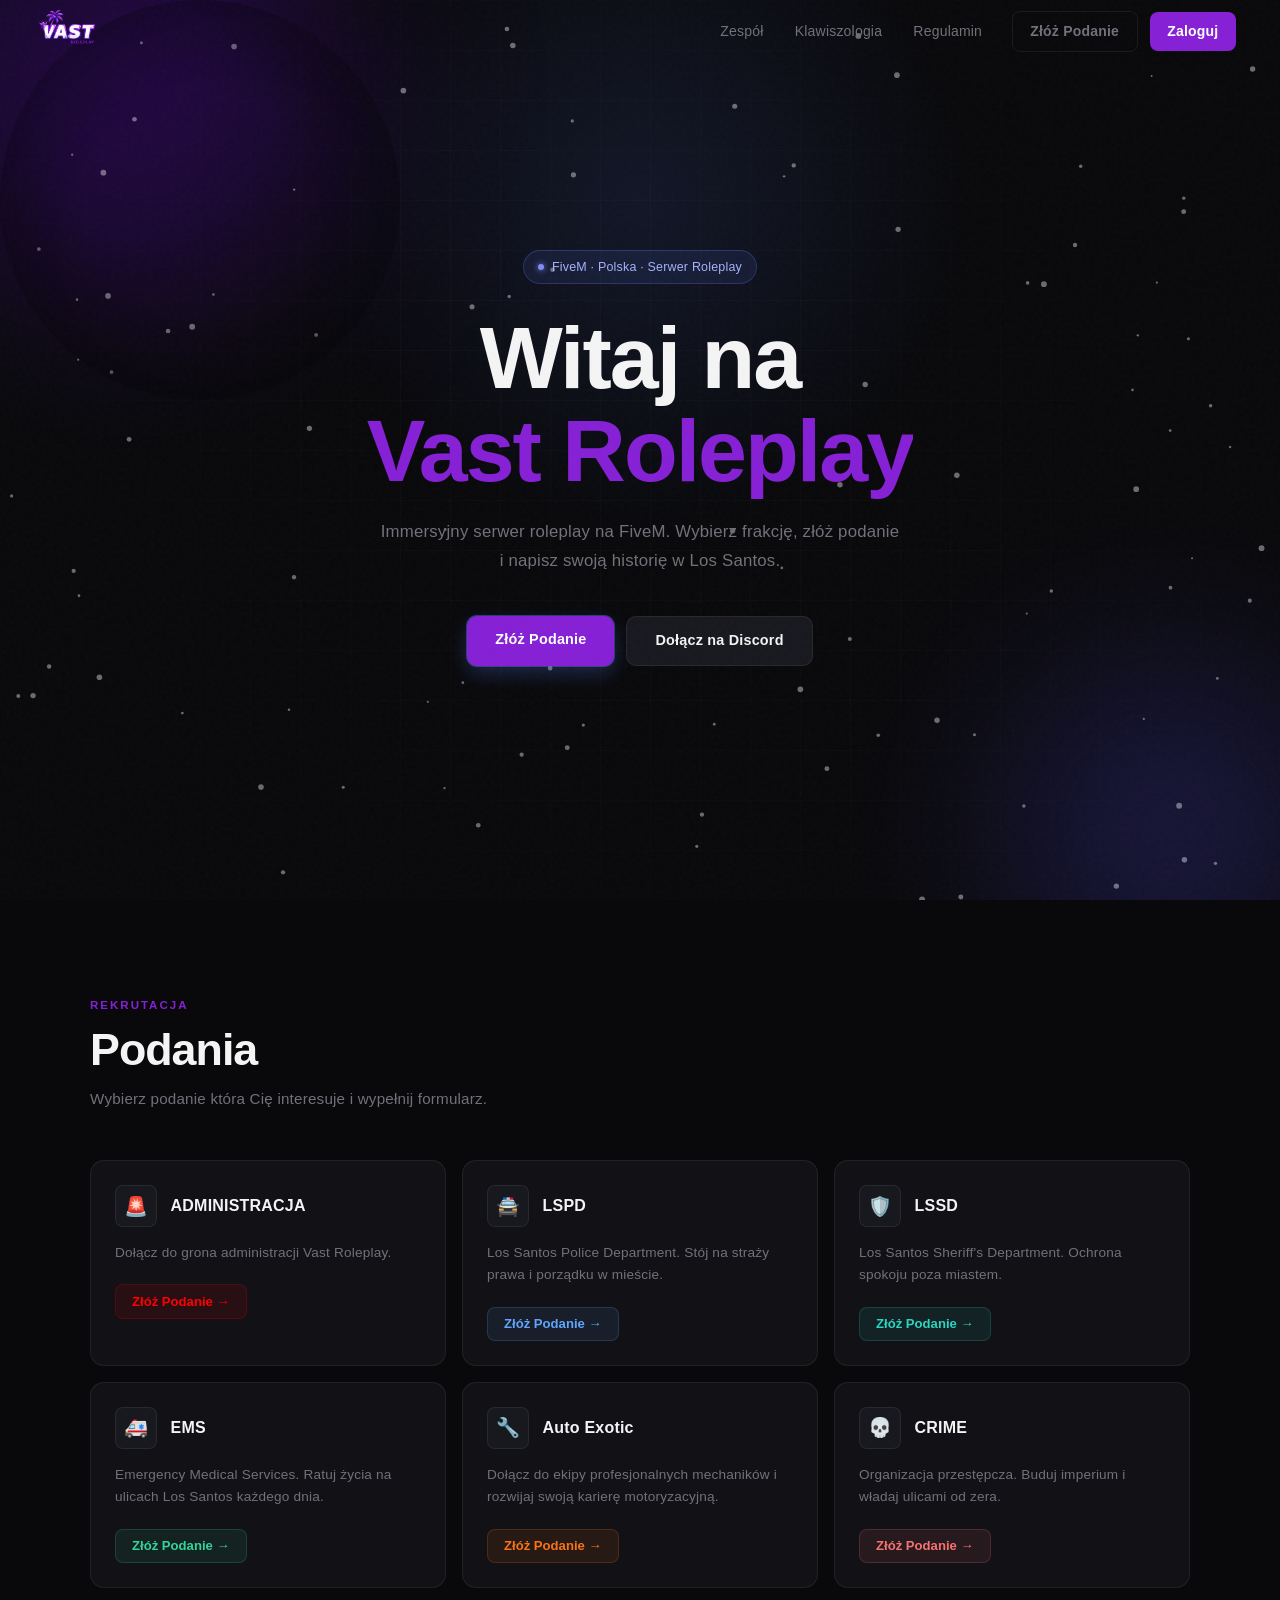
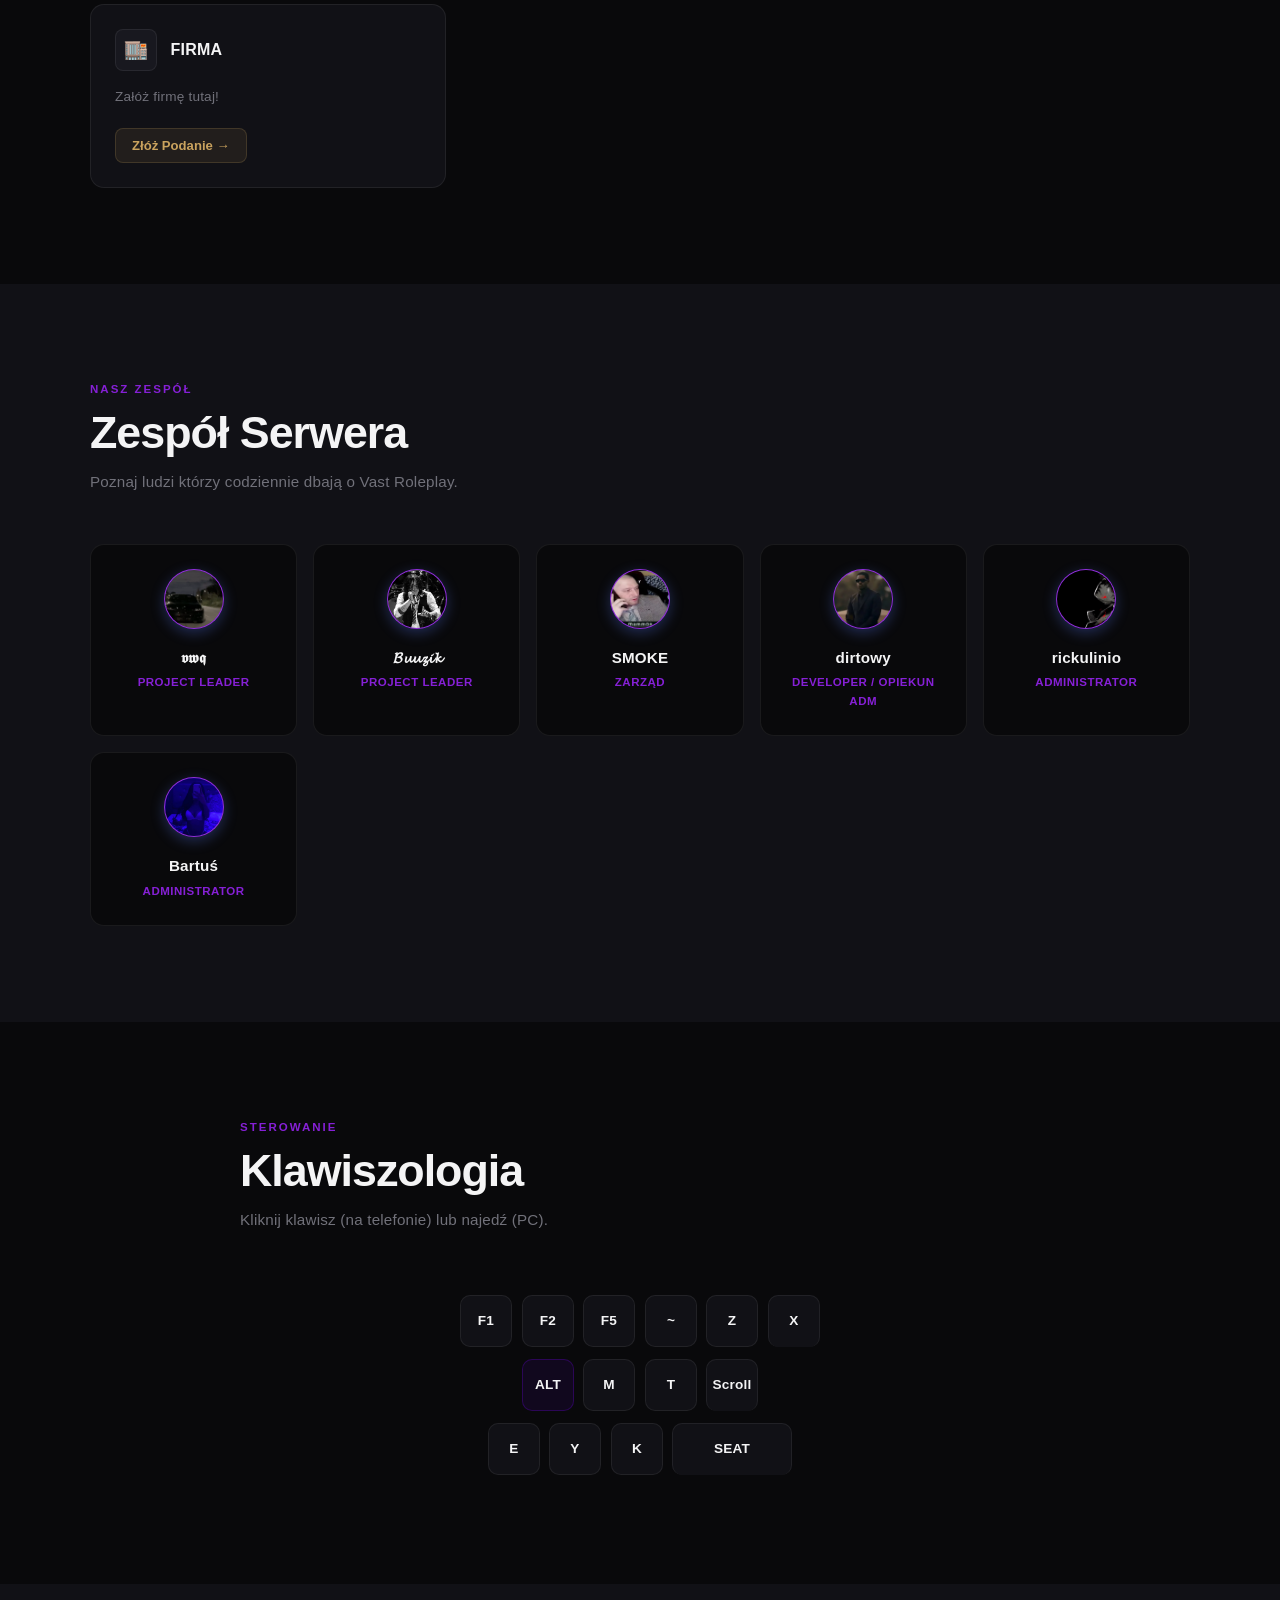
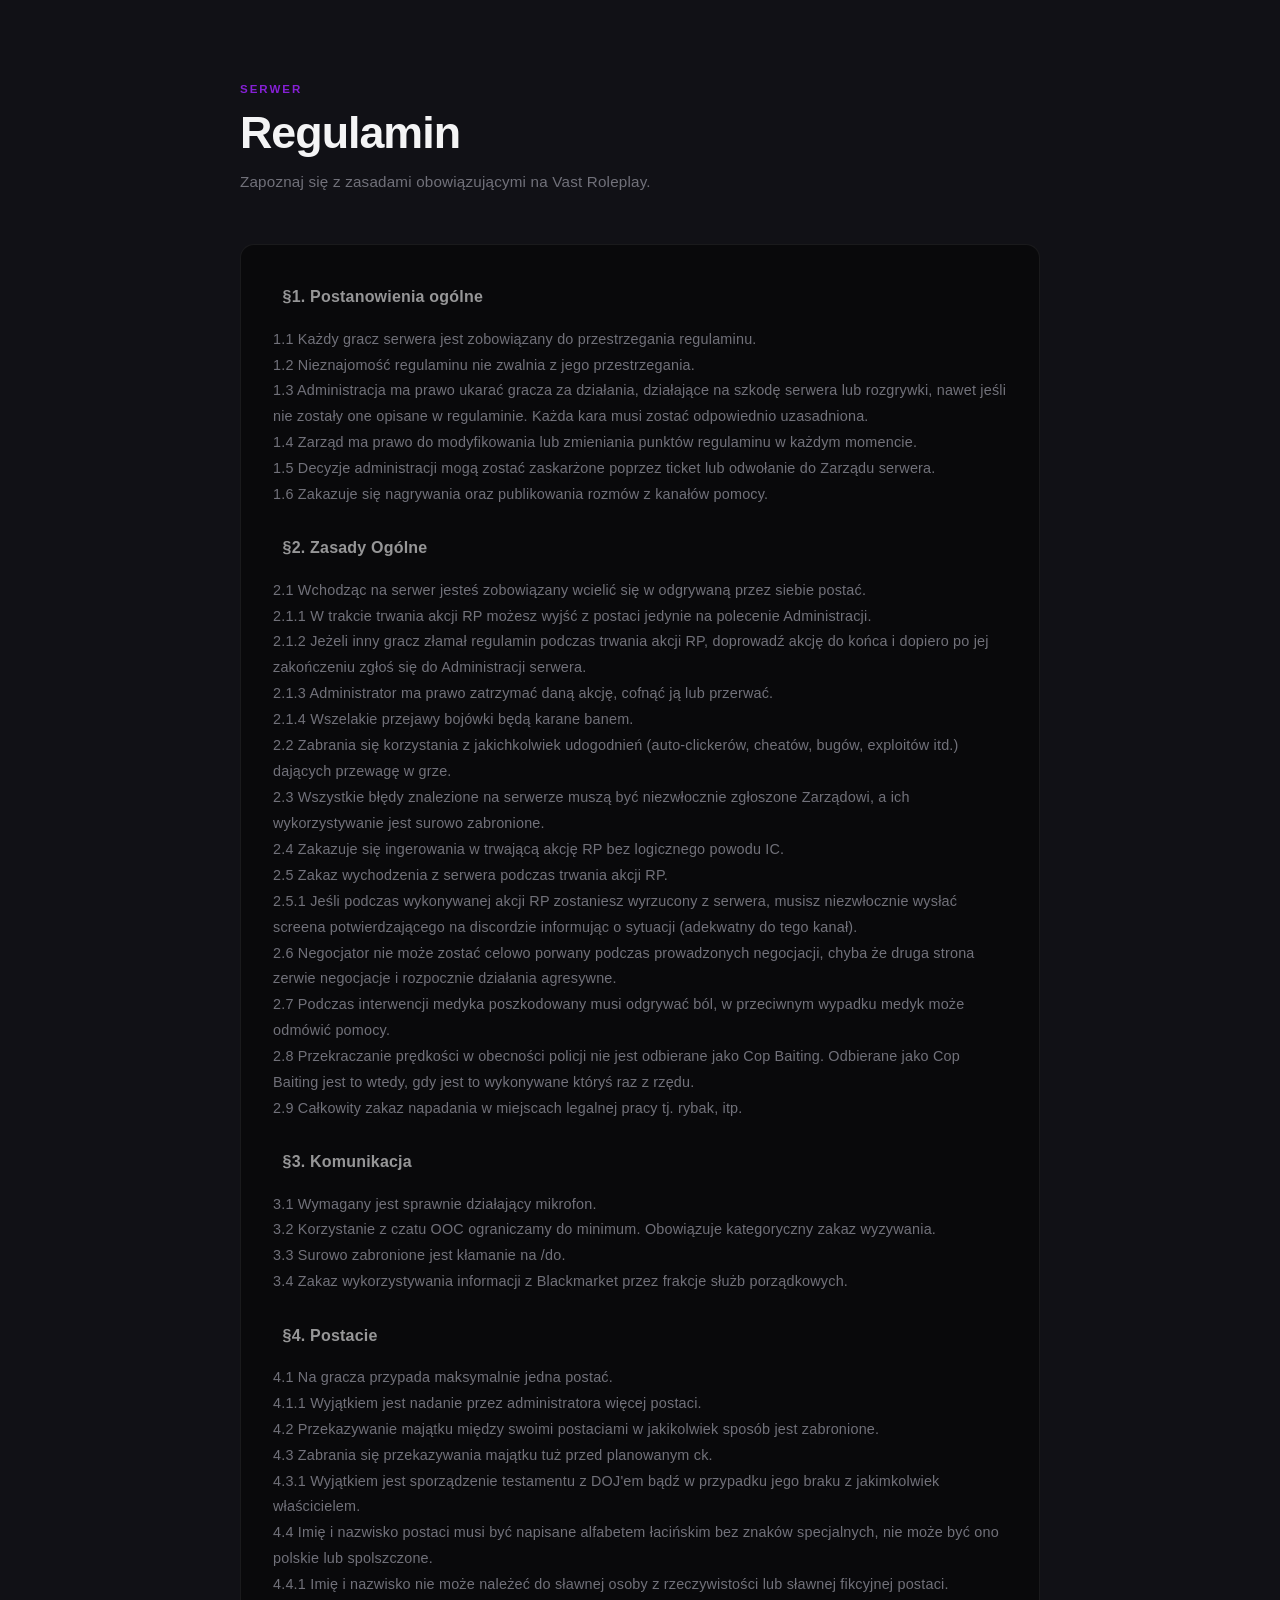
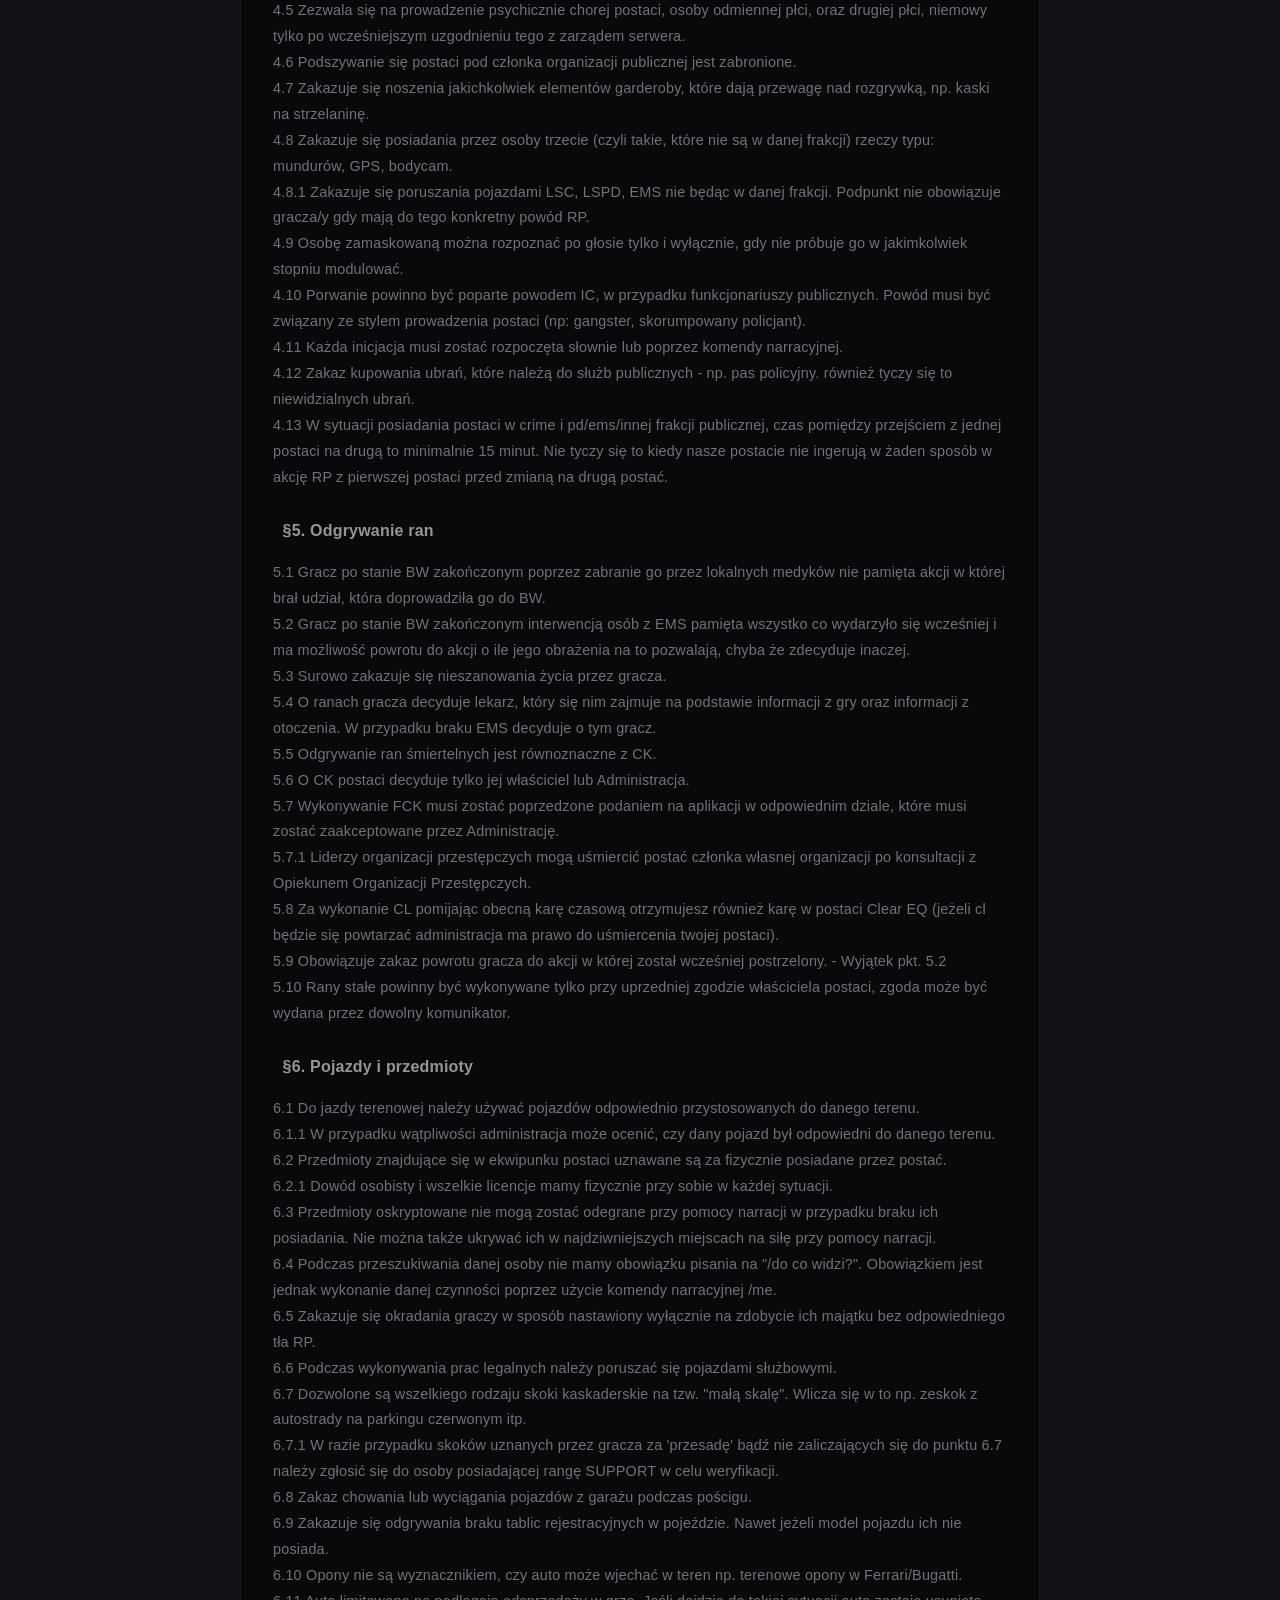
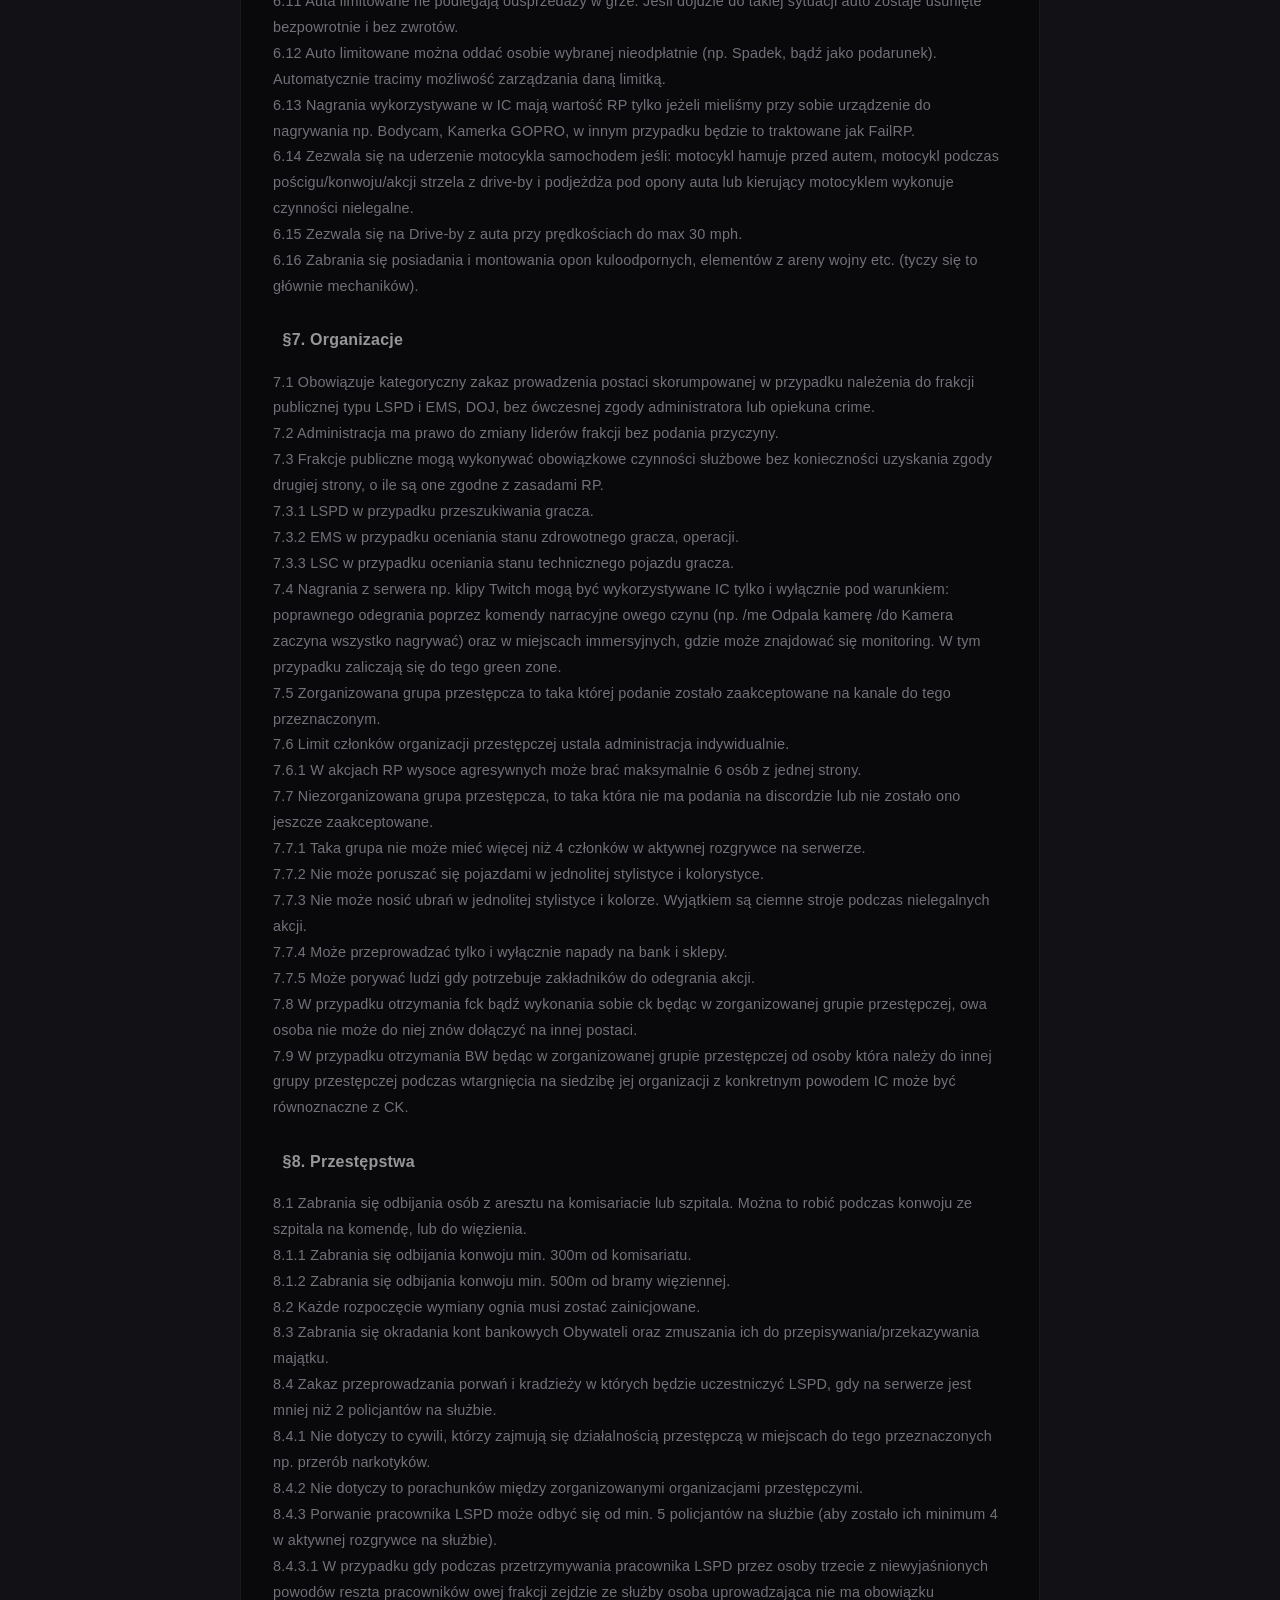
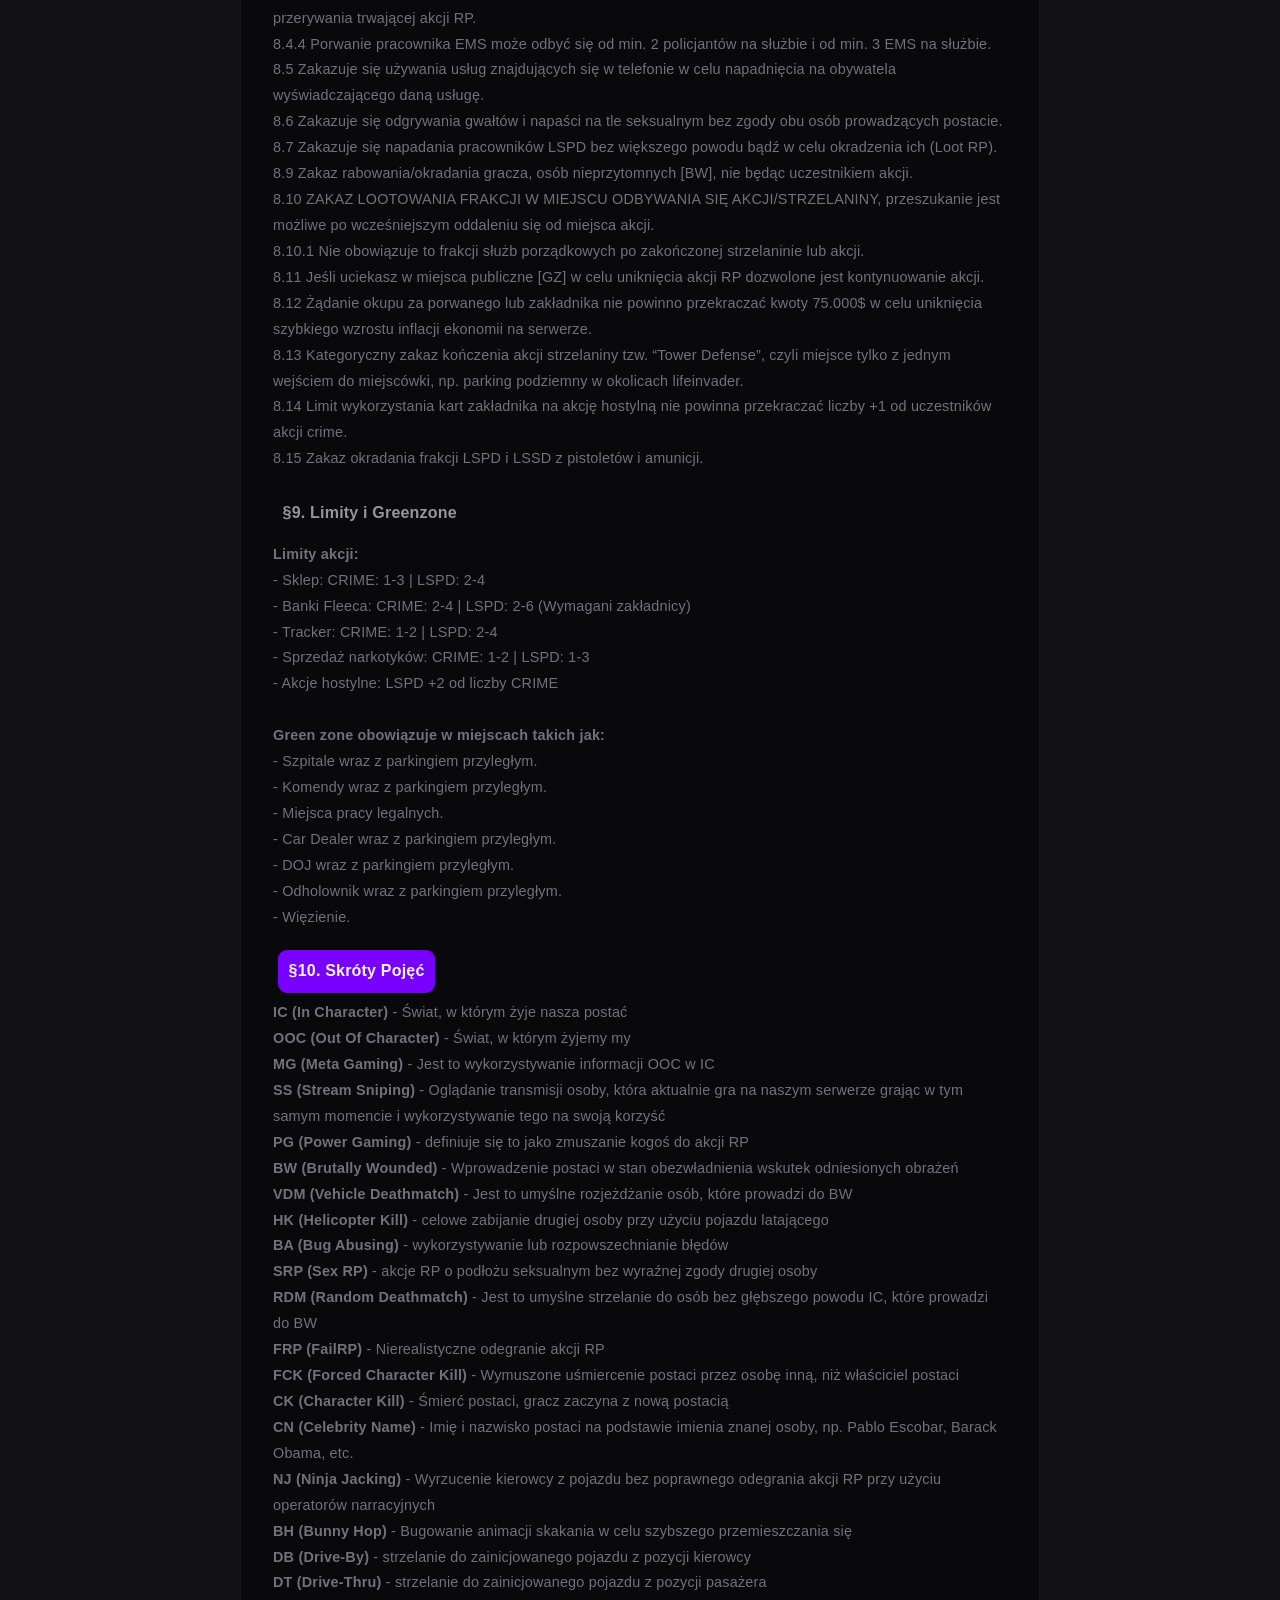
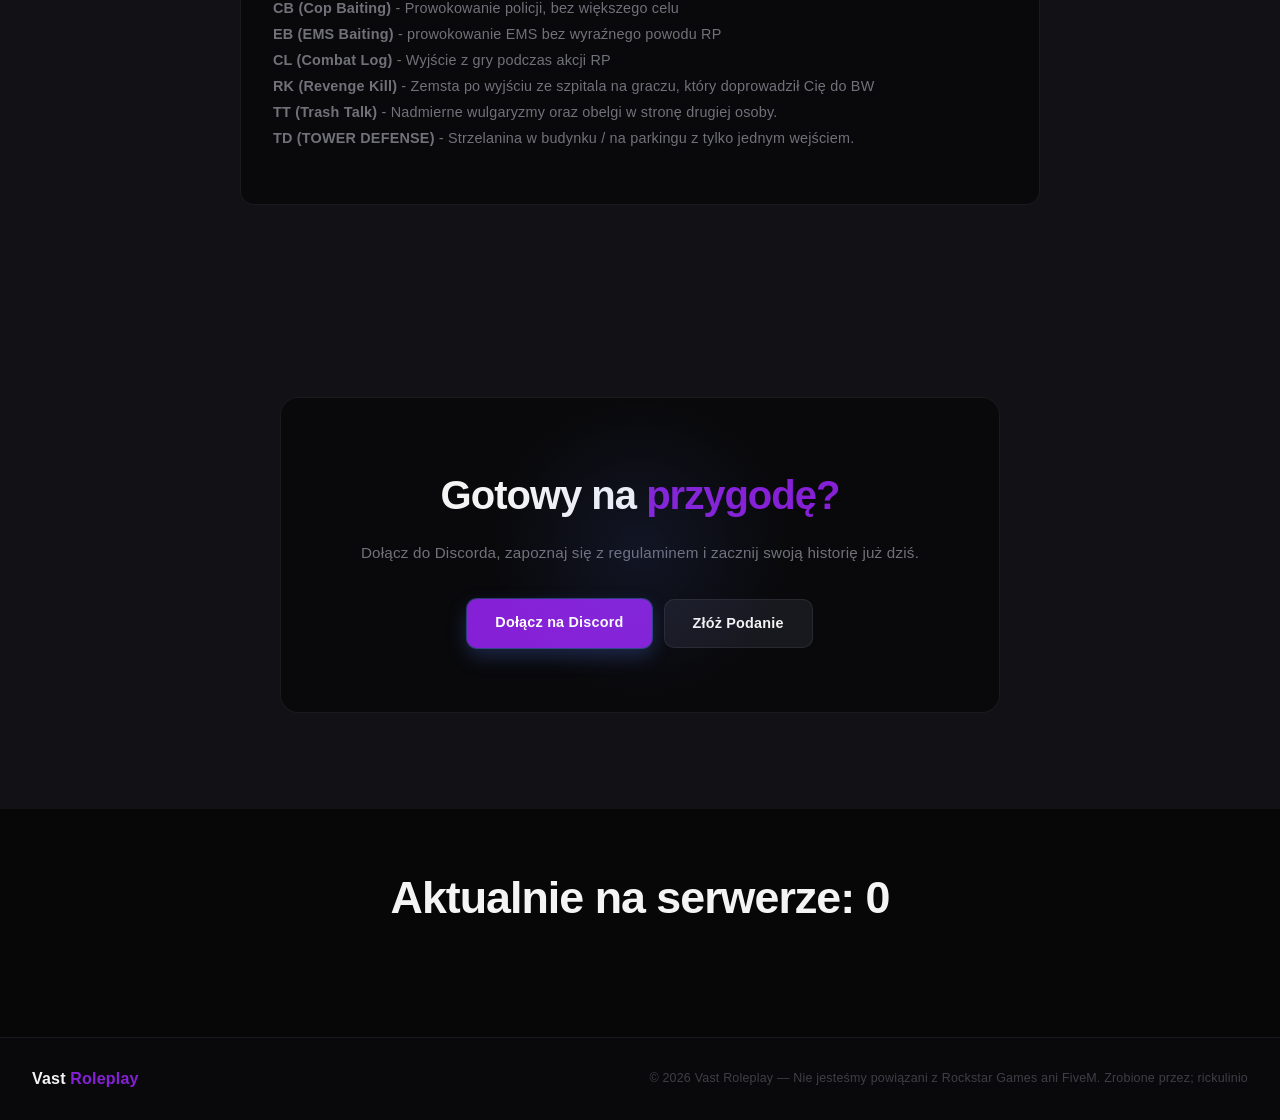
==== index.html @ f1d03f53 "jhjhjh" ====
<!DOCTYPE html>
<html lang="pl">
<head>
  <meta charset="UTF-8" />
  <meta name="viewport" content="width=device-width, initial-scale=1.0" />

  <title>VAST ROLEPLAY</title>
<link rel="preconnect" href="https://fonts.googleapis.com">
<link rel="preconnect" href="https://fonts.gstatic.com" crossorigin>

<link href="https://fonts.googleapis.com/css2?family=Inter:wght@300;400;500;600;700;800;900&display=swap" rel="stylesheet">

<link rel="stylesheet" href="css/style.css">

  <!-- FAVICON -->
  <link rel="icon" type="image/png" sizes="500x500" href="img/favicon-32x32.png">
  <link rel="icon" type="image/png" sizes="500x500" href="img/favicon16.png">
</head>
<body>

<div id="loader">
  <div class="loader-inner">
    <img src="img/logo.png" class="loader-logo" />
    <div class="loader-bar"></div>
    <p>Ładowanie strony...</p>
  </div>
</div>

<!-- NAV -->
<nav class="nav" id="nav">

  <a href="#" class="nav-logo">
    <img src="img/logo.png" alt="Vast Roleplay Logo" class="nav-logo-img">
  </a>

  <button class="nav-toggle" id="navToggle" aria-label="Menu">
    ☰
  </button>

  <ul class="nav-links">
    <li><a href="#team">Zespół</a></li>
    <li><a href="#keybinds">Klawiszologia</a></li>
    <li><a href="#rules">Regulamin</a></li>
  </ul>

  <div class="nav-action">

    <a href="#applications" class="nav-btn nav-btn-ghost">
      Złóż Podanie
    </a>

    <!-- LOGIN -->
    <a href="login.html" class="nav-btn nav-btn-fill" id="loginBtn">
      Zaloguj
    </a>

    <!-- PROFILE (UKRYTE DOMYŚLNIE) -->
    <div id="user" class="nav-user nav-dropdown"></div>

  </div>

</nav>

<!-- 🔥 MOBILE OVERLAY (TU MA BYĆ) -->
<div class="mobile-overlay" id="mobileOverlay"></div>

<!-- MOBILE MENU -->
<div class="mobile-menu" id="mobileMenu">
  <a href="#team">Zespół</a>
  <a href="#keybinds">Klawiszologia</a>
  <a href="#rules">Regulamin</a>

  <div class="mobile-buttons">
    <a href="#applications" class="btn-mobile ghost">Złóż Podanie</a>
  </div>
</div>

<!-- HERO -->
<section class="hero">

  <!-- 🔥 HERO BACKGROUND -->
  <div class="hero-bg">
    <div class="grid"></div>

    <div class="orb orb-1"></div>
    <div class="orb orb-2"></div>

    <canvas id="particles"></canvas>
  </div>

  <div class="hero-inner">

    <div class="hero-pill">
      <div class="hero-pill-dot"></div>
      FiveM · Polska · Serwer Roleplay
    </div>

    <h1 class="hero-title">
      Witaj na<br>
      <span class="hl">Vast Roleplay</span>
    </h1>

    <p class="hero-sub">
      Immersyjny serwer roleplay na FiveM.
      Wybierz frakcję, złóż podanie i napisz swoją historię w Los Santos.
    </p>

    <div class="hero-btns">
      <a href="#applications" class="btn-lg btn-primary">
        Złóż Podanie
      </a>

      <a href="https://discord.gg/gz3HhfZkNQ"
         target="_blank"
         class="btn-lg btn-secondary">
        Dołącz na Discord
      </a>
    </div>

  </div>
</section>

  <!-- FACTIONS -->
  <section class="section" id="applications">
    <div class="container">

      <div class="reveal">
        <div class="sec-kicker">Rekrutacja</div>

        <h2 class="sec-heading">
          Podania
        </h2>

        <p class="sec-sub">
          Wybierz podanie która Cię interesuje i wypełnij formularz.
        </p>
      </div>

      <div class="factions-grid" id="factions-grid"></div>

    </div>
  </section>

  <!-- TEAM -->
  <section class="section" id="team">
    <div class="container">

      <div class="reveal">
        <div class="sec-kicker">Nasz Zespół</div>

        <h2 class="sec-heading">
          Zespół Serwera
        </h2>

        <p class="sec-sub">
          Poznaj ludzi którzy codziennie dbają o Vast Roleplay.
        </p>
      </div>

      <div class="team-grid" id="team-grid"></div>

    </div>
  </section>

<section class="section" id="keybinds">
  <div class="container-sm container">

    <div class="reveal">
      <div class="sec-kicker">Sterowanie</div>
      <h2 class="sec-heading">Klawiszologia</h2>
      <p class="sec-sub">
        Kliknij klawisz (na telefonie) lub najedź (PC).
      </p>
    </div>

    <div class="keyboard reveal">

      <div class="kb-row">
        <div class="key" tabindex="0" data-tip="Radial Menu">F1</div>
        <div class="key" tabindex="0" data-tip="Ekwipunek">F2</div>
        <div class="key" tabindex="0" data-tip="Mówienie">F5</div>
        <div class="key" tabindex="0" data-tip="Ręce w górze">~</div>
        <div class="key" tabindex="0" data-tip="Lista obywateli">Z</div>
        <div class="key" tabindex="0" data-tip="Anulowanie animacji">X</div>
      </div>

      <div class="kb-row">
        <div class="key alt" tabindex="0" data-tip="ALT Interakcje">ALT</div>
        <div class="key" tabindex="0" data-tip="Radio">M</div>
        <div class="key" tabindex="0" data-tip="Czat">T</div>
        <div class="key" tabindex="0" data-tip="Przełącz HUD">Scroll</div>
      </div>

      <div class="kb-row">
        <div class="key" tabindex="0" data-tip="Klakson">E</div>
        <div class="key" tabindex="0" data-tip="Silnik">Y</div>
        <div class="key" tabindex="0" data-tip="Schowek">K</div>
        <div class="key wide" tabindex="0" data-tip="Zmień siedzenie w samochodzie /seat 1-4">SEAT</div>
      </div>

    </div>
  </div>
</section>

<section class="section" id="rules">
  <div class="container-sm container">

    <div class="reveal">
      <div class="sec-kicker">Serwer</div>

      <h2 class="sec-heading">Regulamin</h2>

      <p class="sec-sub">
        Zapoznaj się z zasadami obowiązującymi na Vast Roleplay.
      </p>
    </div>

    <div class="rules-box">

      <div class="rule-item">
        <h3 class="rule-title">§1. Postanowienia ogólne</h3>
        <p class="rule-text">
          1.1 Każdy gracz serwera jest zobowiązany do przestrzegania regulaminu.<br>
          1.2 Nieznajomość regulaminu nie zwalnia z jego przestrzegania.<br>
          1.3 Administracja ma prawo ukarać gracza za działania, działające na szkodę serwera lub rozgrywki, nawet jeśli nie zostały one opisane w regulaminie. Każda kara musi zostać odpowiednio uzasadniona.<br>
          1.4 Zarząd ma prawo do modyfikowania lub zmieniania punktów regulaminu w każdym momencie.<br>
          1.5 Decyzje administracji mogą zostać zaskarżone poprzez ticket lub odwołanie do Zarządu serwera.<br>
          1.6 Zakazuje się nagrywania oraz publikowania rozmów z kanałów pomocy.<br>
        </p>
      </div>

      <div class="rule-item">
        <h3 class="rule-title">§2. Zasady Ogólne</h3>
        <p class="rule-text">
          2.1 Wchodząc na serwer jesteś zobowiązany wcielić się w odgrywaną przez siebie postać.<br>
          2.1.1 W trakcie trwania akcji RP możesz wyjść z postaci jedynie na polecenie Administracji.<br>
          2.1.2 Jeżeli inny gracz złamał regulamin podczas trwania akcji RP, doprowadź akcję do końca i dopiero po jej zakończeniu zgłoś się do Administracji serwera.<br>
          2.1.3 Administrator ma prawo zatrzymać daną akcję, cofnąć ją lub przerwać.<br>
          2.1.4 Wszelakie przejawy bojówki będą karane banem.<br>
          2.2 Zabrania się korzystania z jakichkolwiek udogodnień (auto-clickerów, cheatów, bugów, exploitów itd.) dających przewagę w grze.<br>
          2.3 Wszystkie błędy znalezione na serwerze muszą być niezwłocznie zgłoszone Zarządowi, a ich wykorzystywanie jest surowo zabronione.<br>
          2.4 Zakazuje się ingerowania w trwającą akcję RP bez logicznego powodu IC.<br>
          2.5 Zakaz wychodzenia z serwera podczas trwania akcji RP.<br>
          2.5.1 Jeśli podczas wykonywanej akcji RP zostaniesz wyrzucony z serwera, musisz niezwłocznie wysłać screena potwierdzającego na discordzie informując o sytuacji (adekwatny do tego kanał).<br>
          2.6 Negocjator nie może zostać celowo porwany podczas prowadzonych negocjacji, chyba że druga strona zerwie negocjacje i rozpocznie działania agresywne.<br>
          2.7 Podczas interwencji medyka poszkodowany musi odgrywać ból, w przeciwnym wypadku medyk może odmówić pomocy.<br>
          2.8 Przekraczanie prędkości w obecności policji nie jest odbierane jako Cop Baiting. Odbierane jako Cop Baiting jest to wtedy, gdy jest to wykonywane któryś raz z rzędu.<br>
          2.9 Całkowity zakaz napadania w miejscach legalnej pracy tj. rybak, itp.
        </p>
      </div>

      <div class="rule-item">
        <h3 class="rule-title">§3. Komunikacja</h3>
        <p class="rule-text">
          3.1 Wymagany jest sprawnie działający mikrofon.<br>
          3.2 Korzystanie z czatu OOC ograniczamy do minimum. Obowiązuje kategoryczny zakaz wyzywania.<br>
          3.3 Surowo zabronione jest kłamanie na /do.<br>
          3.4 Zakaz wykorzystywania informacji z Blackmarket przez frakcje służb porządkowych.
        </p>
      </div>

      <div class="rule-item">
        <h3 class="rule-title">§4. Postacie</h3>
        <p class="rule-text">
          4.1 Na gracza przypada maksymalnie jedna postać.<br>
          4.1.1 Wyjątkiem jest nadanie przez administratora więcej postaci.<br>
          4.2 Przekazywanie majątku między swoimi postaciami w jakikolwiek sposób jest zabronione.<br>
          4.3 Zabrania się przekazywania majątku tuż przed planowanym ck.<br>
          4.3.1 Wyjątkiem jest sporządzenie testamentu z DOJ'em bądź w przypadku jego braku z jakimkolwiek właścicielem.<br>
          4.4 Imię i nazwisko postaci musi być napisane alfabetem łacińskim bez znaków specjalnych, nie może być ono polskie lub spolszczone.<br>
          4.4.1 Imię i nazwisko nie może należeć do sławnej osoby z rzeczywistości lub sławnej fikcyjnej postaci.<br>
          4.5 Zezwala się na prowadzenie psychicznie chorej postaci, osoby odmiennej płci, oraz drugiej płci, niemowy tylko po wcześniejszym uzgodnieniu tego z zarządem serwera.<br>
          4.6 Podszywanie się postaci pod członka organizacji publicznej jest zabronione.<br>
          4.7 Zakazuje się noszenia jakichkolwiek elementów garderoby, które dają przewagę nad rozgrywką, np. kaski na strzelaninę.<br>
          4.8 Zakazuje się posiadania przez osoby trzecie (czyli takie, które nie są w danej frakcji) rzeczy typu: mundurów, GPS, bodycam.<br>
          4.8.1 Zakazuje się poruszania pojazdami LSC, LSPD, EMS nie będąc w danej frakcji. Podpunkt nie obowiązuje gracza/y gdy mają do tego konkretny powód RP.<br>
          4.9 Osobę zamaskowaną można rozpoznać po głosie tylko i wyłącznie, gdy nie próbuje go w jakimkolwiek stopniu modulować.<br>
          4.10 Porwanie powinno być poparte powodem IC, w przypadku funkcjonariuszy publicznych. Powód musi być związany ze stylem prowadzenia postaci (np: gangster, skorumpowany policjant).<br>
          4.11 Każda inicjacja musi zostać rozpoczęta słownie lub poprzez komendy narracyjnej.<br>
          4.12 Zakaz kupowania ubrań, które należą do służb publicznych - np. pas policyjny. również tyczy się to niewidzialnych ubrań.<br>
          4.13 W sytuacji posiadania postaci w crime i pd/ems/innej frakcji publicznej, czas pomiędzy przejściem z jednej postaci na drugą to minimalnie 15 minut. Nie tyczy się to kiedy nasze postacie nie ingerują w żaden sposób w akcję RP z pierwszej postaci przed zmianą na drugą postać.
        </p>
      </div>

      <div class="rule-item">
        <h3 class="rule-title">§5. Odgrywanie ran</h3>
        <p class="rule-text">
          5.1 Gracz po stanie BW zakończonym poprzez zabranie go przez lokalnych medyków nie pamięta akcji w której brał udział, która doprowadziła go do BW.<br>
          5.2 Gracz po stanie BW zakończonym interwencją osób z EMS pamięta wszystko co wydarzyło się wcześniej i ma możliwość powrotu do akcji o ile jego obrażenia na to pozwalają, chyba że zdecyduje inaczej.<br>
          5.3 Surowo zakazuje się nieszanowania życia przez gracza.<br>
          5.4 O ranach gracza decyduje lekarz, który się nim zajmuje na podstawie informacji z gry oraz informacji z otoczenia. W przypadku braku EMS decyduje o tym gracz.<br>
          5.5 Odgrywanie ran śmiertelnych jest równoznaczne z CK.<br>
          5.6 O CK postaci decyduje tylko jej właściciel lub Administracja.<br>
          5.7 Wykonywanie FCK musi zostać poprzedzone podaniem na aplikacji w odpowiednim dziale, które musi zostać zaakceptowane przez Administrację.<br>
          5.7.1 Liderzy organizacji przestępczych mogą uśmiercić postać członka własnej organizacji po konsultacji z Opiekunem Organizacji Przestępczych.<br>
          5.8 Za wykonanie CL pomijając obecną karę czasową otrzymujesz również karę w postaci Clear EQ (jeżeli cl będzie się powtarzać administracja ma prawo do uśmiercenia twojej postaci).<br>
          5.9 Obowiązuje zakaz powrotu gracza do akcji w której został wcześniej postrzelony. - Wyjątek pkt. 5.2<br>
          5.10 Rany stałe powinny być wykonywane tylko przy uprzedniej zgodzie właściciela postaci, zgoda może być wydana przez dowolny komunikator.
        </p>
      </div>

      <div class="rule-item">
        <h3 class="rule-title">§6. Pojazdy i przedmioty</h3>
        <p class="rule-text">
          6.1 Do jazdy terenowej należy używać pojazdów odpowiednio przystosowanych do danego terenu.<br>
          6.1.1 W przypadku wątpliwości administracja może ocenić, czy dany pojazd był odpowiedni do danego terenu.<br>
          6.2 Przedmioty znajdujące się w ekwipunku postaci uznawane są za fizycznie posiadane przez postać.<br>
          6.2.1 Dowód osobisty i wszelkie licencje mamy fizycznie przy sobie w każdej sytuacji.<br>
          6.3 Przedmioty oskryptowane nie mogą zostać odegrane przy pomocy narracji w przypadku braku ich posiadania. Nie można także ukrywać ich w najdziwniejszych miejscach na siłę przy pomocy narracji.<br>
          6.4 Podczas przeszukiwania danej osoby nie mamy obowiązku pisania na "/do co widzi?". Obowiązkiem jest jednak wykonanie danej czynności poprzez użycie komendy narracyjnej /me.<br>
          6.5 Zakazuje się okradania graczy w sposób nastawiony wyłącznie na zdobycie ich majątku bez odpowiedniego tła RP.<br>
          6.6 Podczas wykonywania prac legalnych należy poruszać się pojazdami służbowymi.<br>
          6.7 Dozwolone są wszelkiego rodzaju skoki kaskaderskie na tzw. "małą skalę". Wlicza się w to np. zeskok z autostrady na parkingu czerwonym itp.<br>
          6.7.1 W razie przypadku skoków uznanych przez gracza za 'przesadę' bądź nie zaliczających się do punktu 6.7 należy zgłosić się do osoby posiadającej rangę SUPPORT w celu weryfikacji.<br>
          6.8 Zakaz chowania lub wyciągania pojazdów z garażu podczas pościgu.<br>
          6.9 Zakazuje się odgrywania braku tablic rejestracyjnych w pojeździe. Nawet jeżeli model pojazdu ich nie posiada.<br>
          6.10 Opony nie są wyznacznikiem, czy auto może wjechać w teren np. terenowe opony w Ferrari/Bugatti.<br>
          6.11 Auta limitowane ne podlegają odsprzedaży w grze. Jeśli dojdzie do takiej sytuacji auto zostaje usunięte bezpowrotnie i bez zwrotów.<br>
          6.12 Auto limitowane można oddać osobie wybranej nieodpłatnie (np. Spadek, bądź jako podarunek). Automatycznie tracimy możliwość zarządzania daną limitką.<br>
          6.13 Nagrania wykorzystywane w IC mają wartość RP tylko jeżeli mieliśmy przy sobie urządzenie do nagrywania np. Bodycam, Kamerka GOPRO, w innym przypadku będzie to traktowane jak FailRP.<br>
          6.14 Zezwala się na uderzenie motocykla samochodem jeśli: motocykl hamuje przed autem, motocykl podczas pościgu/konwoju/akcji strzela z drive-by i podjeżdża pod opony auta lub kierujący motocyklem wykonuje czynności nielegalne.<br>
          6.15 Zezwala się na Drive-by z auta przy prędkościach do max 30 mph.<br>
          6.16 Zabrania się posiadania i montowania opon kuloodpornych, elementów z areny wojny etc. (tyczy się to głównie mechaników).
        </p>
      </div>

      <div class="rule-item">
        <h3 class="rule-title">§7. Organizacje</h3>
        <p class="rule-text">
          7.1 Obowiązuje kategoryczny zakaz prowadzenia postaci skorumpowanej w przypadku należenia do frakcji publicznej typu LSPD i EMS, DOJ, bez ówczesnej zgody administratora lub opiekuna crime.<br>
          7.2 Administracja ma prawo do zmiany liderów frakcji bez podania przyczyny.<br>
          7.3 Frakcje publiczne mogą wykonywać obowiązkowe czynności służbowe bez konieczności uzyskania zgody drugiej strony, o ile są one zgodne z zasadami RP.<br>
          7.3.1 LSPD w przypadku przeszukiwania gracza.<br>
          7.3.2 EMS w przypadku oceniania stanu zdrowotnego gracza, operacji.<br>
          7.3.3 LSC w przypadku oceniania stanu technicznego pojazdu gracza.<br>
          7.4 Nagrania z serwera np. klipy Twitch mogą być wykorzystywane IC tylko i wyłącznie pod warunkiem: poprawnego odegrania poprzez komendy narracyjne owego czynu (np. /me Odpala kamerę /do Kamera zaczyna wszystko nagrywać) oraz w miejscach immersyjnych, gdzie może znajdować się monitoring. W tym przypadku zaliczają się do tego green zone.<br>
          7.5 Zorganizowana grupa przestępcza to taka której podanie zostało zaakceptowane na kanale do tego przeznaczonym.<br>
          7.6 Limit członków organizacji przestępczej ustala administracja indywidualnie.<br>
          7.6.1 W akcjach RP wysoce agresywnych może brać maksymalnie 6 osób z jednej strony.<br>
          7.7 Niezorganizowana grupa przestępcza, to taka która nie ma podania na discordzie lub nie zostało ono jeszcze zaakceptowane.<br>
          7.7.1 Taka grupa nie może mieć więcej niż 4 członków w aktywnej rozgrywce na serwerze.<br>
          7.7.2 Nie może poruszać się pojazdami w jednolitej stylistyce i kolorystyce.<br>
          7.7.3 Nie może nosić ubrań w jednolitej stylistyce i kolorze. Wyjątkiem są ciemne stroje podczas nielegalnych akcji.<br>
          7.7.4 Może przeprowadzać tylko i wyłącznie napady na bank i sklepy.<br>
          7.7.5 Może porywać ludzi gdy potrzebuje zakładników do odegrania akcji.<br>
          7.8 W przypadku otrzymania fck bądź wykonania sobie ck będąc w zorganizowanej grupie przestępczej, owa osoba nie może do niej znów dołączyć na innej postaci.<br>
          7.9 W przypadku otrzymania BW będąc w zorganizowanej grupie przestępczej od osoby która należy do innej grupy przestępczej podczas wtargnięcia na siedzibę jej organizacji z konkretnym powodem IC może być równoznaczne z CK.
        </p>
      </div>

      <div class="rule-item">
        <h3 class="rule-title">§8. Przestępstwa</h3>
        <p class="rule-text">
          8.1 Zabrania się odbijania osób z aresztu na komisariacie lub szpitala. Można to robić podczas konwoju ze szpitala na komendę, lub do więzienia.<br>
          8.1.1 Zabrania się odbijania konwoju min. 300m od komisariatu.<br>
          8.1.2 Zabrania się odbijania konwoju min. 500m od bramy więziennej.<br>
          8.2 Każde rozpoczęcie wymiany ognia musi zostać zainicjowane.<br>
          8.3 Zabrania się okradania kont bankowych Obywateli oraz zmuszania ich do przepisywania/przekazywania majątku.<br>
          8.4 Zakaz przeprowadzania porwań i kradzieży w których będzie uczestniczyć LSPD, gdy na serwerze jest mniej niż 2 policjantów na służbie.<br>
          8.4.1 Nie dotyczy to cywili, którzy zajmują się działalnością przestępczą w miejscach do tego przeznaczonych np. przerób narkotyków.<br>
          8.4.2 Nie dotyczy to porachunków między zorganizowanymi organizacjami przestępczymi.<br>
          8.4.3 Porwanie pracownika LSPD może odbyć się od min. 5 policjantów na służbie (aby zostało ich minimum 4 w aktywnej rozgrywce na służbie).<br>
          8.4.3.1 W przypadku gdy podczas przetrzymywania pracownika LSPD przez osoby trzecie z niewyjaśnionych powodów reszta pracowników owej frakcji zejdzie ze służby osoba uprowadzająca nie ma obowiązku przerywania trwającej akcji RP.<br>
          8.4.4 Porwanie pracownika EMS może odbyć się od min. 2 policjantów na służbie i od min. 3 EMS na służbie.<br>
          8.5 Zakazuje się używania usług znajdujących się w telefonie w celu napadnięcia na obywatela wyświadczającego daną usługę.<br>
          8.6 Zakazuje się odgrywania gwałtów i napaści na tle seksualnym bez zgody obu osób prowadzących postacie.<br>
          8.7 Zakazuje się napadania pracowników LSPD bez większego powodu bądź w celu okradzenia ich (Loot RP).<br>
          8.9 Zakaz rabowania/okradania gracza, osób nieprzytomnych [BW], nie będąc uczestnikiem akcji.<br>
          8.10 ZAKAZ LOOTOWANIA FRAKCJI W MIEJSCU ODBYWANIA SIĘ AKCJI/STRZELANINY, przeszukanie jest możliwe po wcześniejszym oddaleniu się od miejsca akcji.<br>
          8.10.1 Nie obowiązuje to frakcji służb porządkowych po zakończonej strzelaninie lub akcji.<br>
          8.11 Jeśli uciekasz w miejsca publiczne [GZ] w celu uniknięcia akcji RP dozwolone jest kontynuowanie akcji.<br>
          8.12 Żądanie okupu za porwanego lub zakładnika nie powinno przekraczać kwoty 75.000$ w celu uniknięcia szybkiego wzrostu inflacji ekonomii na serwerze.<br>
          8.13 Kategoryczny zakaz kończenia akcji strzelaniny tzw. “Tower Defense”, czyli miejsce tylko z jednym wejściem do miejscówki, np. parking podziemny w okolicach lifeinvader.<br>
          8.14 Limit wykorzystania kart zakładnika na akcję hostylną nie powinna przekraczać liczby +1 od uczestników akcji crime.<br>
          8.15 Zakaz okradania frakcji LSPD i LSSD z pistoletów i amunicji.
        </p>
      </div>

      <div class="rule-item">
        <h3 class="rule-title">§9. Limity i Greenzone</h3>
        <p class="rule-text">
          <strong>Limity akcji:</strong><br>
          - Sklep: CRIME: 1-3 | LSPD: 2-4<br>
          - Banki Fleeca: CRIME: 2-4 | LSPD: 2-6 (Wymagani zakładnicy)<br>
          - Tracker: CRIME: 1-2 | LSPD: 2-4<br>
          - Sprzedaż narkotyków: CRIME: 1-2 | LSPD: 1-3<br>
          - Akcje hostylne: LSPD +2 od liczby CRIME<br><br>
          <strong>Green zone obowiązuje w miejscach takich jak:</strong><br>
          - Szpitale wraz z parkingiem przyległym.<br>
          - Komendy wraz z parkingiem przyległym.<br>
          - Miejsca pracy legalnych.<br>
          - Car Dealer wraz z parkingiem przyległym.<br>
          - DOJ wraz z parkingiem przyległym.<br>
          - Odholownik wraz z parkingiem przyległym.<br>
          - Więzienie.
        </p>
      </div>

      <div class="rule-item">
        <h3 class="rule-title">§10. Skróty Pojęć</h3>
        <p class="rule-text">
          <strong>IC (In Character)</strong> - Świat, w którym żyje nasza postać<br>
          <strong>OOC (Out Of Character)</strong> - Świat, w którym żyjemy my<br>
          <strong>MG (Meta Gaming)</strong> - Jest to wykorzystywanie informacji OOC w IC<br>
          <strong>SS (Stream Sniping)</strong> - Oglądanie transmisji osoby, która aktualnie gra na naszym serwerze grając w tym samym momencie i wykorzystywanie tego na swoją korzyść<br>
          <strong>PG (Power Gaming)</strong> - definiuje się to jako zmuszanie kogoś do akcji RP<br>
          <strong>BW (Brutally Wounded)</strong> - Wprowadzenie postaci w stan obezwładnienia wskutek odniesionych obrażeń<br>
          <strong>VDM (Vehicle Deathmatch)</strong> - Jest to umyślne rozjeżdżanie osób, które prowadzi do BW<br>
          <strong>HK (Helicopter Kill)</strong> - celowe zabijanie drugiej osoby przy użyciu pojazdu latającego<br>
          <strong>BA (Bug Abusing)</strong> - wykorzystywanie lub rozpowszechnianie błędów<br>
          <strong>SRP (Sex RP)</strong> - akcje RP o podłożu seksualnym bez wyraźnej zgody drugiej osoby<br>
          <strong>RDM (Random Deathmatch)</strong> - Jest to umyślne strzelanie do osób bez głębszego powodu IC, które prowadzi do BW<br>
          <strong>FRP (FailRP)</strong> - Nierealistyczne odegranie akcji RP<br>
          <strong>FCK (Forced Character Kill)</strong> - Wymuszone uśmiercenie postaci przez osobę inną, niż właściciel postaci<br>
          <strong>CK (Character Kill)</strong> - Śmierć postaci, gracz zaczyna z nową postacią<br>
          <strong>CN (Celebrity Name)</strong> - Imię i nazwisko postaci na podstawie imienia znanej osoby, np. Pablo Escobar, Barack Obama, etc.<br>
          <strong>NJ (Ninja Jacking)</strong> - Wyrzucenie kierowcy z pojazdu bez poprawnego odegrania akcji RP przy użyciu operatorów narracyjnych<br>
          <strong>BH (Bunny Hop)</strong> - Bugowanie animacji skakania w celu szybszego przemieszczania się<br>
          <strong>DB (Drive-By)</strong> - strzelanie do zainicjowanego pojazdu z pozycji kierowcy<br>
          <strong>DT (Drive-Thru)</strong> - strzelanie do zainicjowanego pojazdu z pozycji pasażera<br>
          <strong>CB (Cop Baiting)</strong> - Prowokowanie policji, bez większego celu<br>
          <strong>EB (EMS Baiting)</strong> - prowokowanie EMS bez wyraźnego powodu RP<br>
          <strong>CL (Combat Log)</strong> - Wyjście z gry podczas akcji RP<br>
          <strong>RK (Revenge Kill)</strong> - Zemsta po wyjściu ze szpitala na graczu, który doprowadził Cię do BW<br>
          <strong>TT (Trash Talk)</strong> - Nadmierne wulgaryzmy oraz obelgi w stronę drugiej osoby.<br>
          <strong>TD (TOWER DEFENSE)</strong> - Strzelanina w budynku / na parkingu z tylko jednym wejściem.
        </p>
      </div>

    </div>
  </div>
</section>

  <!-- JOIN -->
  <section class="section" id="join">
    <div class="container">

      <div class="cta-card reveal">

        <h2 class="cta-title">
          Gotowy na <span>przygodę?</span>
        </h2>

        <p class="cta-desc">
          Dołącz do Discorda,
          zapoznaj się z regulaminem i zacznij swoją historię już dziś.
        </p>

        <div class="cta-btns">
          <a href="https://discord.gg/gz3HhfZkNQ" target="_blank" class="btn-lg btn-primary">
            Dołącz na Discord
          </a>

          <a href="#applications" class="btn-lg btn-secondary">
            Złóż Podanie
          </a>
        </div>

      </div>

    </div>
  </section>

<section class="section" id="live-stats">
  <div class="container">
    <div class="reveal">
      <h2 class="sec-heading" style="text-align: center;">
        Aktualnie na serwerze: <span id="player-count">0</span>
      </h2>
    </div>
    
    <!-- Ograniczamy wysokość listy, żeby nie rozwaliła layoutu -->
    <div id="player-list" class="player-grid" style="max-height: 400px; overflow-y: auto; padding: 10px;">
      <!-- Gracze będą ładowani tutaj -->
    </div>
  </div>
</section>

  <!-- FOOTER -->
  <footer>
    <div class="footer-logo">
      Vast <em>Roleplay</em>
    </div>

    <div class="footer-copy">
      © 2026 Vast Roleplay — Nie jesteśmy powiązani z Rockstar Games ani FiveM. Zrobione przez; rickulinio
    </div>
  </footer>

  <!-- MODAL -->
<div class="modal-bg" id="modalBg">
  <div class="modal-box" id="modalBox"></div>
</div>
<script src="js/data.js"></script>
<script src="js/auth.js"></script>
<script src="js/main.js"></script>
<script src="js/modal.js"></script>
</body>
</html>
---- css/style.css ----
/* ══════════════════════════════════════
   CONFIG
══════════════════════════════════════ */
:root {
  --accent:    #8620d6;
  --accent-2:  #8620d6;
  --bg:        #09090b;
  --surface:   #111116;
  --surface-2: #18181f;
  --border:    rgba(255,255,255,0.07);
  --border-h:  rgba(255,255,255,0.14);
  --text:      #f4f4f5;
  --muted:     #71717a;
  --muted-2:   #3f3f46;

--font-display: 'DM Sans', sans-serif;
  --font-body:    'DM Sans', sans-serif;
  --r: 14px;
  --r-sm: 8px;
}

/* ══════════════════════════════════════
   RESET & BASE
══════════════════════════════════════ */
*, *::before, *::after { box-sizing: border-box; margin: 0; padding: 0; }
html { scroll-behavior: smooth; font-size: 16px; }
body {
  font-family: 'DM Sans', sans-serif;
  background: var(--bg);
  color: var(--text);
  line-height: 1.65;
  overflow-x: hidden;

  /* wygładzanie czcionki */
  -webkit-font-smoothing: antialiased;
  -moz-osx-font-smoothing: grayscale;
  text-rendering: optimizeLegibility;

  font-weight: 400;
  letter-spacing: 0.2px;
}
img { display: block; max-width: 100%; }
a { text-decoration: none; color: inherit; }
button { font-family: inherit; cursor: pointer; border: none; background: none; }

::-webkit-scrollbar { width: 5px; }
::-webkit-scrollbar-track { background: var(--bg); }
::-webkit-scrollbar-thumb { background: var(--muted-2); border-radius: 99px; }

/* ══════════════════════════════════════
   NOISE OVERLAY
══════════════════════════════════════ */

.team-av {
  width: 60px;
  height: 60px;
  border-radius: 50%;
  object-fit: cover;
  margin: 0 auto 1rem;
  border: 1px solid var(--border);
}

body::after {
  content: '';
  position: fixed; inset: 0; z-index: 9999;
  pointer-events: none;
  background-image: url("data:image/svg+xml,%3Csvg viewBox='0 0 256 256' xmlns='http://www.w3.org/2000/svg'%3E%3Cfilter id='n'%3E%3CfeTurbulence type='fractalNoise' baseFrequency='0.9' numOctaves='4' stitchTiles='stitch'/%3E%3C/filter%3E%3Crect width='100%25' height='100%25' filter='url(%23n)'/%3E%3C/svg%3E");
  opacity: 0.025;
}

/* ══════════════════════════════════════
   NAV
══════════════════════════════════════ */
.nav {
  position: fixed; top: 0; left: 0; right: 0; z-index: 200;
  height: 64px;
  display: flex; align-items: center;
  padding: 0 2rem;
  border-bottom: 1px solid transparent;
  transition: background 0.3s, border-color 0.3s, backdrop-filter 0.3s;
}
.nav.scrolled {
  background: rgba(9,9,11,0.85);
  border-color: var(--border);
  backdrop-filter: blur(16px);
}
.nav-logo {
  font-family: var(--font-display);
  font-size: 1.25rem;
  font-weight: 700;
  letter-spacing: -0.3px;
  color: var(--text);
  margin-right: auto;
}
.nav-logo em { color: var(--accent); font-style: normal; }
.nav-links {
  display: flex; gap: 0.25rem; list-style: none;
}
.nav-links a {
  padding: 0.45rem 0.85rem;
  font-size: 0.875rem;
  font-weight: 500;
  color: var(--muted);
  border-radius: 6px;
  transition: color 0.2s, background 0.2s;
}
.nav-links a:hover { color: var(--text); background: rgba(255,255,255,0.05); }
.nav-action {
  margin-left: 1rem;
  display: flex; gap: 0.5rem;
}
.nav-btn {
  padding: 0.5rem 1.1rem;
  border-radius: 8px;
  font-size: 0.875rem;
  font-weight: 600;
  transition: all 0.2s;
}
.nav-btn-ghost {
  color: var(--muted);
  border: 1px solid var(--border);
}
.nav-btn-ghost:hover { color: var(--text); border-color: var(--border-h); background: rgba(255,255,255,0.04); }
.nav-btn-fill {
  background: var(--accent);
  color: #fff;
}
.nav-btn-fill:hover { opacity: 0.88; transform: translateY(-1px); }

/* ══════════════════════════════════════
   HERO
══════════════════════════════════════ */
.hero {
  position: relative;
  min-height: 100vh;
  display: flex; flex-direction: column;
  align-items: center; justify-content: center;
  padding: 80px 2rem 4rem;
  text-align: center;
  overflow: hidden;
}

/* GRID */
.grid {
  position: absolute;
  inset: 0;

  background-image:
    linear-gradient(rgba(255,255,255,0.03) 1px, transparent 1px),
    linear-gradient(90deg, rgba(255,255,255,0.03) 1px, transparent 1px);

  background-size: 50px 50px;

  mask-image: radial-gradient(circle at center, black 30%, transparent 90%);

  animation: gridMove 18s linear infinite;
}

@keyframes gridMove {
  from {
    transform: translateY(0);
  }
  to {
    transform: translateY(50px);
  }
}

/* GLOW ORBS */
.orb {
  position: absolute;
  border-radius: 50%;
  /* Zmniejszamy blur, jeśli czarne obwódki nie znikają, 
     lub używamy 'will-change' dla lepszego renderingu */
  filter: blur(80px); 
  opacity: 0.8; 
  pointer-events: none;
  animation: floatOrb 12s ease-in-out infinite;
  /* Jeśli nadal będą "czarne", usuń poniższą linię, 
     bo blend-mode potrafi przyciemniać krawędzie w specyficznych warunkach */
  mix-blend-mode: screen; 
}

.orb-1 {
  width: 500px;
  height: 500px;
  /* Zmieniamy 70% na 95% - gradient kończy się niemal na krawędzi diva */
  background: radial-gradient(circle, #7700ff 0%, rgba(119, 0, 255, 0) 95%);
  top: 5%;
  left: 5%;
}

.orb-2 {
  width: 450px;
  height: 450px;
  /* To samo tutaj - 95% daje bardzo miękkie zakończenie */
  background: radial-gradient(circle, #4e46e5 0%, rgba(78, 70, 229, 0) 95%);
  bottom: 5%;
  right: 5%;
  animation-delay: -3s;
}

@keyframes floatOrb {
  0%, 100% { transform: translate(0, 0) scale(1); }
  50% { transform: translate(30px, -50px) scale(1.1); }
}


/* PARTICLES */
#particles {
  position: absolute;
  inset: 0;
  width: 100%;
  height: 100%;
}

/* glow orbs */
.hero::before {
  content: '';
  position: absolute;
  width: 700px; height: 700px;
  border-radius: 50%;
  background: radial-gradient(circle, rgba(91,127,255,0.12) 0%, transparent 70%);
  top: -150px; left: 50%;
  transform: translateX(-50%);
  pointer-events: none;
}
.hero::after {
  content: '';
  position: absolute;
  width: 400px; height: 400px;
  border-radius: 50%;
  background: radial-gradient(circle, rgba(167,139,250,0.08) 0%, transparent 70%);
  bottom: 0; right: 10%;
  pointer-events: none;
}

.hero-inner { position: relative; z-index: 1; max-width: 780px; }

.hero-pill {
  display: inline-flex; align-items: center; gap: 0.5rem;
  background: rgba(91,127,255,0.1);
  border: 1px solid rgba(91,127,255,0.25);
  padding: 0.35rem 0.9rem;
  border-radius: 99px;
  font-size: 0.78rem;
  font-weight: 500;
  color: #a5b4fc;
  margin-bottom: 1.75rem;
  opacity: 0;
  animation: fadeUp 0.7s 0.1s ease forwards;
}
.hero-pill-dot {
  width: 6px; height: 6px; border-radius: 50%;
  background: #818cf8;
  box-shadow: 0 0 6px #818cf8;
  animation: pulse 2s infinite;
}
@keyframes pulse {
  0%,100% { box-shadow: 0 0 0 0 rgba(129,140,248,0.6); }
  50% { box-shadow: 0 0 0 6px rgba(129,140,248,0); }
}

.hero-title {
  font-family: var(--font-display);
  font-size: clamp(2.8rem, 8vw, 5.5rem);
  font-weight: 900;
  line-height: 1.05;
  letter-spacing: -2px;
  color: var(--text);
  margin-bottom: 1.25rem;
  opacity: 0;
  animation: fadeUp 0.7s 0.2s ease forwards;
}
.hero-title .hl {
  background: linear-gradient(135deg, var(--accent), var(--accent-2));
  -webkit-background-clip: text;
  -webkit-text-fill-color: transparent;
  background-clip: text;
}

.hero-sub {
  font-size: 1.05rem;
  color: var(--muted);
  max-width: 520px;
  margin: 0 auto 2.5rem;
  line-height: 1.75;
  font-weight: 400;
  opacity: 0;
  animation: fadeUp 0.7s 0.3s ease forwards;
}

.hero-btns {
  display: flex; gap: 0.75rem; justify-content: center; flex-wrap: wrap;
  opacity: 0; animation: fadeUp 0.7s 0.4s ease forwards;
}
.btn-lg {
  padding: 0.75rem 1.75rem;
  border-radius: 10px;
  font-size: 0.9rem; font-weight: 600;
  transition: all 0.2s;
}
.btn-primary {
  background: var(--accent);
  color: #fff;
  box-shadow: 0 0 0 1px rgba(91,127,255,0.4), 0 8px 20px rgba(91,127,255,0.25);
}
.btn-primary:hover { transform: translateY(-2px); box-shadow: 0 0 0 1px rgba(91,127,255,0.6), 0 12px 28px rgba(91,127,255,0.35); }
.btn-secondary {
  background: var(--surface-2);
  color: var(--text);
  border: 1px solid var(--border);
}
.btn-secondary:hover { border-color: var(--border-h); background: rgba(255,255,255,0.06); transform: translateY(-1px); }

/* hero banner */
.hero-banner-wrap {
  margin-top: 4rem;
  position: relative;
  opacity: 0;
  animation: fadeUp 0.8s 0.55s ease forwards;
}
.hero-banner-wrap::before {
  content: '';
  position: absolute; inset: -1px;
  border-radius: calc(var(--r) + 1px);
  background: linear-gradient(135deg, rgba(91,127,255,0.4), rgba(167,139,250,0.2), transparent 60%);
  z-index: 0;
}
.hero-banner-inner {
  position: relative; z-index: 1;
  border-radius: var(--r);
  overflow: hidden;
  border: 1px solid var(--border);
}
.hero-banner-inner img { width: 100%; max-width: 820px; }

/* stats */
.hero-stats {
  display: flex; justify-content: center; flex-wrap: wrap; gap: 0;
  margin-top: 3.5rem;
  border: 1px solid var(--border);
  border-radius: 12px;
  overflow: hidden;
  background: var(--surface);
  opacity: 0;
  animation: fadeUp 0.7s 0.65s ease forwards;
}
.stat-item {
  flex: 1; min-width: 130px;
  padding: 1.25rem 1.5rem;
  border-right: 1px solid var(--border);
  text-align: center;
  transition: background 0.2s;
}
.stat-item:last-child { border-right: none; }
.stat-item:hover { background: rgba(255,255,255,0.03); }
.stat-num {
  font-family: var(--font-display);
  font-size: 1.9rem; font-weight: 700;
  color: var(--text);
  letter-spacing: -1px;
  display: block;
  line-height: 1;
  margin-bottom: 0.3rem;
}
.stat-label { font-size: 0.75rem; color: var(--muted); font-weight: 500; }

@keyframes fadeUp {
  from { opacity: 0; transform: translateY(18px); }
  to { opacity: 1; transform: translateY(0); }
}

/* ══════════════════════════════════════
   SECTION COMMON
══════════════════════════════════════ */
.section { padding: 6rem 2rem; }
.container { max-width: 1100px; margin: 0 auto; }
.container-sm { max-width: 800px; margin: 0 auto; }

.sec-kicker {
  font-size: 0.72rem;
  font-weight: 700;
  letter-spacing: 2px;
  text-transform: uppercase;
  color: var(--accent);
  margin-bottom: 0.6rem;
}
.sec-heading {
  font-family: var(--font-display);
  font-size: clamp(1.8rem, 4vw, 2.8rem);
  font-weight: 900;
  letter-spacing: -1px;
  color: var(--text);
  line-height: 1.1;
  margin-bottom: 0.75rem;
}
.sec-sub {
  font-size: 0.95rem;
  color: var(--muted);
  max-width: 460px;
  line-height: 1.75;
}

/* ══════════════════════════════════════
   FACTIONS
══════════════════════════════════════ */
#applications { background: var(--bg); }

.factions-grid {
  display: grid;
  grid-template-columns: repeat(auto-fill, minmax(290px, 1fr));
  gap: 1rem;
  margin-top: 3rem;
}

.faction-card {
  background: var(--surface);
  border: 1px solid var(--border);
  border-radius: var(--r);
  padding: 1.5rem;
  cursor: pointer;
  transition: border-color 0.25s, background 0.25s, transform 0.25s, box-shadow 0.25s;
  position: relative;
  overflow: hidden;
}
.faction-card::before {
  content: '';
  position: absolute; top: 0; left: 0; right: 0; height: 1px;
  background: linear-gradient(90deg, transparent, var(--fc, var(--accent)), transparent);
  opacity: 0;
  transition: opacity 0.3s;
}
.faction-card:hover {
  border-color: var(--border-h);
  background: var(--surface-2);
  transform: translateY(-3px);
  box-shadow: 0 16px 40px rgba(0,0,0,0.4);
}
.faction-card:hover::before { opacity: 1; }

.fc-top {
  display: flex; align-items: center; gap: 0.85rem;
  margin-bottom: 0.9rem;
}
.fc-icon {
  width: 42px; height: 42px;
  border-radius: var(--r-sm);
  background: var(--surface-2);
  border: 1px solid var(--border);
  display: flex; align-items: center; justify-content: center;
  font-size: 1.2rem;
  flex-shrink: 0;
  transition: background 0.2s;
}
.faction-card:hover .fc-icon { background: rgba(255,255,255,0.06); }
.fc-name { font-size: 1rem; font-weight: 600; color: var(--text); }
.fc-tag {
  font-size: 0.7rem; font-weight: 500;
  color: var(--muted);
  background: rgba(255,255,255,0.05);
  padding: 0.15rem 0.55rem;
  border-radius: 4px;
  margin-top: 0.15rem;
  display: inline-block;
}
.fc-desc { font-size: 0.85rem; color: var(--muted); line-height: 1.65; margin-bottom: 1.25rem; }
.fc-cta {
  display: inline-flex; align-items: center; gap: 0.4rem;
  font-size: 0.82rem; font-weight: 600;
  color: var(--fc, var(--accent));
  padding: 0.55rem 1rem;
  border-radius: var(--r-sm);
  background: rgba(91,127,255,0.08);
  border: 1px solid rgba(91,127,255,0.15);
  transition: all 0.2s;
}
.faction-card:hover .fc-cta {
  background: rgba(91,127,255,0.15);
  gap: 0.6rem;
}

/* ══════════════════════════════════════
   TEAM
══════════════════════════════════════ */
#team { background: var(--surface); }

.team-grid {
  display: grid;
  grid-template-columns: repeat(auto-fill, minmax(175px, 1fr));
  gap: 1rem;
  margin-top: 3rem;
}

.team-card {
  background: var(--bg);
  border: 1px solid var(--border);
  border-radius: var(--r);
  padding: 1.5rem 1.25rem;
  text-align: center;
  transition: all 0.25s;
  position: relative;
  overflow: hidden;
}
.team-card:hover {
  border-color: var(--border-h);
  transform: translateY(-3px);
  box-shadow: 0 12px 30px rgba(0,0,0,0.4);
}
.team-av {
  width: 60px; height: 60px;
  border-radius: 50%;
  margin: 0 auto 1rem;
  background: linear-gradient(135deg, var(--accent), var(--accent-2));
  display: flex; align-items: center; justify-content: center;
  font-size: 0.8rem; font-weight: 700; color: #fff;
  letter-spacing: 0.5px;
  box-shadow: 0 4px 14px rgba(91,127,255,0.3);
}
.team-name { font-size: 0.95rem; font-weight: 600; color: var(--text); margin-bottom: 0.2rem; }
.team-role {
  font-size: 0.72rem; font-weight: 600;
  color: var(--accent);
  text-transform: uppercase;
  letter-spacing: 0.5px;
}
.team-bio { font-size: 0.8rem; color: var(--muted); margin-top: 0.6rem; line-height: 1.55; }


/* ══════════════════════════════════════
   CTA
══════════════════════════════════════ */
#join { background: var(--surface); }

.cta-card {
  max-width: 720px; margin: 0 auto;
  text-align: center;
  background: var(--bg);
  border: 1px solid var(--border);
  border-radius: 18px;
  padding: 4rem 3rem;
  position: relative;
  overflow: hidden;
}
.cta-card::before {
  content: '';
  position: absolute; top: 0; left: 50%; transform: translateX(-50%);
  width: 300px; height: 300px; border-radius: 50%;
  background: radial-gradient(circle, rgba(91,127,255,0.1) 0%, transparent 70%);
  pointer-events: none;
}
.cta-title {
  font-family: var(--font-display);
  font-size: clamp(1.6rem, 4vw, 2.5rem);
  font-weight: 900; letter-spacing: -1px;
  color: var(--text); margin-bottom: 0.75rem;
}
.cta-title span { color: var(--accent); }
.cta-desc { color: var(--muted); font-size: 0.95rem; margin-bottom: 2rem; line-height: 1.75; }
.cta-btns { display: flex; gap: 0.75rem; justify-content: center; flex-wrap: wrap; }

/* ══════════════════════════════════════
   FOOTER
══════════════════════════════════════ */
footer {
  background: var(--bg);
  border-top: 1px solid var(--border);
  padding: 1.75rem 2rem;
  display: flex; align-items: center; justify-content: space-between; flex-wrap: wrap; gap: 1rem;
}
.footer-logo {
  font-family: var(--font-display);
  font-size: 1rem; font-weight: 700;
  color: var(--text);
}
.footer-logo em { color: var(--accent); font-style: normal; }
.footer-copy { font-size: 0.78rem; color: var(--muted-2); }

/* ══════════════════════════════════════
   MODAL
══════════════════════════════════════ */
.modal-bg {
  display: none;
  position: fixed; inset: 0; z-index: 300;
  background: rgba(0,0,0,0.75);
  backdrop-filter: blur(6px);
  align-items: center; justify-content: center;
  padding: 1rem;
}
.modal-bg.show { display: flex; }
.modal-box {
  background: var(--surface);
  border: 1px solid var(--border-h);
  border-radius: 18px;
  max-width: 620px; width: 100%;
  max-height: 92vh; overflow-y: auto;
  animation: modalIn 0.22s ease;
}
@keyframes modalIn {
  from { opacity: 0; transform: scale(0.96) translateY(12px); }
  to   { opacity: 1; transform: scale(1) translateY(0); }
}
.modal-head {
  padding: 1.5rem 1.75rem 1.25rem;
  border-bottom: 1px solid var(--border);
  display: flex; align-items: center; gap: 1rem;
  position: sticky; top: 0;
  background: var(--surface); z-index: 1;
  border-radius: 18px 18px 0 0;
}
.modal-icon {
  width: 44px; height: 44px;
  border-radius: 10px;
  background: var(--surface-2);
  border: 1px solid var(--border);
  display: flex; align-items: center; justify-content: center;
  font-size: 1.25rem; flex-shrink: 0;
}
.modal-title { font-size: 1rem; font-weight: 700; color: var(--text); }
.modal-subtitle { font-size: 0.78rem; color: var(--muted); margin-top: 0.1rem; }
.modal-close {
  margin-left: auto;
  width: 32px; height: 32px;
  border-radius: 8px;
  border: 1px solid var(--border);
  color: var(--muted);
  font-size: 1rem;
  display: flex; align-items: center; justify-content: center;
  transition: all 0.2s; flex-shrink: 0;
}
.modal-close:hover { border-color: var(--border-h); color: var(--text); background: rgba(255,255,255,0.05); }
.modal-body { padding: 1.75rem; }

/* FORM */
.fg { margin-bottom: 1.1rem; }
.fl {
  display: block;
  font-size: 0.75rem; font-weight: 600;
  color: var(--muted);
  letter-spacing: 0.3px;
  margin-bottom: 0.45rem;
}
.fi, .fsel, .fta {
  width: 100%;
  background: var(--bg);
  border: 1px solid var(--border);
  border-radius: var(--r-sm);
  color: var(--text);
  padding: 0.65rem 0.9rem;
  font-family: var(--font-body); font-size: 0.88rem;
  outline: none;
  transition: border-color 0.2s, box-shadow 0.2s;
}
.fi:focus, .fsel:focus, .fta:focus {
  border-color: rgba(91,127,255,0.5);
  box-shadow: 0 0 0 3px rgba(91,127,255,0.1);
}
.fi::placeholder, .fta::placeholder { color: var(--muted-2); }
.fta { resize: vertical; min-height: 88px; }
.fsel option { background: #18181f; }
.fg-row { display: grid; grid-template-columns: 1fr 1fr; gap: 0.75rem; }

.range-wrap { display: flex; align-items: center; gap: 0.75rem; margin-top: 0.45rem; }
.frange { flex: 1; -webkit-appearance: none; height: 4px; border-radius: 99px; background: var(--surface-2); outline: none; }
.frange::-webkit-slider-thumb {
  -webkit-appearance: none; width: 16px; height: 16px; border-radius: 50%;
  background: var(--accent); cursor: pointer;
  box-shadow: 0 0 0 3px rgba(91,127,255,0.25);
  transition: box-shadow 0.2s;
}
.frange::-webkit-slider-thumb:hover { box-shadow: 0 0 0 5px rgba(91,127,255,0.25); }
.range-num { font-size: 0.85rem; font-weight: 700; color: var(--accent); min-width: 22px; text-align: right; }

.fsub-btn {
  width: 100%; padding: 0.8rem;
  background: var(--accent);
  color: #fff;
  border-radius: 10px;
  font-size: 0.9rem; font-weight: 600;
  transition: opacity 0.2s, transform 0.2s;
  box-shadow: 0 4px 14px rgba(91,127,255,0.3);
  margin-top: 0.25rem;
}
.fsub-btn:hover { opacity: 0.88; transform: translateY(-1px); }
.fsub-btn:disabled { opacity: 0.45; transform: none; cursor: not-allowed; }

.f-alert {
  margin-top: 0.9rem; padding: 0.75rem 1rem;
  border-radius: 8px; font-size: 0.83rem;
  display: none;
}
.f-alert.ok { background: rgba(52,211,153,0.1); border: 1px solid rgba(52,211,153,0.2); color: #6ee7b7; display: block; }
.f-alert.err { background: rgba(239,68,68,0.1); border: 1px solid rgba(239,68,68,0.2); color: #fca5a5; display: block; }

/* ══════════════════════════════════════
   REVEAL
══════════════════════════════════════ */
.reveal { opacity: 0; transform: translateY(22px); transition: opacity 0.6s, transform 0.6s; }
.reveal.visible { opacity: 1; transform: none; }

/* ══════════════════════════════════════
   RESPONSIVE
══════════════════════════════════════ */
@media (max-width: 680px) {
  .nav-links { display: none; }
  .nav-action .nav-btn-ghost { display: none; }
  .fg-row { grid-template-columns: 1fr; }
  .hero-stats { flex-direction: column; }
  .stat-item { border-right: none; border-bottom: 1px solid var(--border); }
  .stat-item:last-child { border-bottom: none; }
  .cta-card { padding: 2.5rem 1.5rem; }
  footer { flex-direction: column; text-align: center; }
}

#rules {
  background: var(--surface);
}

.rules-box {
  margin-top: 3rem;
  background: var(--bg);
  border: 1px solid var(--border);
  border-radius: var(--r);
  padding: 2rem;
  color: var(--muted);
  line-height: 1.8;
}

.rules-box h3 {
  color: var(--text);
  font-size: 1rem;
  margin-top: 1.5rem;
  margin-bottom: 0.5rem;
}

.rules-box h3:first-child {
  margin-top: 0;
}

.rules-box p {
  font-size: 0.9rem;
}

.rule-title {
  transition: all 0.35s ease;
  padding: 0.4rem 0.6rem;
  border-radius: 8px;
  display: inline-block;
  opacity: 0.6;
  transform: translateX(0);
}

.rule-title.active {
  background: #7700ff;
  color: var(--text);
  opacity: 1;
  transform: translateX(6px);
  box-shadow: 0 0 0 1px #7700ff;
}

.rule-text {
  margin-bottom: 1.25rem;
}

.nav-logo {
  display: flex;
  align-items: center;
}

.nav-logo-img {
  height: 70px;
  width: auto;
  object-fit: contain;
}

#rules .reveal {
  opacity: 1 !important;
  transform: none !important;
}

.rules-box {
  width: 100%;
  overflow-wrap: break-word;
}

@media (max-width: 680px) {

  #rules {
    padding: 4rem 1rem;
  }

  .rules-box {
    padding: 1.2rem;
    font-size: 0.85rem;
    line-height: 1.7;
  }

  .rule-title {
    font-size: 0.95rem;
  }

}

#rules {
  scroll-margin-top: 90px;
}

#keybinds {
  background: var(--bg);
}

.keybinds-grid {
  margin-top: 3rem;
  display: grid;
  grid-template-columns: repeat(auto-fit, minmax(280px, 1fr));
  gap: 1rem;
}

.keybinds-card {
  background: var(--surface);
  border: 1px solid var(--border);
  border-radius: var(--r);
  padding: 1.5rem;
  transition: 0.25s;
}

.keybinds-card:hover {
  border-color: var(--border-h);
  transform: translateY(-3px);
  background: var(--surface-2);
}

.keybinds-card h3 {
  font-size: 0.9rem;
  margin-bottom: 1rem;
  color: var(--accent);
  letter-spacing: 1px;
}

.key {
  display: flex;
  align-items: center;
  justify-content: space-between;
  gap: 0.75rem;
  padding: 0.55rem 0;
  border-bottom: 1px solid var(--border);
  font-size: 0.85rem;
  color: var(--muted);
}

.key:last-child {
  border-bottom: none;
}

.kbd {
  min-width: 55px;
  text-align: center;
  padding: 0.25rem 0.5rem;
  border-radius: 6px;
  background: var(--bg);
  border: 1px solid var(--border);
  color: var(--text);
  font-weight: 700;
  font-size: 0.75rem;
  box-shadow: inset 0 -2px 0 rgba(255,255,255,0.05);
}

/* ===== KEYBIND OVERLAY ===== */
.keybind-overlay {
  position: fixed;
  top: 90px;
  right: 20px;
  width: 260px;
  z-index: 999;
  background: rgba(17, 17, 22, 0.85);
  border: 1px solid var(--border);
  backdrop-filter: blur(12px);
  border-radius: 14px;
  overflow: hidden;
  box-shadow: 0 20px 60px rgba(0,0,0,0.5);
  animation: slideInRight 0.5s ease;
}

@keyframes slideInRight {
  from { transform: translateX(40px); opacity: 0; }
  to { transform: translateX(0); opacity: 1; }
}

.keybind-header {
  display: flex;
  justify-content: space-between;
  align-items: center;
  padding: 0.6rem 0.8rem;
  font-size: 0.75rem;
  font-weight: 700;
  color: var(--accent);
  border-bottom: 1px solid var(--border);
  letter-spacing: 1px;
}

.keybind-header button {
  color: var(--muted);
  font-size: 1rem;
  cursor: pointer;
}

.keyboard {
  padding: 0.8rem;
  display: flex;
  flex-direction: column;
  gap: 0.5rem;
}

.kb-row {
  display: flex;
  gap: 0.4rem;
  justify-content: space-between;
}

.keycap {
  flex: 1;
  text-align: center;
  padding: 0.55rem 0;
  border-radius: 8px;
  background: var(--bg);
  border: 1px solid var(--border);
  font-size: 0.75rem;
  font-weight: 700;
  color: var(--text);
  cursor: pointer;
  transition: transform 0.08s ease, background 0.2s, box-shadow 0.2s;
  user-select: none;
}

/* 🔥 CLICK ANIMATION */
.keycap:active {
  transform: translateY(3px) scale(0.96);
  background: var(--accent);
  color: #fff;
  box-shadow: 0 0 0 2px rgba(119,0,255,0.4);
}

/* highlight pulse (JS trigger) */
.keycap.active {
  animation: keyPulse 0.25s ease;
}

@keyframes keyPulse {
  0% { transform: scale(1); box-shadow: 0 0 0 0 rgba(119,0,255,0.6); }
  50% { transform: scale(0.95); }
  100% { transform: scale(1); }
}

/* mobile */
@media (max-width: 680px) {
  .keybind-overlay {
    width: 220px;
    right: 10px;
    top: 80px;
  }
}

/* ===== KEYBOARD ===== */

#keybinds {
  background: var(--bg);
}

.keyboard {
  margin-top: 3rem;
  display: flex;
  flex-direction: column;
  gap: 0.6rem;
  align-items: center;
}

.kb-row {
  display: flex;
  gap: 0.6rem;
  justify-content: center;
  flex-wrap: wrap;
}

.key {
  position: relative;
  min-width: 52px;
  height: 52px;

  display: flex;
  align-items: center;
  justify-content: center;

  background: var(--surface);
  border: 1px solid var(--border);
  border-radius: 10px;

  font-weight: 700;
  font-size: 0.85rem;
  color: var(--text);

  cursor: pointer;
  transition: all 0.2s ease;
  user-select: none;
}

.key:hover {
  transform: translateY(-3px);
  border-color: var(--accent);
  box-shadow: 0 10px 30px rgba(119, 0, 255, 0.25);
  background: var(--surface-2);
}

.key.wide {
  min-width: 120px;
}

.key.alt {
  background: rgba(119, 0, 255, 0.08);
  border-color: rgba(119, 0, 255, 0.25);
}

/* tooltip */
.key::after {
  content: attr(data-tip);
  position: absolute;
  bottom: 110%;
  left: 50%;
  transform: translateX(-50%) translateY(5px);

  background: #0b0b10;
  border: 1px solid var(--border);
  color: var(--text);

  padding: 0.5rem 0.75rem;
  border-radius: 8px;

  font-size: 0.75rem;
  white-space: nowrap;

  opacity: 0;
  pointer-events: none;
  transition: 0.2s ease;

  z-index: 10;
}

.key:hover::after {
  opacity: 1;
  transform: translateX(-50%) translateY(0px);
}

/* ══════════════════════════════════════
   KEYBINDS / KLAVIATURA UI (FIXED)
══════════════════════════════════════ */

#keybinds {
  background: var(--bg);
  position: relative;
  overflow: visible;
}

#keybinds .reveal {
  position: relative;
  z-index: 1;
}

/* keyboard container */
.keyboard {
  margin-top: 3rem;
  display: flex;
  flex-direction: column;
  gap: 0.75rem;
  align-items: center;
  overflow: visible;
  position: relative;
  z-index: 5;
}

/* rows */
.kb-row {
  display: flex;
  gap: 0.6rem;
  justify-content: center;
  flex-wrap: wrap;
}

/* KEY */
.key {
  position: relative;

  min-width: 52px;
  height: 52px;

  display: flex;
  align-items: center;
  justify-content: center;

  background: var(--surface);
  border: 1px solid var(--border);
  border-radius: 10px;

  font-weight: 700;
  font-size: 0.85rem;
  color: var(--text);

  cursor: pointer;
  user-select: none;

  transition: transform 0.12s ease, box-shadow 0.2s ease, background 0.2s ease, border-color 0.2s ease;

  will-change: transform;
}

/* CLICK ANIMATION */
.key:active {
  transform: scale(0.92) translateY(2px);
  background: var(--surface-2);
  box-shadow: 0 6px 16px rgba(0,0,0,0.35);
}

/* hover (PC only) */
@media (hover: hover) {
  .key:hover {
    transform: translateY(-3px);
    border-color: var(--accent);
    box-shadow: 0 12px 30px rgba(119, 0, 255, 0.25);
    background: var(--surface-2);
  }
}

/* special key */
.key.alt {
  background: rgba(119, 0, 255, 0.08);
  border-color: rgba(119, 0, 255, 0.25);
}

.key.wide {
  min-width: 120px;
}

/* ══════════════════════════════════════
   TOOLTIP (FIXED - NO BUGGING HEADER)
══════════════════════════════════════ */

.key::after {
  content: attr(data-tip);
  position: absolute;

  bottom: calc(100% + 10px);
  left: 50%;
  transform: translateX(-50%) translateY(6px);

  background: #0b0b10;
  border: 1px solid var(--border);
  color: var(--text);

  padding: 0.5rem 0.75rem;
  border-radius: 8px;

  font-size: 0.75rem;
  white-space: nowrap;

  opacity: 0;
  pointer-events: none;

  transition: 0.18s ease;

  z-index: 9999;

  max-width: 220px;
  text-align: center;
}

/* hover tooltip (PC) */
@media (hover: hover) {
  .key:hover::after {
    opacity: 1;
    transform: translateX(-50%) translateY(0);
  }
}

/* mobile click tooltip */
.key.show::after {
  opacity: 1;
  transform: translateX(-50%) translateY(0);
}

/* ══════════════════════════════════════
   MOBILE FIX
══════════════════════════════════════ */

@media (max-width: 680px) {
  .keyboard {
    gap: 0.6rem;
  }

  .kb-row {
    gap: 0.5rem;
  }

  .key {
    min-width: 46px;
    height: 46px;
    font-size: 0.8rem;
  }

  .key.wide {
    min-width: 100px;
  }

  /* tooltip lepszy na mobile */
  .key::after {
    font-size: 0.72rem;
    max-width: 180px;
    white-space: normal;
  }
}

/* =========================
   MOBILE OVERLAY
========================= */
.mobile-overlay {
  position: fixed;
  inset: 0;
  background: rgba(0,0,0,0.55);
  backdrop-filter: blur(6px);
  opacity: 0;
  pointer-events: none;
  transition: 0.35s ease;
  z-index: 90;
}

.mobile-overlay.active {
  opacity: 1;
  pointer-events: all;
}

/* =========================
   MOBILE MENU BASE
========================= */
.mobile-menu {
  position: fixed;
  top: 0;
  right: 0;
  height: 100vh;
  width: 280px;
  background: #0f0f0f;

  transform: translateX(110%);
  opacity: 0;
  filter: blur(10px);

  transition: 0.35s ease;
  z-index: 100;

  display: flex;
  flex-direction: column;
  padding: 80px 24px;
  gap: 18px;
}

/* OPEN STATE */
.mobile-menu.active {
  transform: translateX(0);
  opacity: 1;
  filter: blur(0);
}

/* LINKS */
.mobile-menu a {
  color: white;
  text-decoration: none;
  font-size: 18px;
  opacity: 0.85;
  transition: 0.2s;
}

.mobile-menu a:hover {
  opacity: 1;
  transform: translateX(4px);
}

/* BUTTONS */
.mobile-buttons {
  margin-top: 20px;
  display: flex;
  flex-direction: column;
  gap: 10px;
}

.btn-mobile {
  padding: 12px;
  border-radius: 10px;
  text-align: center;
  font-weight: 600;
}

.btn-mobile.ghost {
  border: 1px solid #333;
  color: white;
}

.btn-mobile.fill {
  background: #6c5ce7;
  color: white;
}

/* =========================
   HAMBURGER ANIMATION ☰ → ✕
========================= */
.nav-toggle {
  font-size: 28px;
  background: none;
  border: none;
  color: white;
  cursor: pointer;
  display: none;
  z-index: 120;
}

/* active state (✕) */
.nav-toggle.active {
  content: "✕";
}

/* =========================
   MOBILE BREAKPOINT
========================= */
@media (max-width: 900px) {
  .nav-links,
  .nav-action {
    display: none;
  }

  .nav-toggle {
    display: block;
  }
}

#modalBg.fade-in .modal-body {
  animation: modalIn .25s ease-out;
}

@keyframes modalIn {
  from {
    opacity: 0;
    transform: translateY(20px);
  }
  to {
    opacity: 1;
    transform: translateY(0);
  }
}

.section-title {
  font-weight: 700;
  margin: 15px 0 10px;
  padding-left: 6px;
}

.section-title.ooc { color: #60a5fa; }
.section-title.ic { color: #34d399; }
.section-title.custom { color: #fbbf24; }

.modal-tabs {
  display: flex;
  gap: 10px;
  margin-bottom: 15px;
}

.modal-tab {
  padding: 8px 14px;
  border-radius: 10px;
  border: 1px solid rgba(255,255,255,0.1);
  background: rgba(255,255,255,0.03);
  cursor: pointer;
  transition: 0.2s;

  color: #fff;
}

.modal-tab.active {
  background: #7700ff;
  border-color: #7700ff;
}

.modal-section {
  display: none;
}

.modal-section.active {
  display: block;
}

/* ══════════════════════════════════════
   HERO ANIMATED BACKGROUND
══════════════════════════════════════ */

.hero {
  position: relative;
  overflow: hidden;
}

/* background container */
.hero-bg {
  position: absolute;
  inset: 0;
  z-index: 0;
  overflow: hidden;
}

/* content over bg */
.hero-inner {
  position: relative;
  z-index: 2;
}

/* animated grid */
.grid {
  position: absolute;
  inset: 0;

  background-image:
    linear-gradient(rgba(255,255,255,0.03) 1px, transparent 1px),
    linear-gradient(90deg, rgba(255,255,255,0.03) 1px, transparent 1px);

  background-size: 50px 50px;

  mask-image: radial-gradient(circle at center, black 30%, transparent 90%);
  -webkit-mask-image: radial-gradient(circle at center, black 30%, transparent 90%);

  animation: gridMove 18s linear infinite;
  opacity: 0.7;
}

@keyframes gridMove {
  from {
    transform: translateY(0);
  }
  to {
    transform: translateY(50px);
  }
}

/* glow orbs */
.orb {
  position: absolute;
  border-radius: 50%;
  filter: blur(90px);
  opacity: 0.22;
  pointer-events: none;
}

.orb-1 {
  width: 420px;
  height: 420px;

  background: #7700ff;

  top: -120px;
  left: -80px;

  animation: floatOrb1 12s ease-in-out infinite;
}

.orb-2 {
  width: 340px;
  height: 340px;

  background: #4f46e5;

  bottom: -100px;
  right: -60px;

  animation: floatOrb2 15s ease-in-out infinite;
}

@keyframes floatOrb1 {
  0%,100% {
    transform: translate(0,0);
  }

  50% {
    transform: translate(40px,-30px);
  }
}

@keyframes floatOrb2 {
  0%,100% {
    transform: translate(0,0);
  }

  50% {
    transform: translate(-30px,40px);
  }
}

/* particles canvas */
#particles {
  position: absolute;
  inset: 0;
  width: 100%;
  height: 100%;
pointer-events: auto;
  z-index: 0; 
}

/* premium buttons */
.btn-lg {
  transition:
    transform .18s ease,
    box-shadow .25s ease,
    background .25s ease;
}

.btn-lg:hover {
  transform: translateY(-3px);
}

/* subtle hero vignette */
.hero::after {
  content: '';

  position: absolute;
  inset: 0;

  background:
    radial-gradient(circle at center,
    transparent 40%,
    rgba(0,0,0,0.45) 100%);

  z-index: 1;
  pointer-events: none;
}

/* reveal smoother */
.reveal {
  transition:
    opacity .8s cubic-bezier(.2,.65,.2,1),
    transform .8s cubic-bezier(.2,.65,.2,1);
}

/* mobile optimization */
@media (max-width: 680px) {

  .grid {
    background-size: 36px 36px;
  }

  .orb-1 {
    width: 260px;
    height: 260px;
  }

  .orb-2 {
    width: 220px;
    height: 220px;
  }

  .cursor-glow {
    display: none;
  }

}

#loader {
  position: fixed;
  inset: 0;
  background: #09090b;
  z-index: 99999;

  display: flex;
  align-items: center;
  justify-content: center;

  flex-direction: column;

  transition: opacity .6s ease, visibility .6s ease;
}

#loader.hide {
  opacity: 0;
  visibility: hidden;
}

.loader-inner {
  text-align: center;
}

.loader-logo {
  width: 120px;
  margin-bottom: 20px;
  animation: popIn 1s ease;
}

@keyframes popIn {
  from {
    transform: scale(0.6);
    opacity: 0;
  }
  to {
    transform: scale(1);
    opacity: 1;
  }
}

.loader-bar {
  width: 200px;
  height: 4px;
  background: #222;
  border-radius: 999px;
  overflow: hidden;
  margin: 10px auto;
  position: relative;
}

.loader-bar::after {
  content: "";
  position: absolute;
  left: -50%;
  width: 50%;
  height: 100%;
  background: #7700ff;
  animation: loadMove 1.5s infinite;
}

@keyframes loadMove {
  0% { left: -50%; }
  100% { left: 100%; }
}

.loader-inner p {
  color: #888;
  font-size: 13px;
  margin-top: 10px;
}

body {
  opacity: 0;
  animation: pageIn 0.8s ease forwards;
}

@keyframes pageIn {
  to {
    opacity: 1;
  }
}

.loader-logo {
  width: 140px;
  height: 140px;
  object-fit: contain;
  display: block;
  margin: 0 auto 20px auto;
  animation: logoFloat 2s ease-in-out infinite;
}

@keyframes logoFloat {
  0%, 100% { transform: translateY(0); }
  50% { transform: translateY(-6px); }
}

.loader-progress-text {
  text-align: center;
  margin-top: 10px;
  font-size: 14px;
  opacity: 0.7;
  color: white;
}

#intro {
  position: fixed;
  inset: 0;
  background: black;
  display: flex;
  align-items: center;
  justify-content: center;
  z-index: 9999;
  animation: introFade 2.5s ease forwards;
}

.intro-logo {
  width: 180px;
  opacity: 0;
  transform: scale(0.8);
  animation: logoIn 1.2s ease forwards;
}

@keyframes logoIn {
  to {
    opacity: 1;
    transform: scale(1);
  }
}

@keyframes introFade {
  0% { opacity: 1; }
  70% { opacity: 1; }
  100% { opacity: 0; visibility: hidden; }
}

.nav-action {
  display: flex;
  gap: 12px;
  align-items: center;
}

.nav-auth {
  display: flex;
  align-items: center;
  gap: 12px;
}

/* desktop: wszystko w jednej linii */
.nav-login {
  margin-left: 0;
}

/* MOBILE */
@media (max-width: 768px) {
  .nav-auth {
    flex-direction: column;
    align-items: flex-end; /* albo center jak wolisz */
  }

  .nav-auth a {
    width: 100%;
    text-align: center;
  }
}

.nav-user-wrap {
  display: flex;
  align-items: center;
  gap: 10px;
}

/* profil */
.nav-profile {
  display: none;
  align-items: center;
  gap: 10px;
  cursor: pointer;
  position: relative;
}

/* avatar */
.nav-profile img {
  width: 38px;
  height: 38px;
  border-radius: 50%;
  border: 2px solid #5865F2;
}

/* tooltip nick */
.nav-profile::after {
  content: attr(data-name);
  position: absolute;
  bottom: -28px;
  left: 50%;
  transform: translateX(-50%);
  background: rgba(0,0,0,0.8);
  color: white;
  padding: 4px 8px;
  font-size: 12px;
  border-radius: 6px;
  opacity: 0;
  transition: 0.2s;
  pointer-events: none;
  white-space: nowrap;
}

.nav-profile:hover::after {
  opacity: 1;
}

.nav-user{
  display:flex;
  align-items:center;
  position:relative;
}

/* avatar */
.nav-user .profile {
  display: flex;
  align-items: center;
  gap: 10px;
}

.nav-user .avatar {
  width: 38px;
  height: 38px;
  border-radius: 50%;
  border: 2px solid #5865F2;
}

/* DROPDOWN */
.dropdown {
  position: absolute;
  top: 55px;
  right: 0;

  width: 180px;
  background: rgba(10, 12, 20, 0.95);
  border: 1px solid rgba(255,255,255,0.08);
  border-radius: 12px;

  backdrop-filter: blur(15px);

  display: none;
  flex-direction: column;
  overflow: hidden;

  box-shadow: 0 10px 30px rgba(0,0,0,0.5);
}

.dropdown a {
  padding: 12px;
  color: white;
  text-decoration: none;
  font-size: 14px;

  transition: 0.2s;
}

.dropdown a:hover {
  background: rgba(88,101,242,0.2);
}

/* show */
.nav-user.active .dropdown {
  display: flex;
}

.profile-dropdown {
  position: relative;
  display: inline-block;
  cursor: pointer;
}

.profile-trigger {
  display: flex;
  align-items: center;
  gap: 10px;
  padding: 8px 12px;
  border-radius: 10px;
  background: rgba(255,255,255,0.05);
}

.avatar-small {
  width: 34px;
  height: 34px;
  border-radius: 50%;
}

.dropdown-menu {
  position: absolute;
  top: 110%;
  right: 0;
  background: #0f1118;
  border: 1px solid rgba(255,255,255,0.08);
  border-radius: 10px;
  min-width: 160px;

  display: none;
  flex-direction: column;
  overflow: hidden;
}

.dropdown-menu a {
  padding: 10px;
  color: white;
  text-decoration: none;
  font-size: 14px;
}

.dropdown-menu a:hover {
  background: rgba(255,255,255,0.05);
}

.dropdown-menu.active {
  display: flex;
}

.dashboard-wrap{
  padding:120px 10%;
}

.dash-hero{
  margin-bottom:40px;
}

.dash-hero h1{
  font-size:42px;
  color:white;
}

.dash-hero p{
  opacity:.7;
}

.dash-grid{
  display:grid;
  grid-template-columns:repeat(3,1fr);
  gap:20px;
}

.dash-card{
  background:rgba(255,255,255,0.05);
  border:1px solid rgba(255,255,255,0.1);
  backdrop-filter: blur(10px);
  padding:20px;
  border-radius:16px;
  transition:.3s;
}

.dash-card:hover{
  transform:translateY(-5px);
  border-color:rgba(255,255,255,0.25);
}

.dash-title{
  font-size:14px;
  opacity:.6;
  margin-bottom:10px;
}

.dash-value{
  font-size:18px;
  color:white;
}

.dash-user{
  display:flex;
  align-items:center;
  gap:12px;
}

.dash-avatar{
  width:48px;
  height:48px;
  border-radius:50%;
}

.dash-name{
  color:white;
  font-weight:600;
}

.dash-sub{
  font-size:12px;
  opacity:.6;
}

.nav-user{
  position:relative;
  display:flex;
  align-items:center;
}

/* ================= PROFILE ================= */

.profile-wrap{
  display:flex;
  align-items:center;
  gap:10px;

  padding:8px 14px;

  border-radius:14px;

  background:rgba(255,255,255,0.04);

  border:1px solid rgba(255,255,255,0.08);

  backdrop-filter:blur(10px);

  cursor:pointer;

  transition:.2s ease;
}

.profile-wrap:hover{
  background:rgba(255,255,255,0.08);

  border-color:rgba(255,255,255,0.12);
}

.profile-wrap img{
  width:34px !important;
  height:34px !important;

  border-radius:50%;

  object-fit:cover;
}

.profile-wrap span{
  color:#fff;

  font-size:14px;
  font-weight:600;
}

/* ================= DROPDOWN ================= */

.profile-menu{
  position:absolute;

  top:60px;
  right:0;

  width:190px;

  padding:8px;

  border-radius:16px;

  background:rgba(12,12,18,.96);

  border:1px solid rgba(255,255,255,.08);

  backdrop-filter:blur(16px);

  box-shadow:
    0 10px 30px rgba(0,0,0,.35);

  z-index:9999;

  display:none;

  animation:menuFade .15s ease;
}

/* ================= LOGOUT ================= */

.profile-menu a{
  display:flex;
  align-items:center;
  justify-content:center;

  width:100%;

  padding:12px;

  border-radius:12px;

  text-decoration:none;

  color:#ff7a7a;

  font-size:14px;
  font-weight:600;

  background:rgba(255,70,70,.06);

  transition:.2s ease;
}

.profile-menu a:hover{
  background:rgba(255,70,70,.14);

  transform:translateY(-1px);
}

/* ================= ANIM ================= */

@keyframes menuFade{
  from{
    opacity:0;
    transform:translateY(-6px);
  }

  to{
    opacity:1;
    transform:translateY(0);
  }
}

.user-menu {
  position: absolute;
  top: 52px;
  right: 0;

  display: flex;
  flex-direction: column;
  gap: 10px;

  padding: 10px;
  min-width: 180px;

  background: rgba(15, 15, 18, 0.75);
  backdrop-filter: blur(14px);

  border: 1px solid rgba(255,255,255,0.08);
  border-radius: 14px;

  opacity: 0;
  transform: translateY(-10px) scale(0.96);
  pointer-events: none;

  transition: 0.25s ease;
}

.user-menu.active {
  opacity: 1;
  transform: translateY(0) scale(1);
  pointer-events: auto;
}

.logout-btn {
  padding: 11px 12px;
  border-radius: 12px;

  border: 1px solid rgba(255, 60, 110, 0.25);

  background: linear-gradient(
    135deg,
    rgba(255, 0, 80, 0.18),
    rgba(255, 0, 80, 0.05)
  );

  color: #fff;
  cursor: pointer;

  display: flex;
  justify-content: space-between;
  align-items: center;

  transition: 0.25s ease;
  overflow: hidden;
  position: relative;
}

.logout-btn::before {
  content: "";
  position: absolute;
  inset: 0;

  background: radial-gradient(
    circle at 20% 50%,
    rgba(255, 0, 80, 0.25),
    transparent 70%
  );

  opacity: 0;
  transition: 0.3s;
}

.logout-btn:hover {
  transform: translateX(5px);
  box-shadow: 0 0 22px rgba(255, 0, 80, 0.25);
}

.logout-btn:hover::before {
  opacity: 1;
}

.user-dropdown {
  position: relative;
  display: flex;
  align-items: center;
}

#modalBg {
  opacity: 0;
  transition: opacity .3s ease;
}

#modalBg.show {
  opacity: 1;
}

#modalBg.closing {
  opacity: 0;
}

.modal-content {
  animation: modalOpen .3s ease;
}

#modalBg.closing .modal-content {
  animation: modalClose .3s ease forwards;
}

@keyframes modalOpen {
  from {
    opacity: 0;
    transform: scale(.92) translateY(10px);
  }

  to {
    opacity: 1;
    transform: scale(1) translateY(0);
  }
}

@keyframes modalClose {
  from {
    opacity: 1;
    transform: scale(1) translateY(0);
  }

  to {
    opacity: 0;
    transform: scale(.92) translateY(10px);
  }
}
/*USER LOGOWANIE*/
.user-dropdown {
  position: relative;
  display: inline-block;
  font-family: 'Inter', sans-serif;
}

.user-trigger {
  display: flex;
  align-items: center;
  gap: 10px;
  cursor: pointer;
  padding: 6px 10px;
  border-radius: 12px;
  background: rgba(255,255,255,0.05);
  transition: 0.2s;
}

.user-trigger:hover {
  background: rgba(255,255,255,0.08);
  transform: translateY(-1px);
}

.user-avatar {
  width: 38px;
  height: 38px;
  border-radius: 50%;
  border: 2px solid #7c5cff;
  object-fit: cover;
}

.user-info {
  display: flex;
  flex-direction: column;
  line-height: 1.1;
}

.user-name {
  color: #fff;
  font-weight: 600;
  font-size: 14px;
}

.user-menu {
  position: absolute;
  right: 0;
  top: 110%;

  min-width: 160px;
  background: rgba(15,15,20,0.95);
  backdrop-filter: blur(12px);
  border: 1px solid rgba(255,255,255,0.08);
  border-radius: 12px;

  padding: 10px;

  opacity: 0;
  visibility: hidden;
  transform: translateY(-8px);

  transition: 0.2s ease;
}

/* AKTYWNY STAN (klik) */
.user-dropdown.active .user-menu {
  opacity: 1;
  visibility: visible;
  transform: translateY(0);
}

.logout-btn {
  width: 100%;
  padding: 8px;
  border-radius: 8px;

  border: 1px solid rgba(255,80,80,0.3);
  background: rgba(255,80,80,0.08);

  color: #ff6b6b;
  cursor: pointer;

  transition: 0.2s;
}

.logout-btn:hover {
  background: rgba(255,80,80,0.15);
  transform: scale(1.02);
}

.user-menu {
  z-index: 999;
}

.user-dropdown {
  position: relative;
  z-index: 1000;
}

.user-trigger {
  z-index: 1001;
  position: relative;
}

.user-menu {
  pointer-events: auto;
}

.user-dropdown.active .user-menu {
  pointer-events: auto;
}

.modal-user-profile {
    display: flex;
    align-items: center;
    justify-content: center; /* Wyśrodkowanie w poziomie */
    gap: 15px;
    margin: 20px auto; /* Wyśrodkowanie elementu */
    padding: 10px 20px;
    border-radius: 12px;
    background: rgba(255, 255, 255, 0.02);
    border: 1px solid rgba(255, 255, 255, 0.05);
    max-width: fit-content; /* Minimalizm: szerokość dopasowana do zawartości */
}

.modal-user-profile img {
    width: 40px;
    height: 40px;
    border-radius: 50%;
    border: 1px solid rgba(255, 255, 255, 0.1); /* Delikatna ramka wokół avatara */
}

.modal-user-profile .info {
    display: flex;
    flex-direction: column;
    align-items: flex-start; /* Tekst wyrównany do lewej wewnątrz wyśrodkowanego bloku */
}

.modal-user-profile .info strong {
    font-size: 0.95em;
    letter-spacing: 0.5px;
}

.modal-user-profile .info span {
    font-size: 0.75em;
    opacity: 0.5;
    text-transform: uppercase;
    letter-spacing: 0.5px;
}

.login-required {
    justify-content: center;
    color: #ff6b6b;
    font-weight: 500;
    font-size: 0.9em;
    padding: 10px;
    border: none !important;
    background: transparent !important;
}

/* Styl dla licznika znaków */
.char-counter {
    transition: color 0.3s ease;
}
.char-counter.limit-reached {
    color: #ff4d4d !important;
}

/* Animacja przycisku wysyłania */
.fsub-btn {
    transition: all 0.2s ease;
}
.fsub-btn:active {
    transform: scale(0.98); /* Kliknięcie "wciska" przycisk */
}

/* Podświetlenie pola po kliknięciu (focus) */
.fi:focus, .fta:focus {
    border-color: #ffffff;
    box-shadow: 0 0 10px rgba(255,255,255,0.1);
}

.limit-reached {
    color: #ff4d4d !important;
}

#live-stats { padding: 4rem 0; background: rgba(0,0,0,0.2); }

.player-grid { 
  display: grid; 
  grid-template-columns: repeat(auto-fill, minmax(160px, 1fr)); 
  gap: 15px; 
  margin-top: 30px; 
}

.player-item { 
  background: rgba(255, 255, 255, 0.03);
  border: 1px solid rgba(255, 255, 255, 0.1);
  padding: 12px; 
  border-radius: 12px; 
  text-align: center;
  transition: all 0.3s ease;
  font-size: 0.9rem;
  color: #ccc;
  display: flex;
  align-items: center;
  justify-content: center;
  gap: 8px;
}

.player-item:hover {
  background: rgba(255, 255, 255, 0.08);
  border-color: var(--primary-color);
  transform: translateY(-2px);
}

.player-item::before {
  content: '●';
  color: #4ade80; /* Zielona kropka "online" */
  font-size: 0.6rem;
}

#player-count { 
  color: var(--primary-color); 
  text-shadow: 0 0 20px rgba(var(--primary-rgb), 0.5);
}
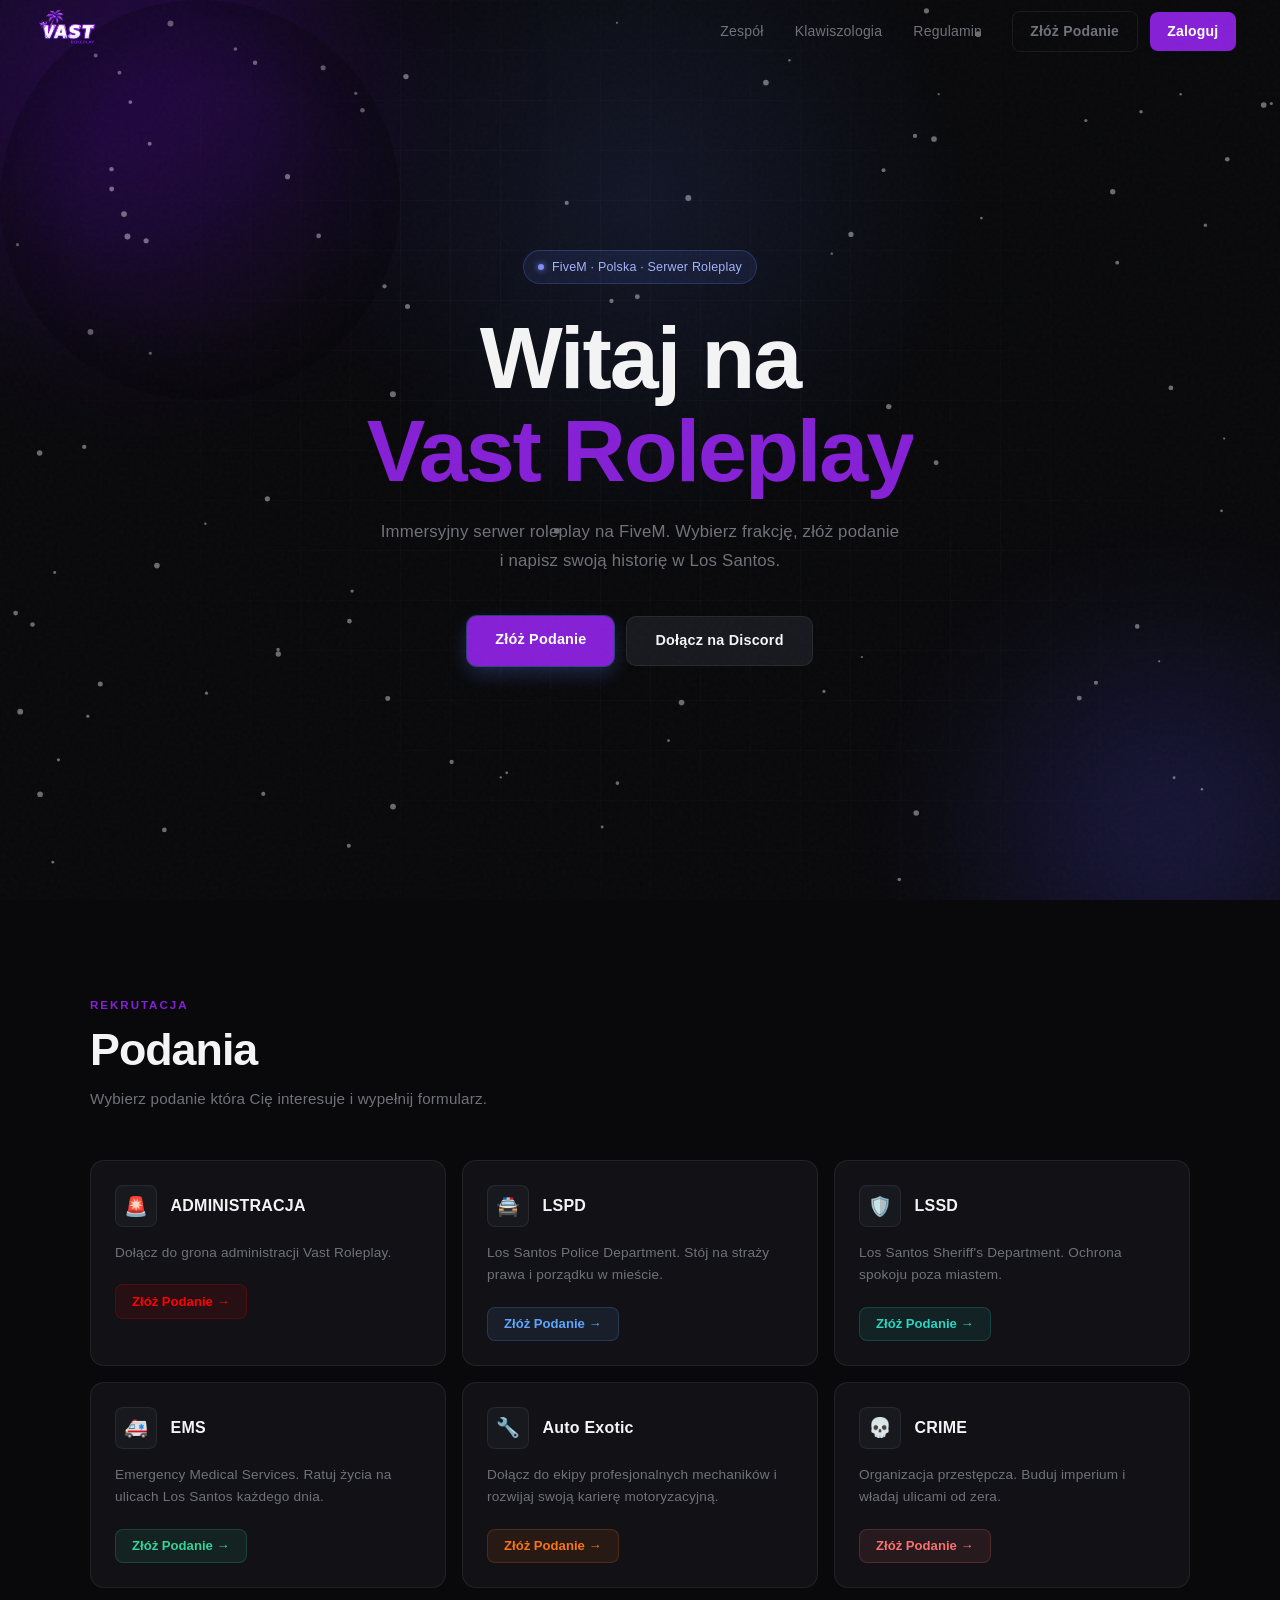
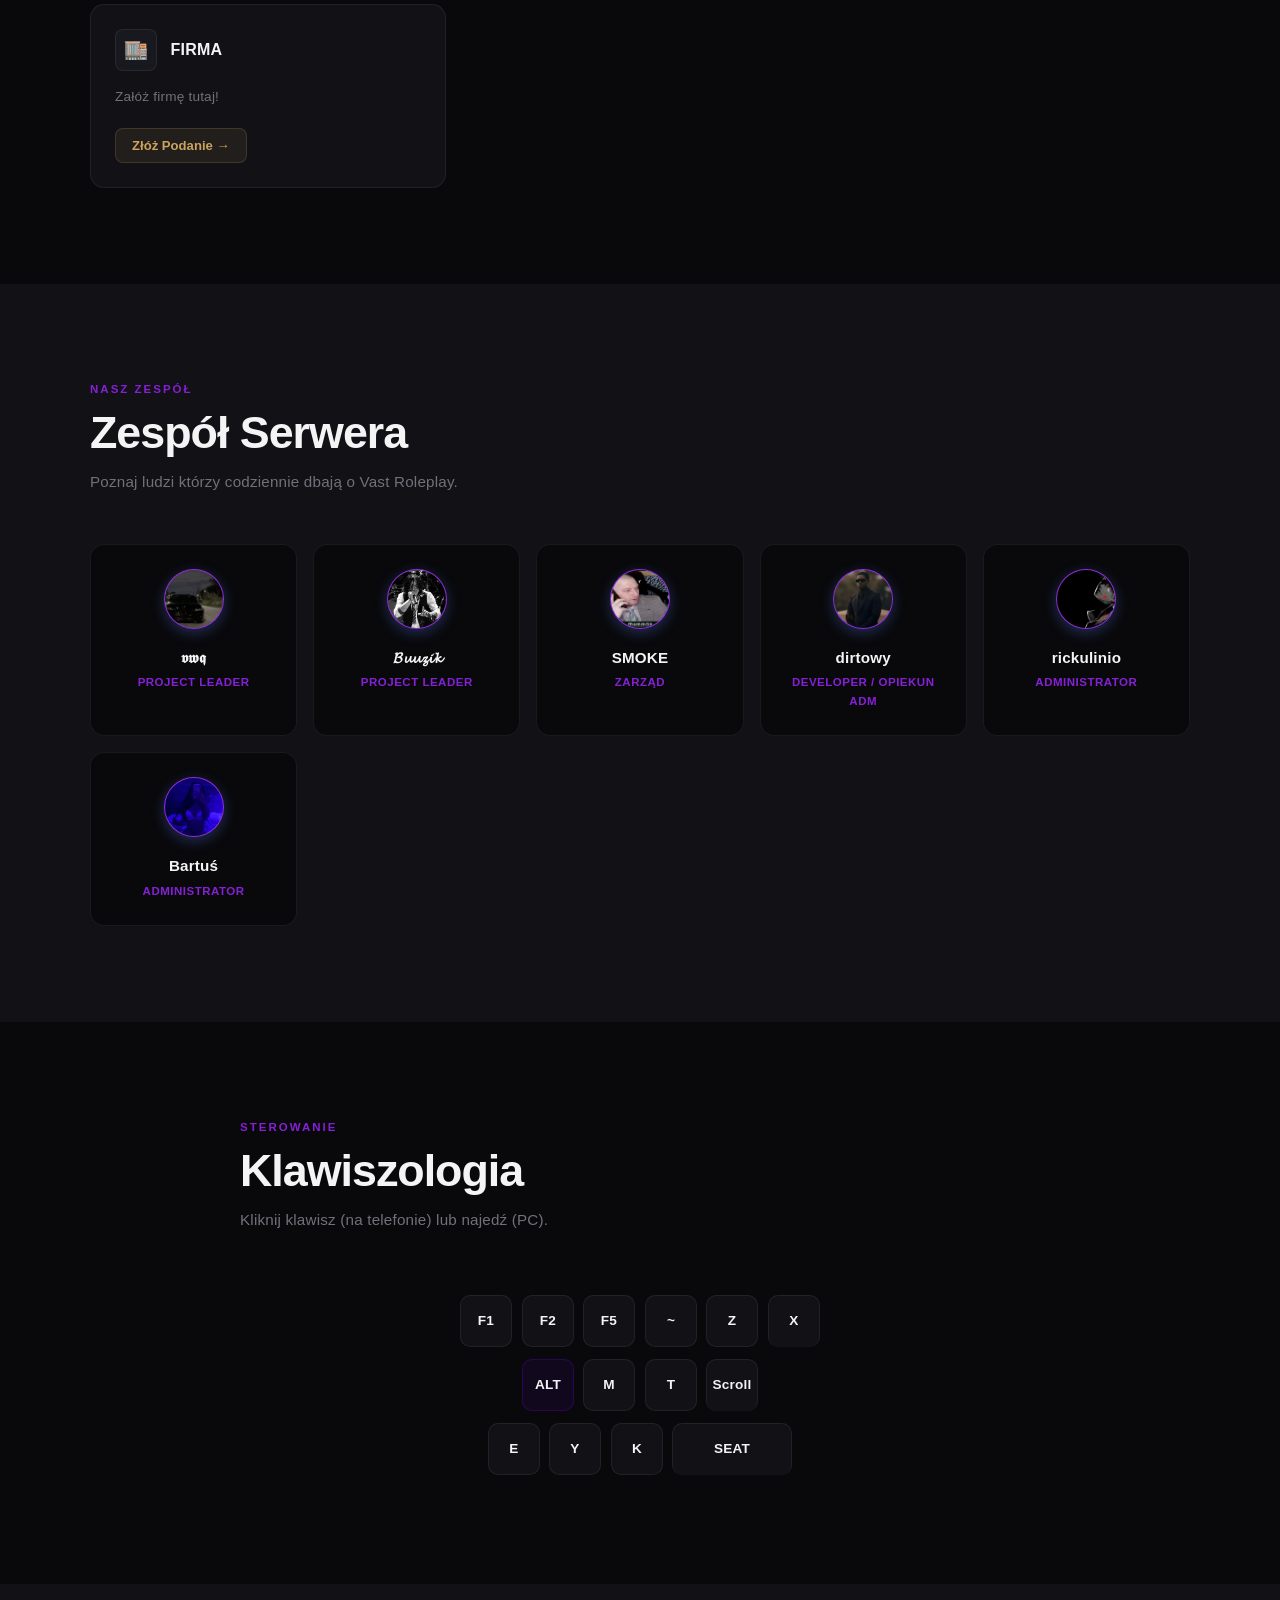
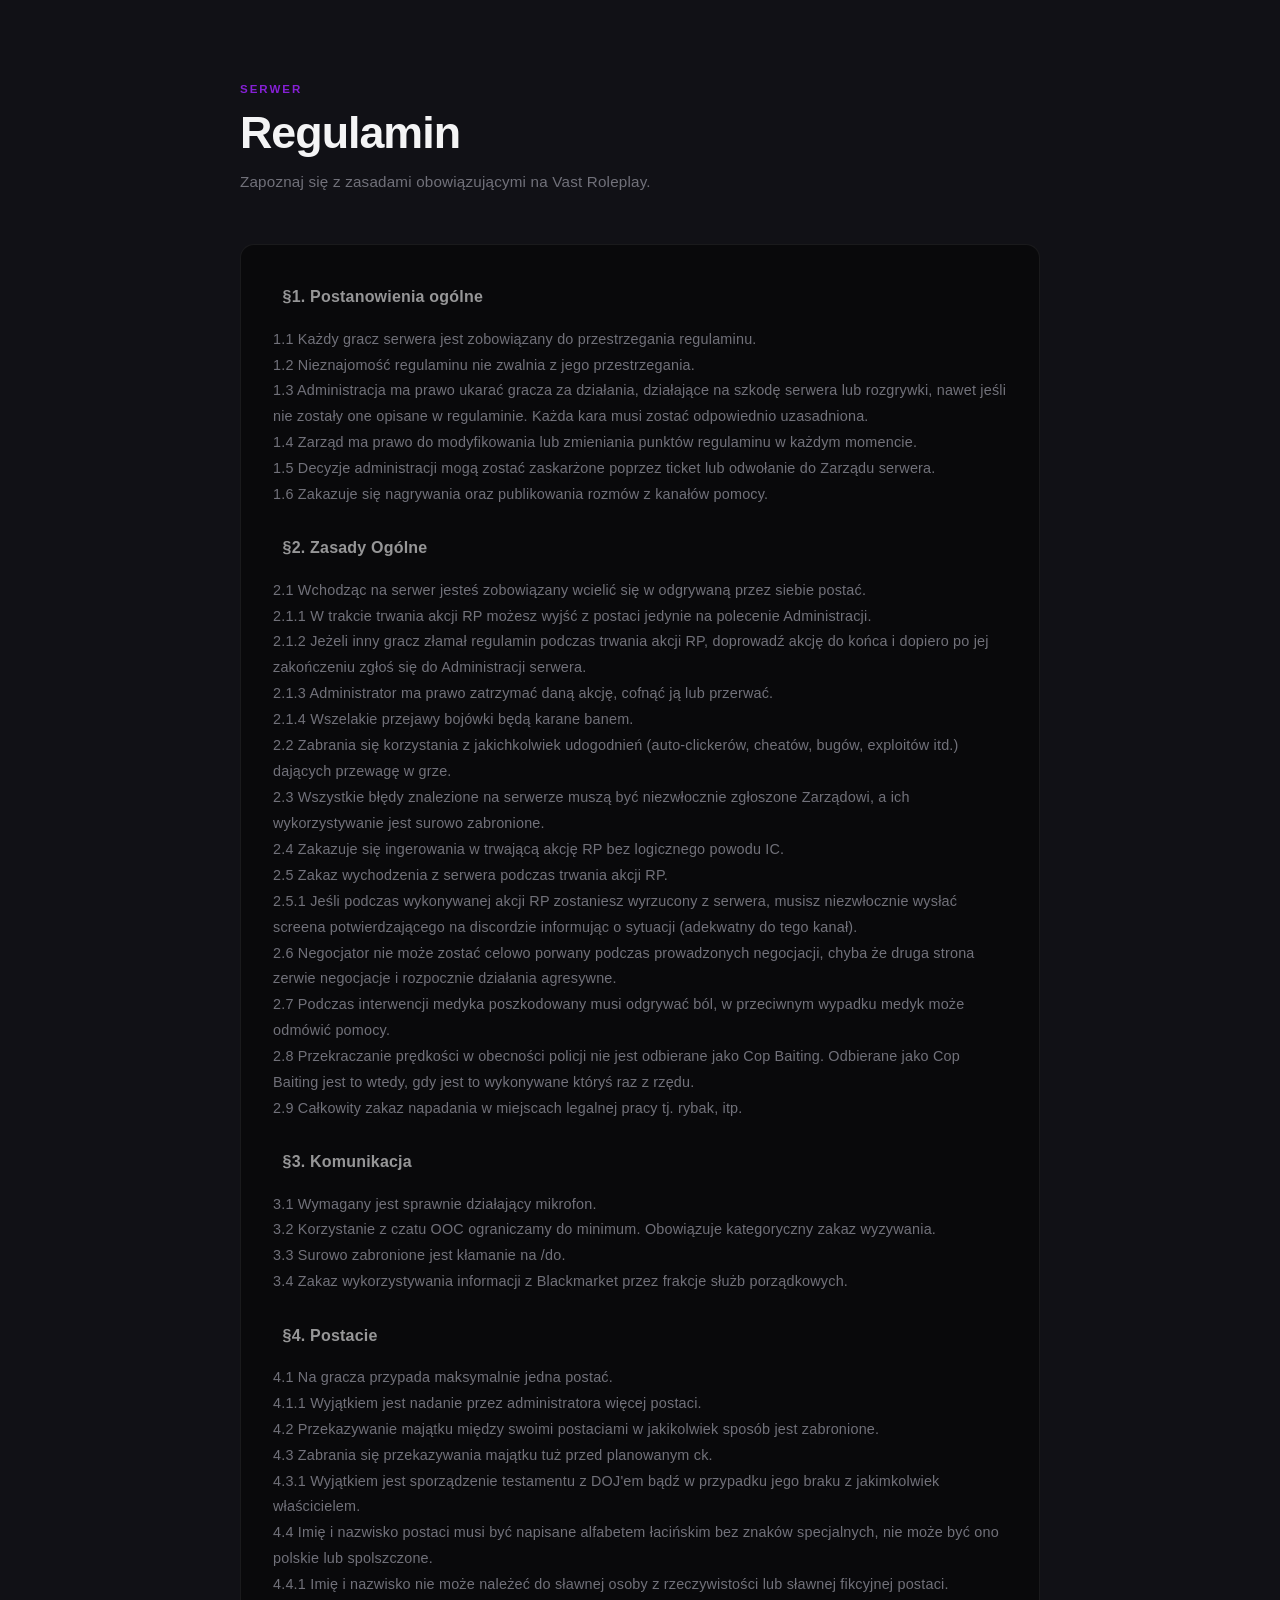
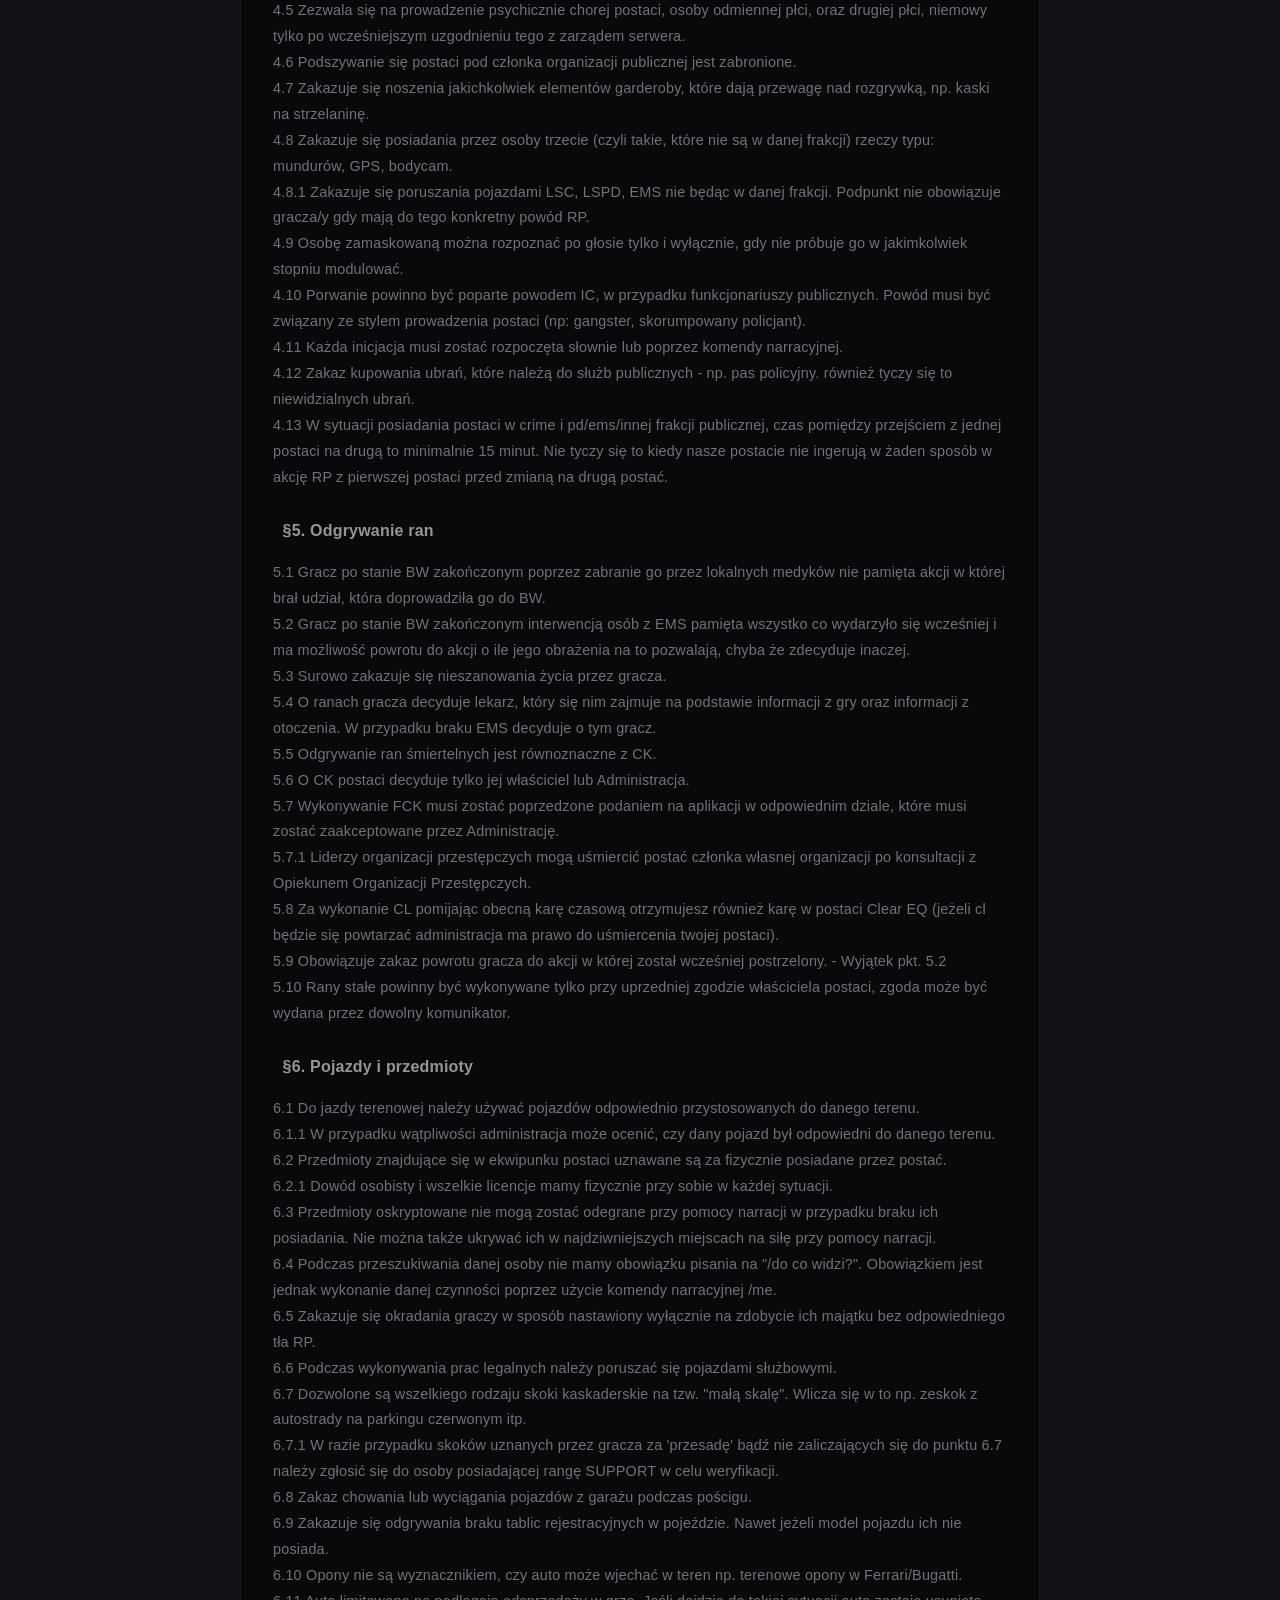
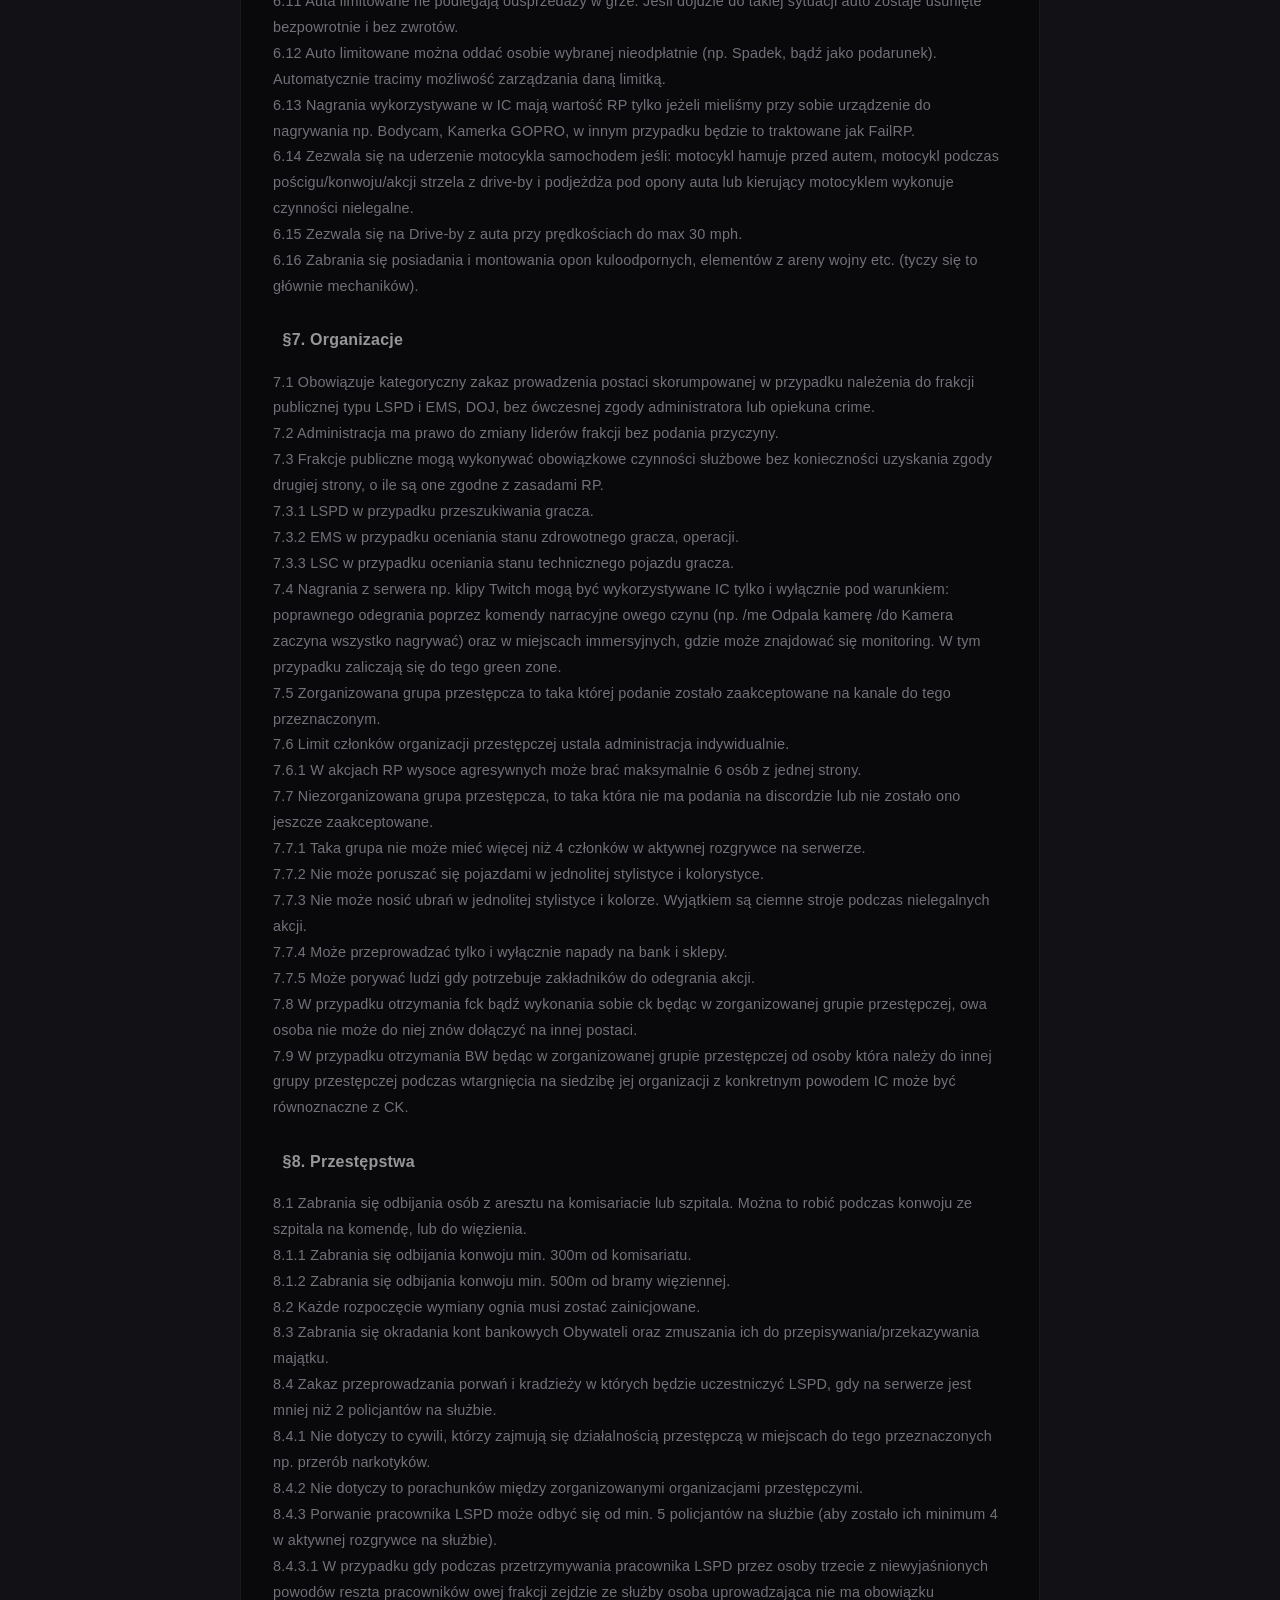
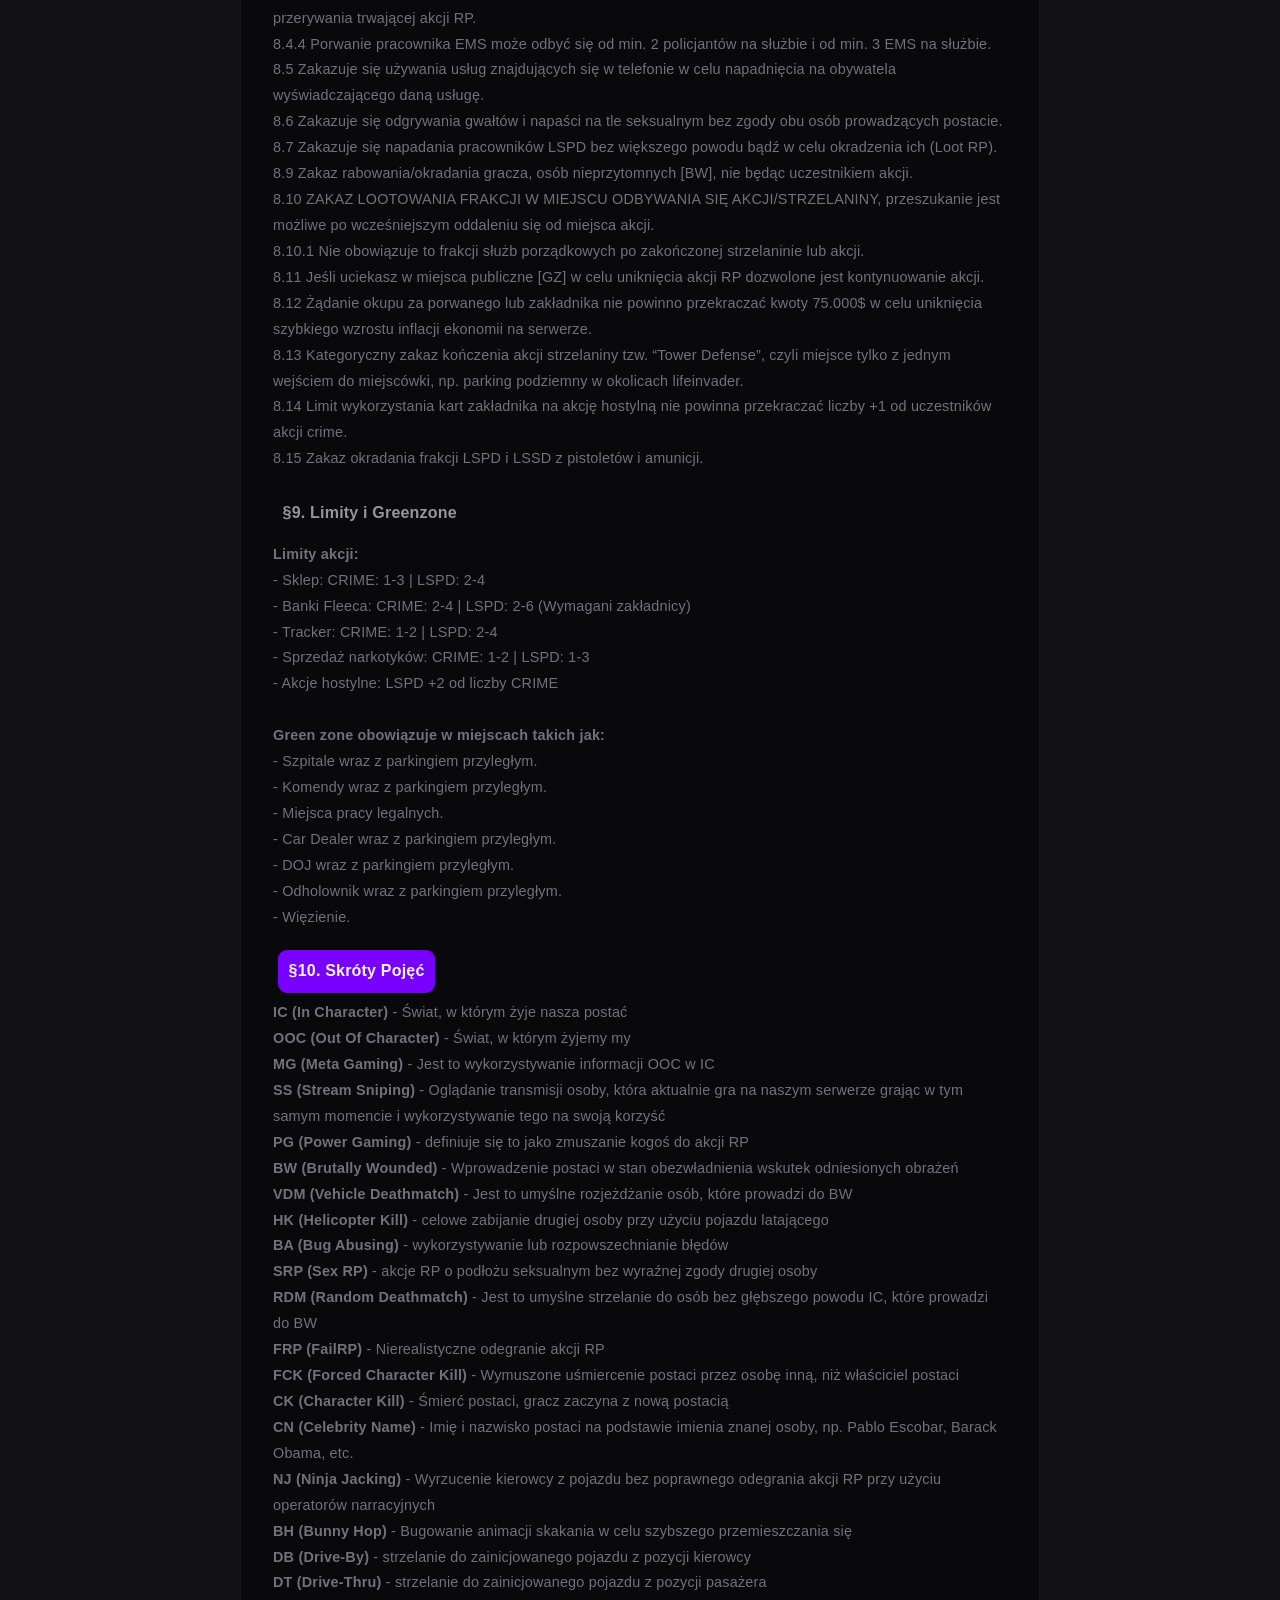
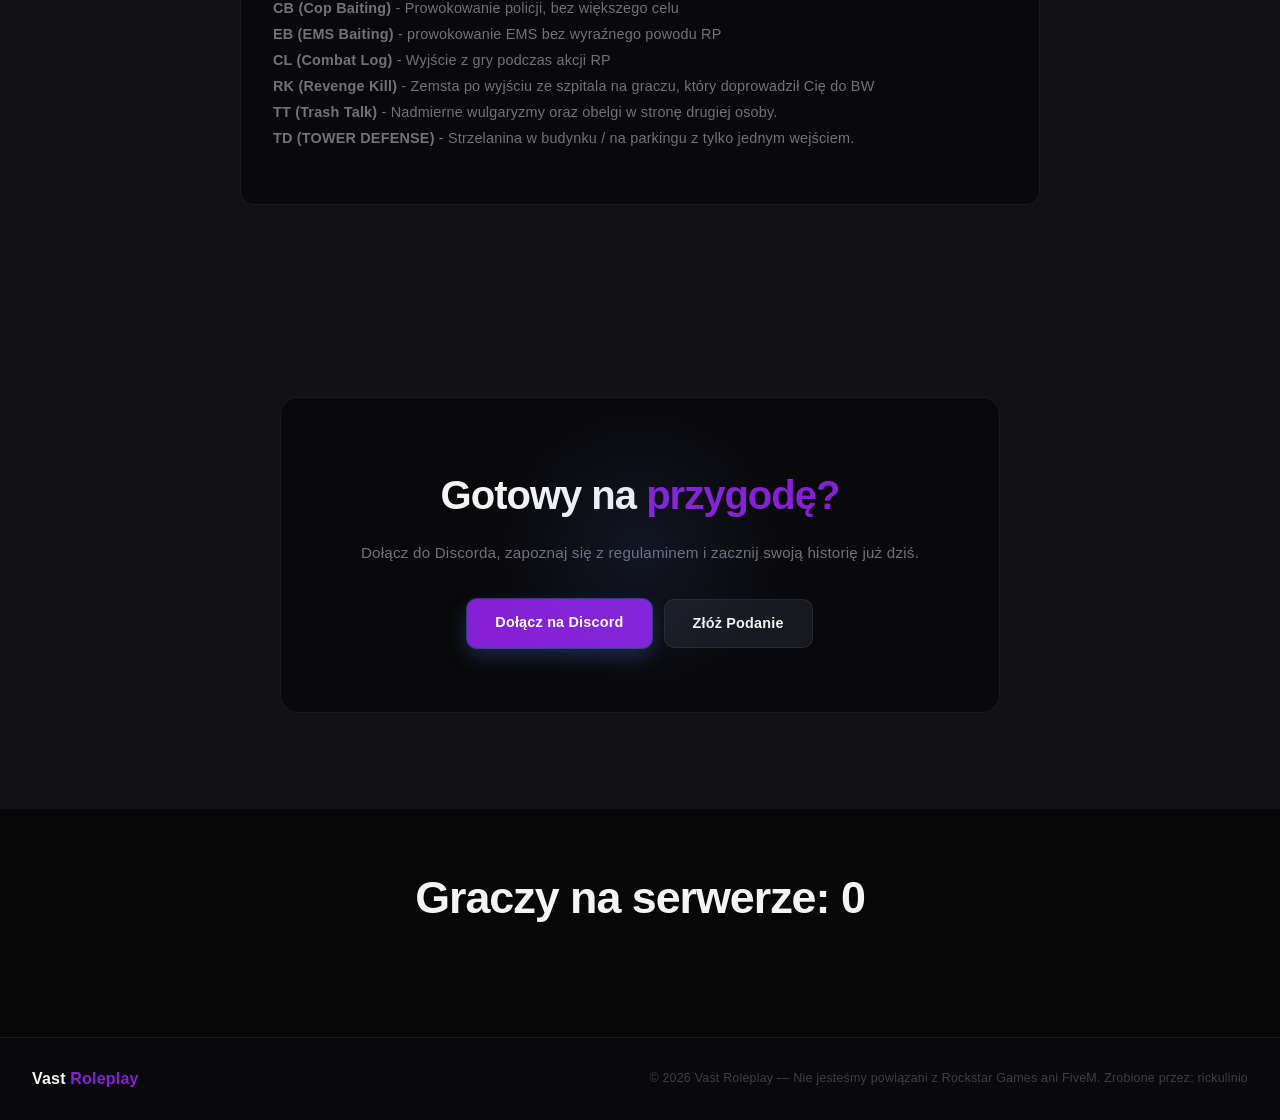
==== commit 44b3ec3d: "ggggggg" ====
--- a/index.html
+++ b/index.html
@@ -465,7 +465,7 @@
   <div class="container">
     <div class="reveal">
       <h2 class="sec-heading" style="text-align: center;">
-        Aktualnie na serwerze: <span id="player-count">0</span>
+        Graczy na serwerze: <span id="player-count">0</span>
       </h2>
     </div>
     
--- a/css/style.css
+++ b/css/style.css
@@ -2407,7 +2407,7 @@
   text-align: center;
   transition: all 0.3s ease;
   font-size: 0.9rem;
-  color: #ccc;
+  color: #cccccc7a;
   display: flex;
   align-items: center;
   justify-content: center;
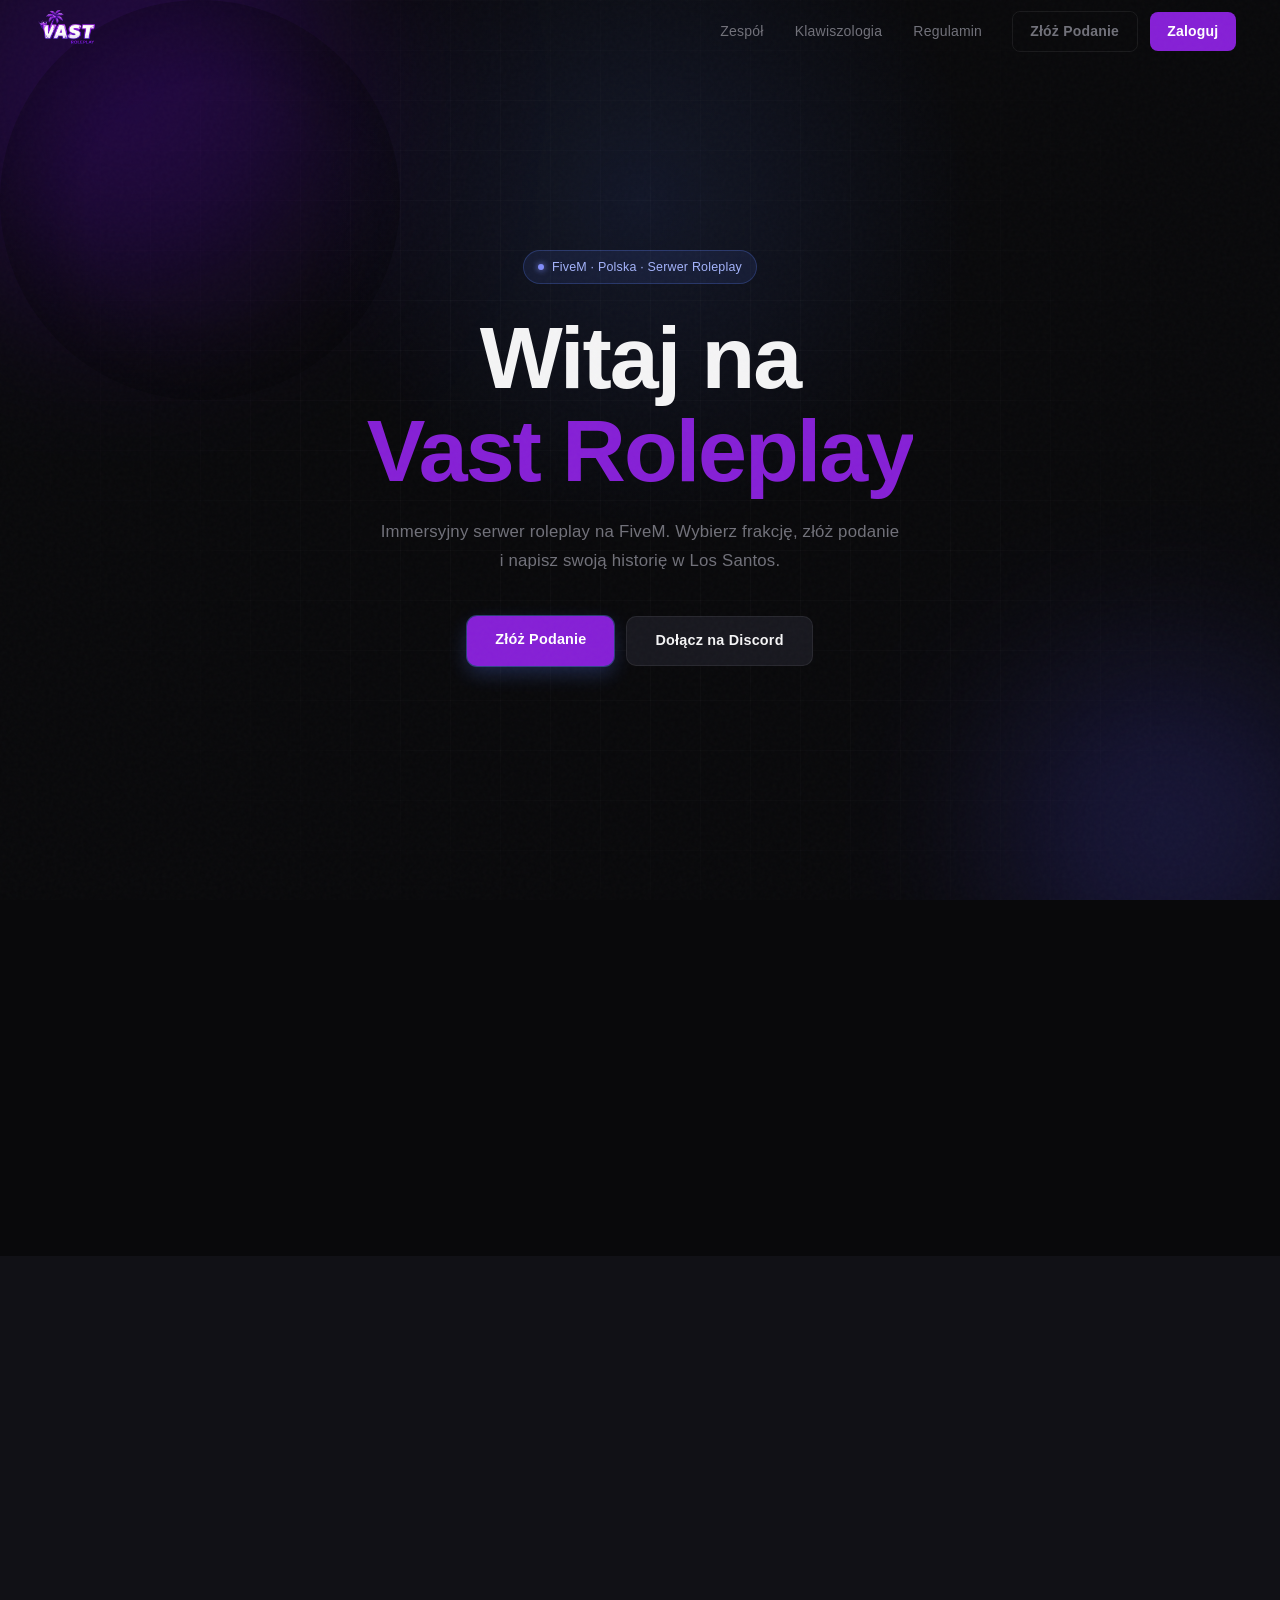
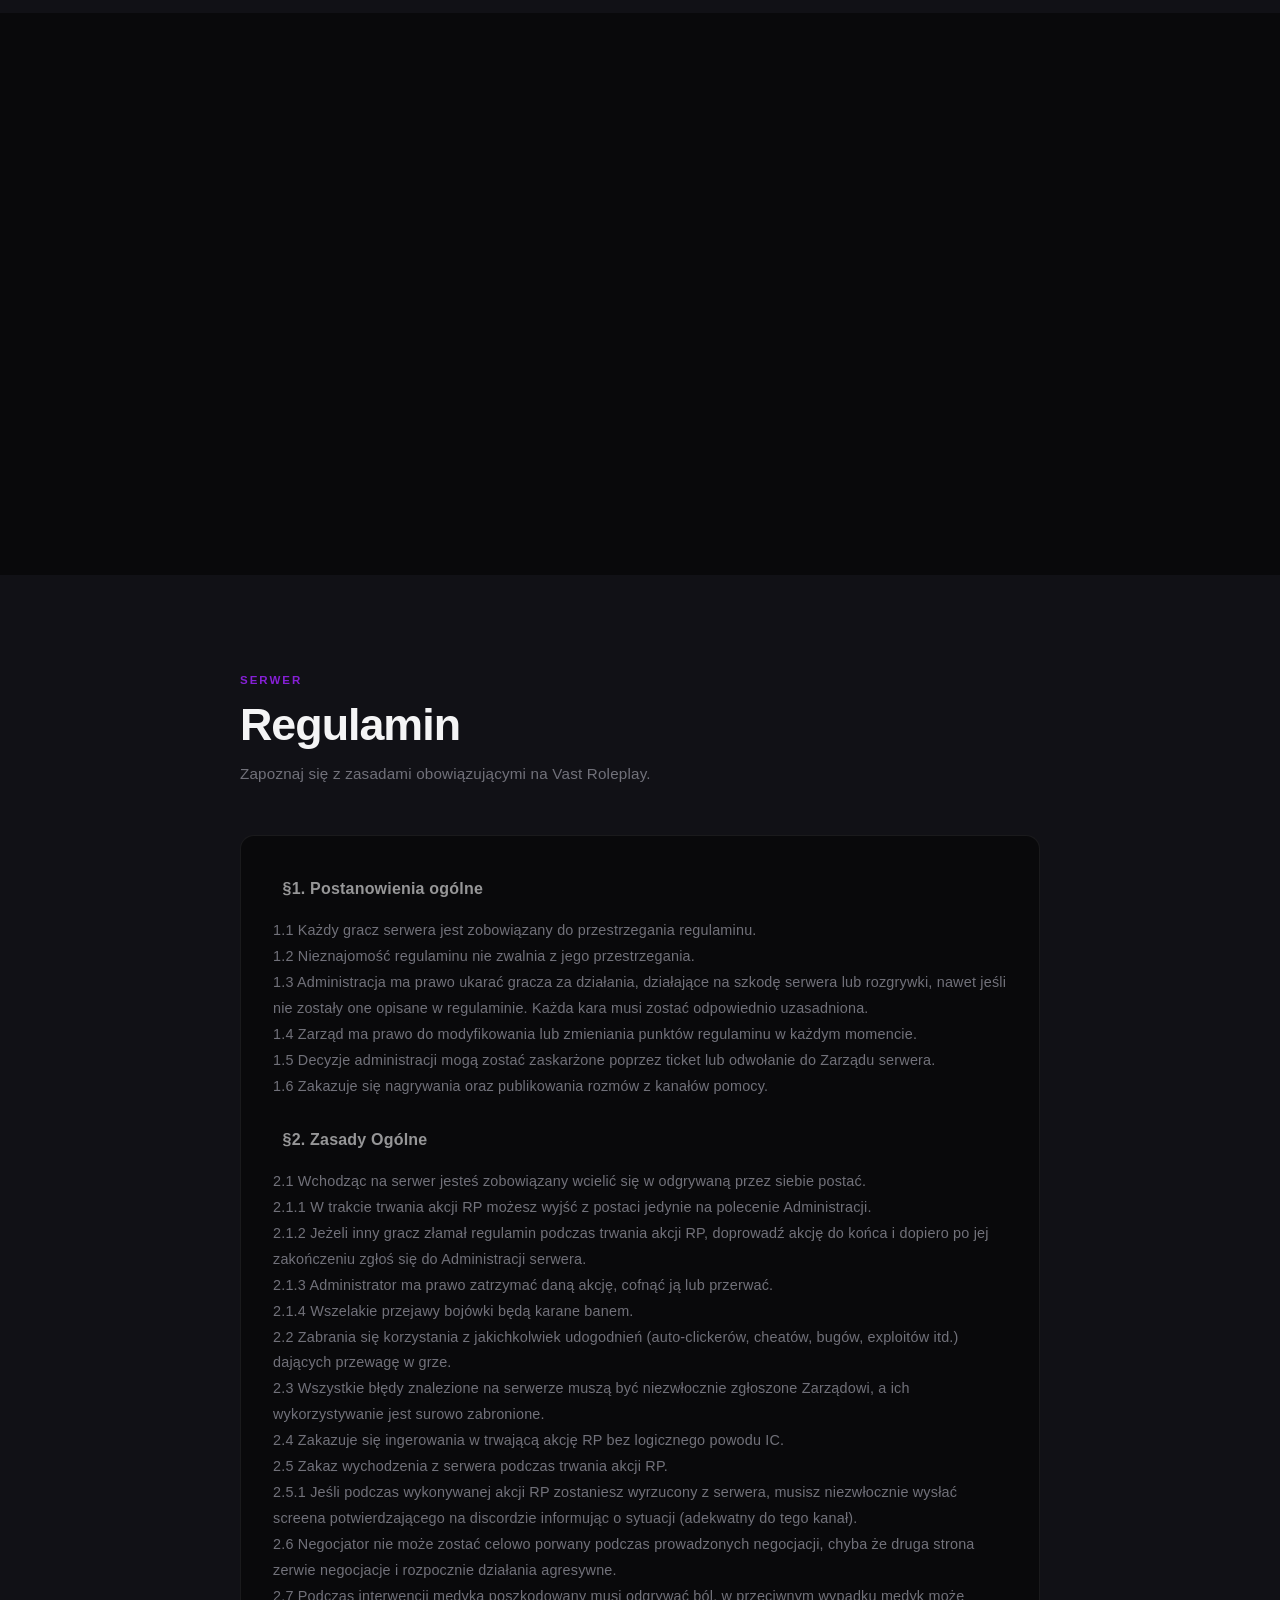
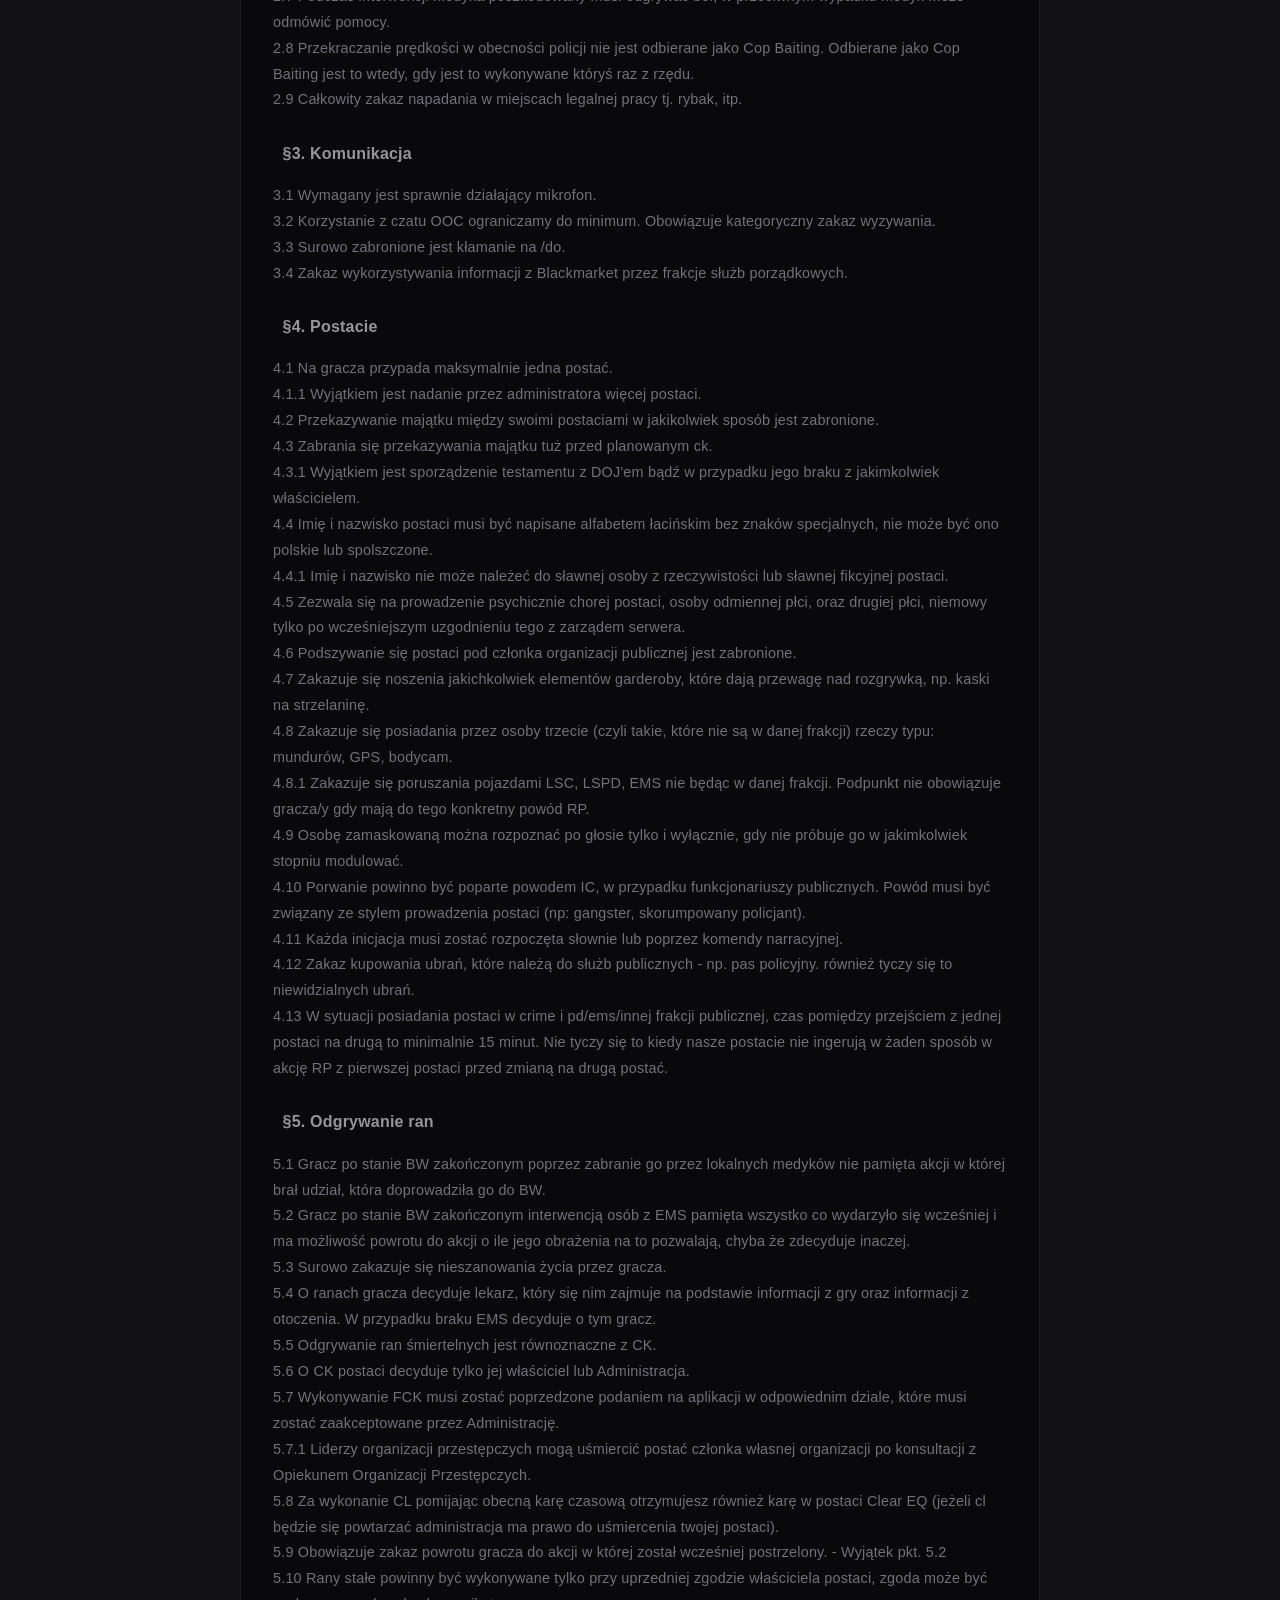
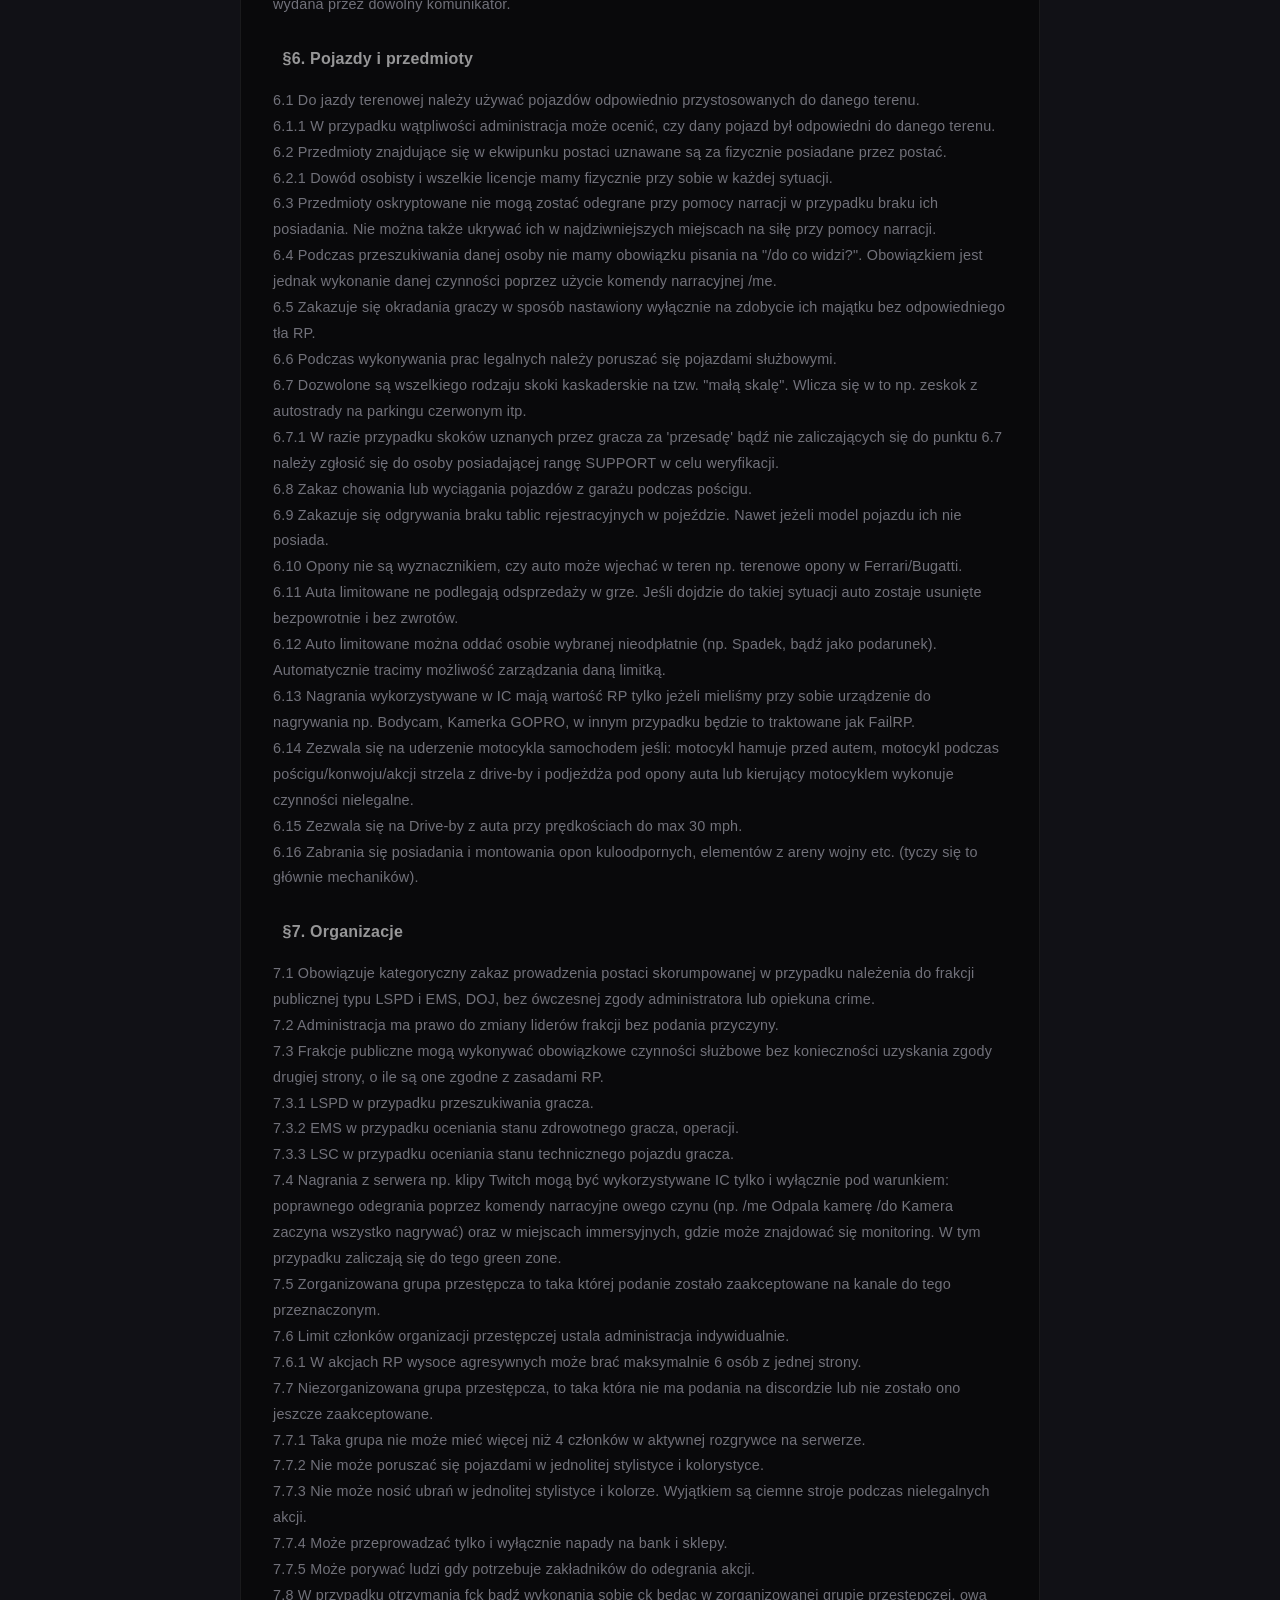
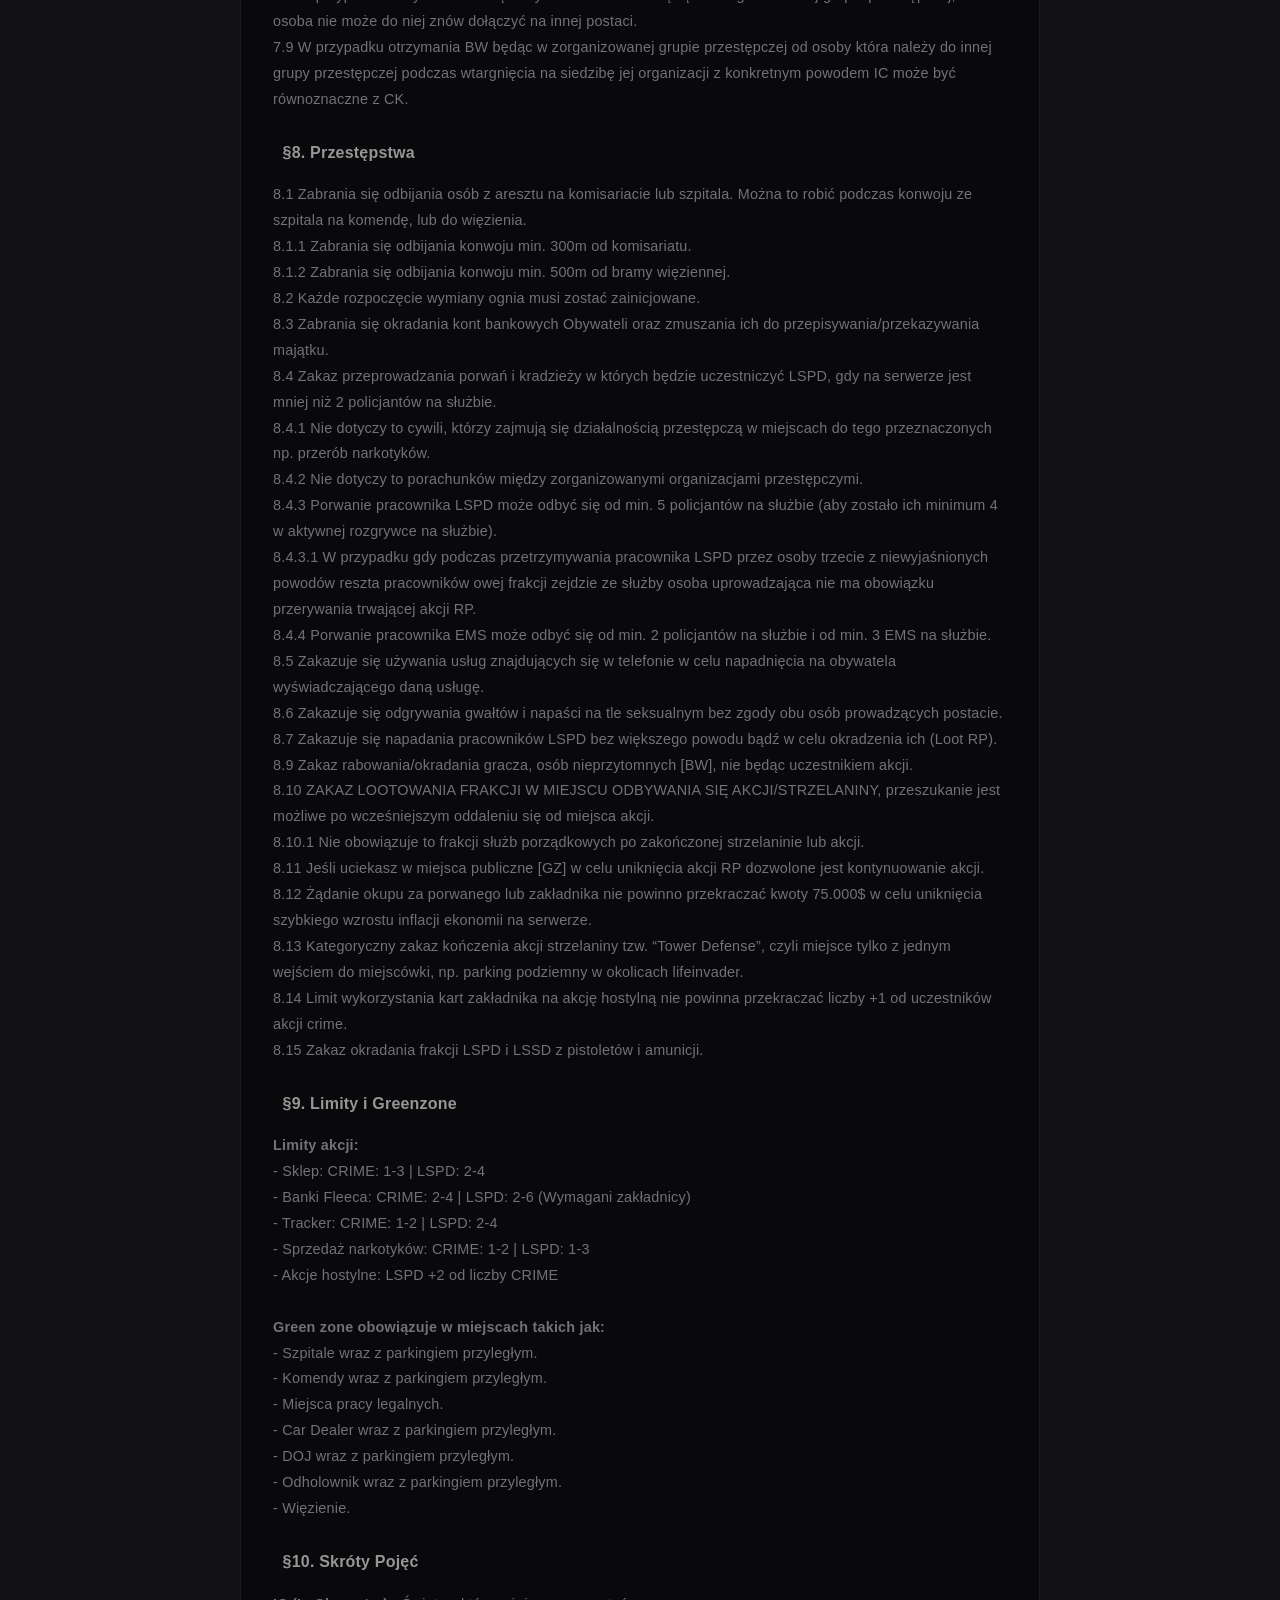
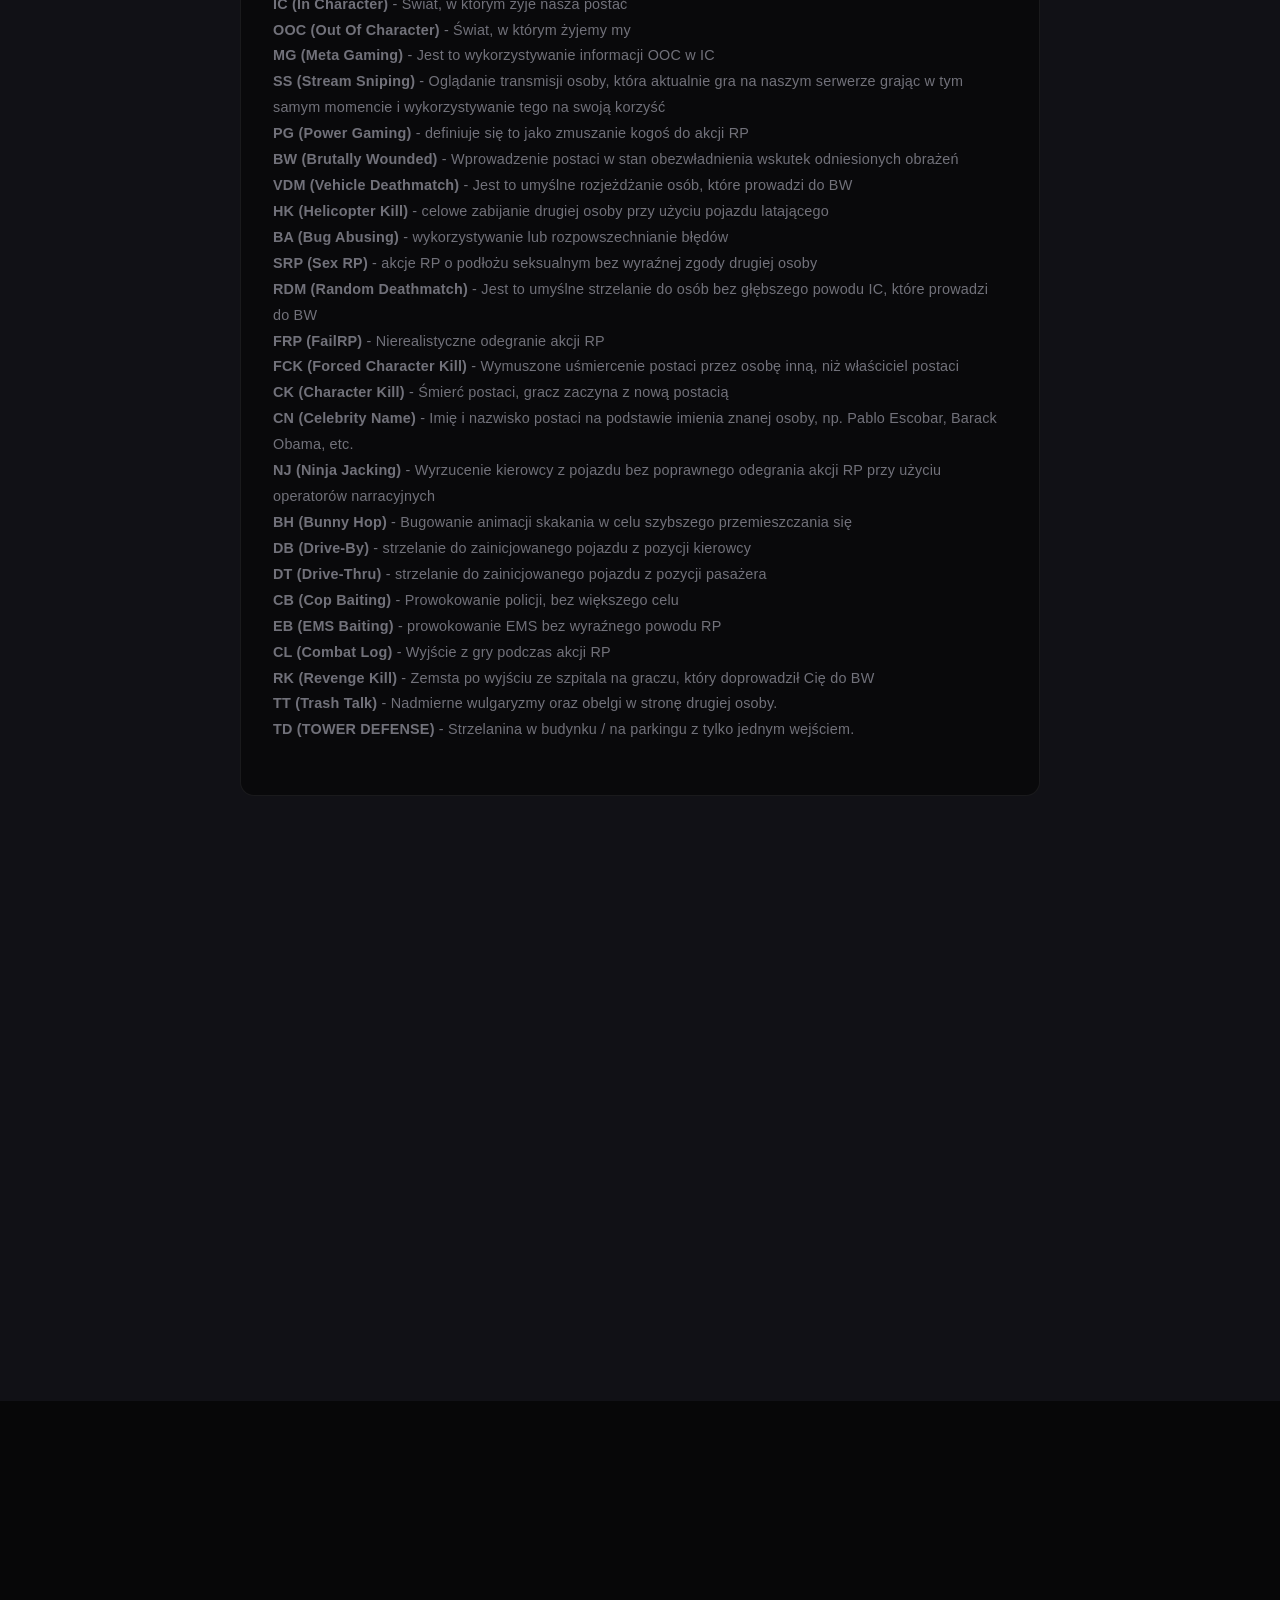
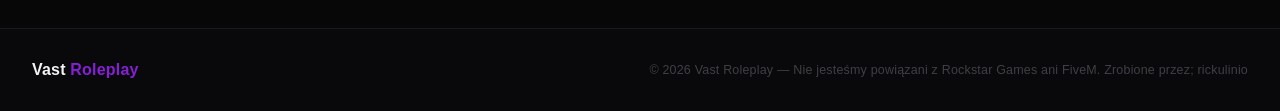
==== commit 0f6d21c2: "jhjh" ====
--- a/index.html
+++ b/index.html
@@ -491,6 +491,7 @@
 <div class="modal-bg" id="modalBg">
   <div class="modal-box" id="modalBox"></div>
 </div>
+<script src="config.js"></script>
 <script src="js/data.js"></script>
 <script src="js/auth.js"></script>
 <script src="js/main.js"></script>
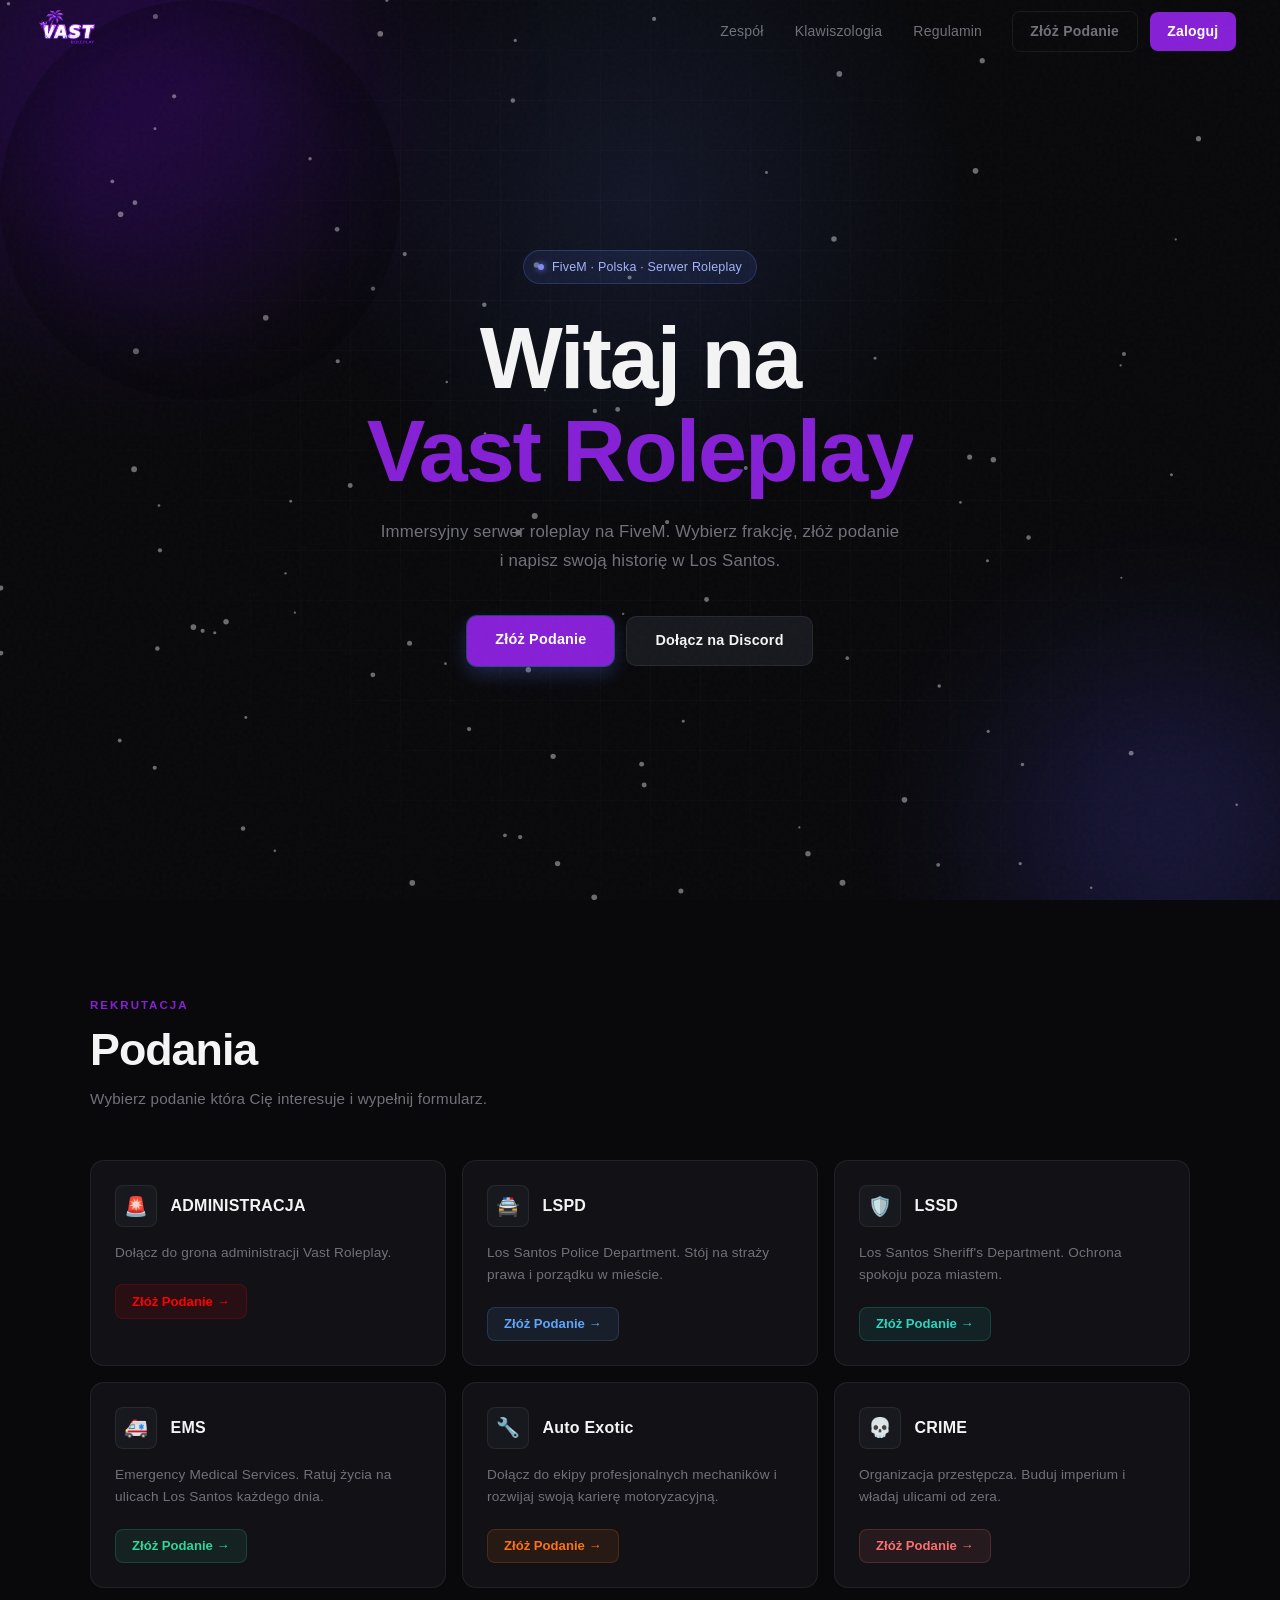
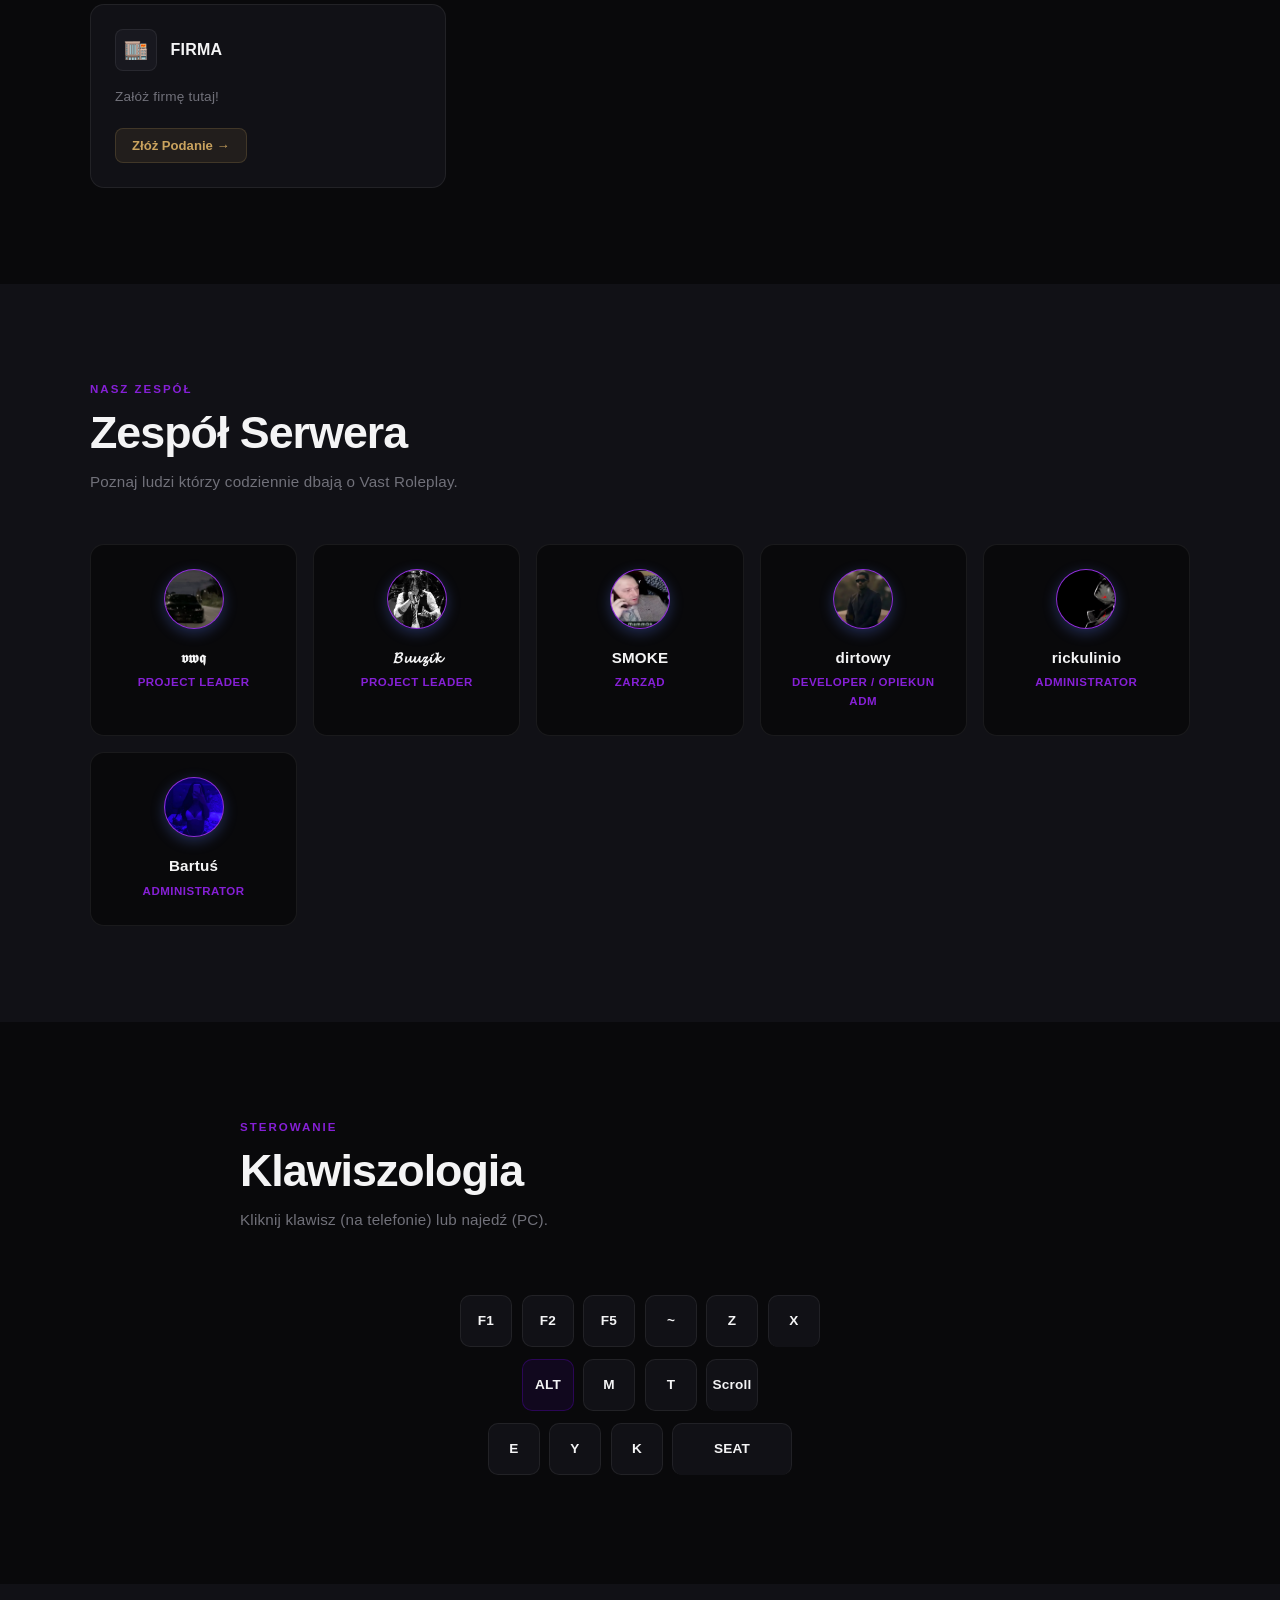
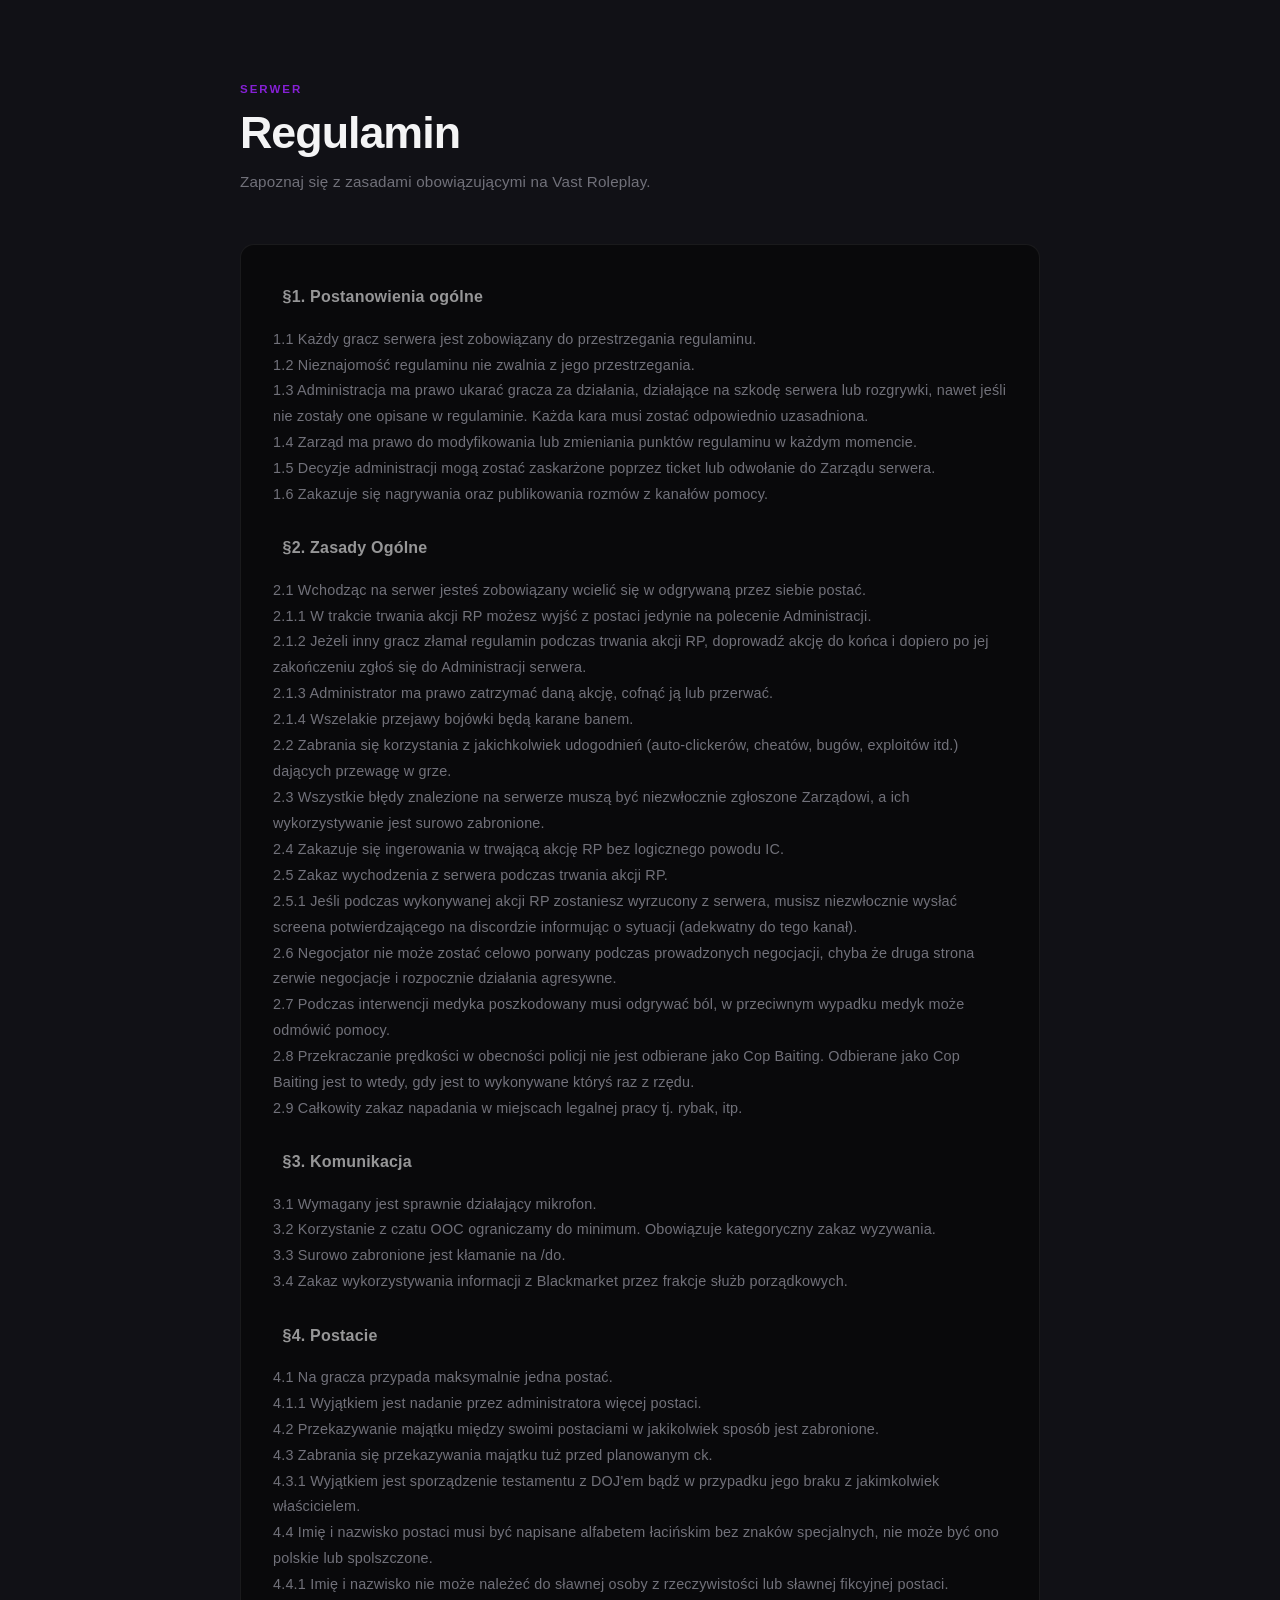
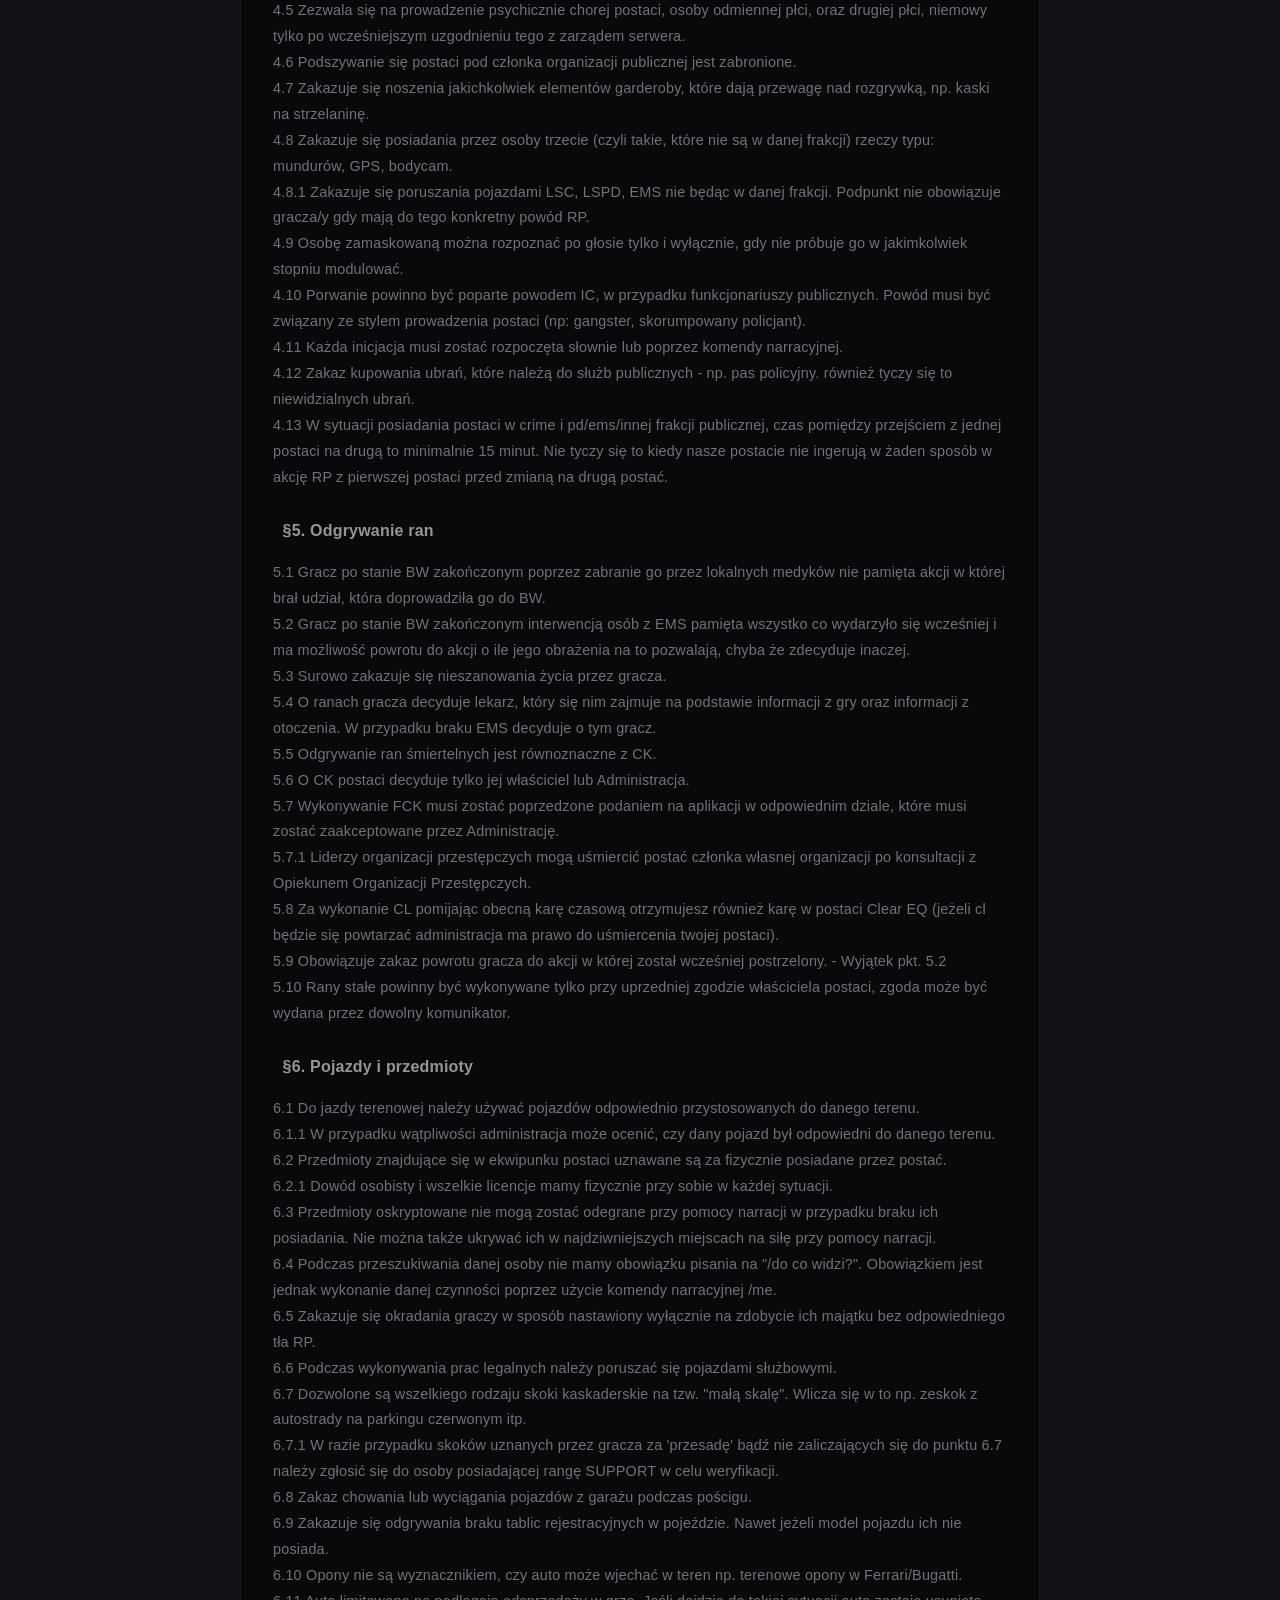
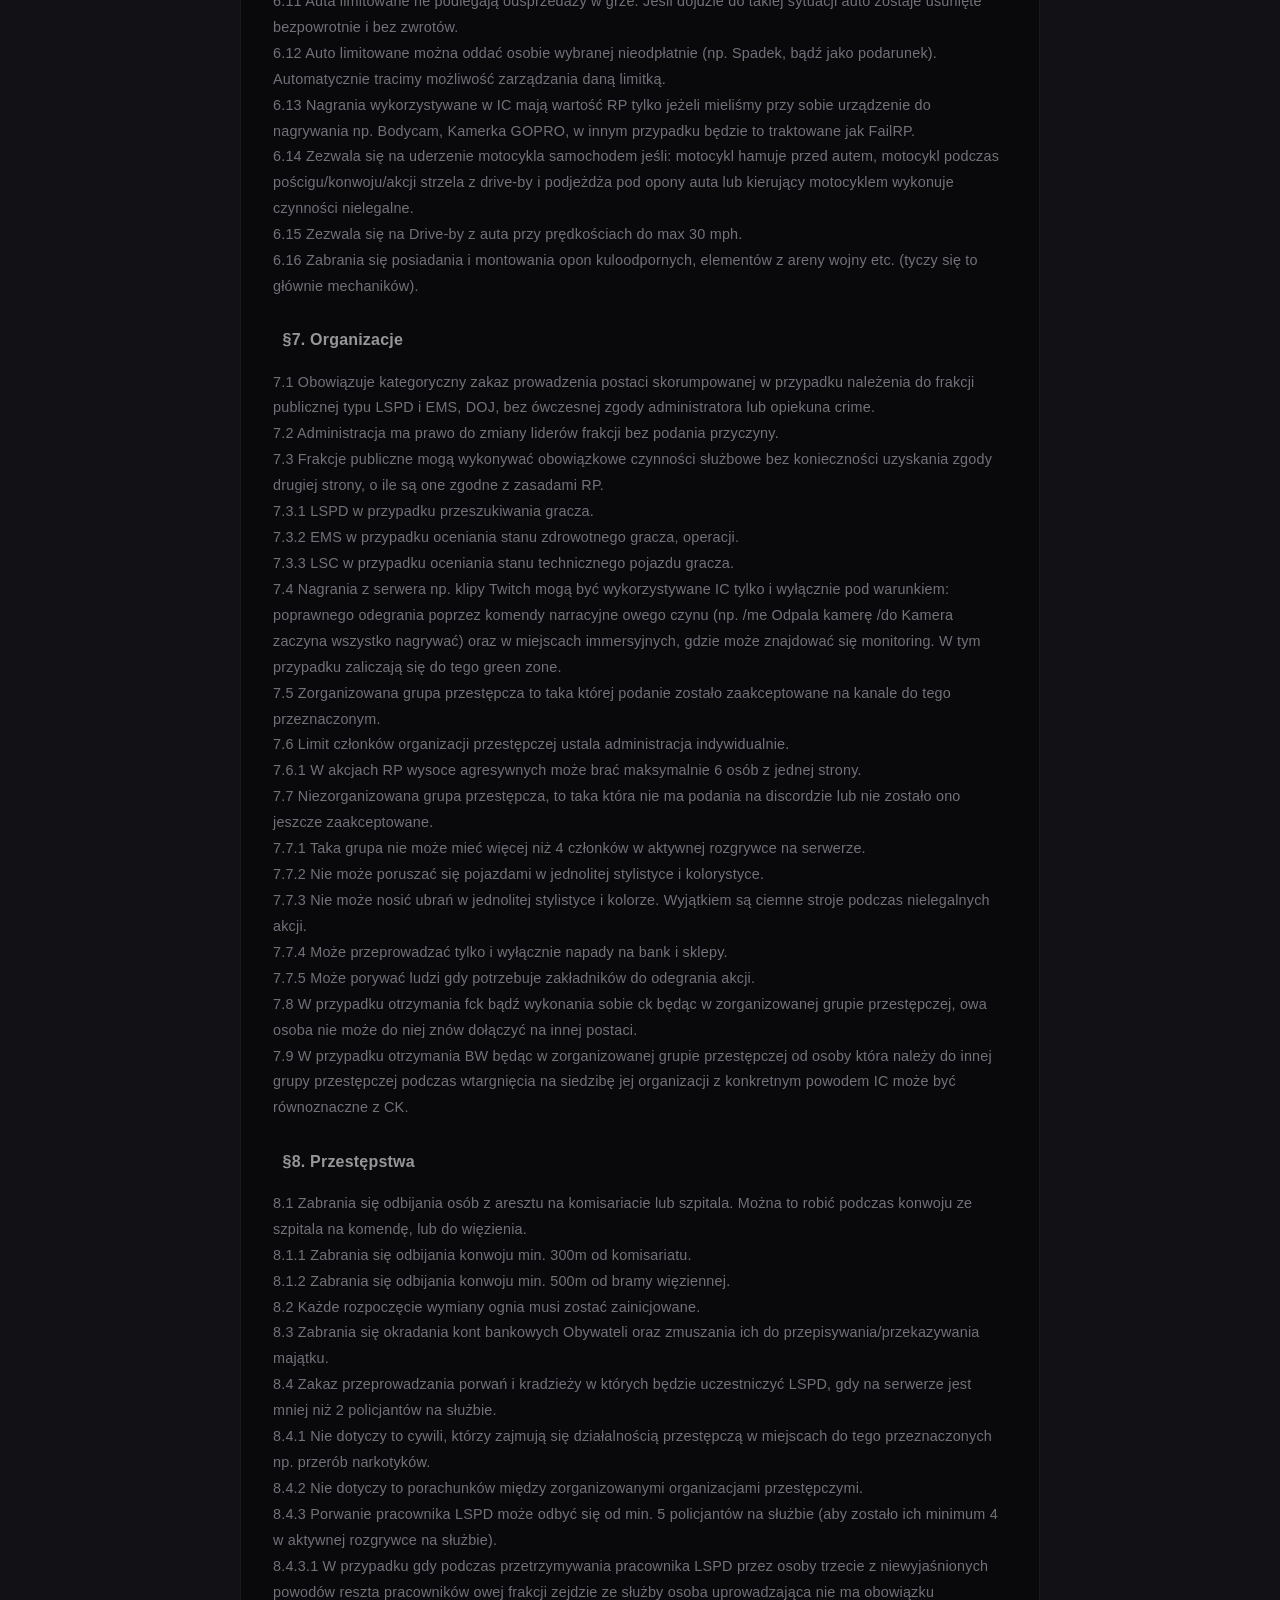
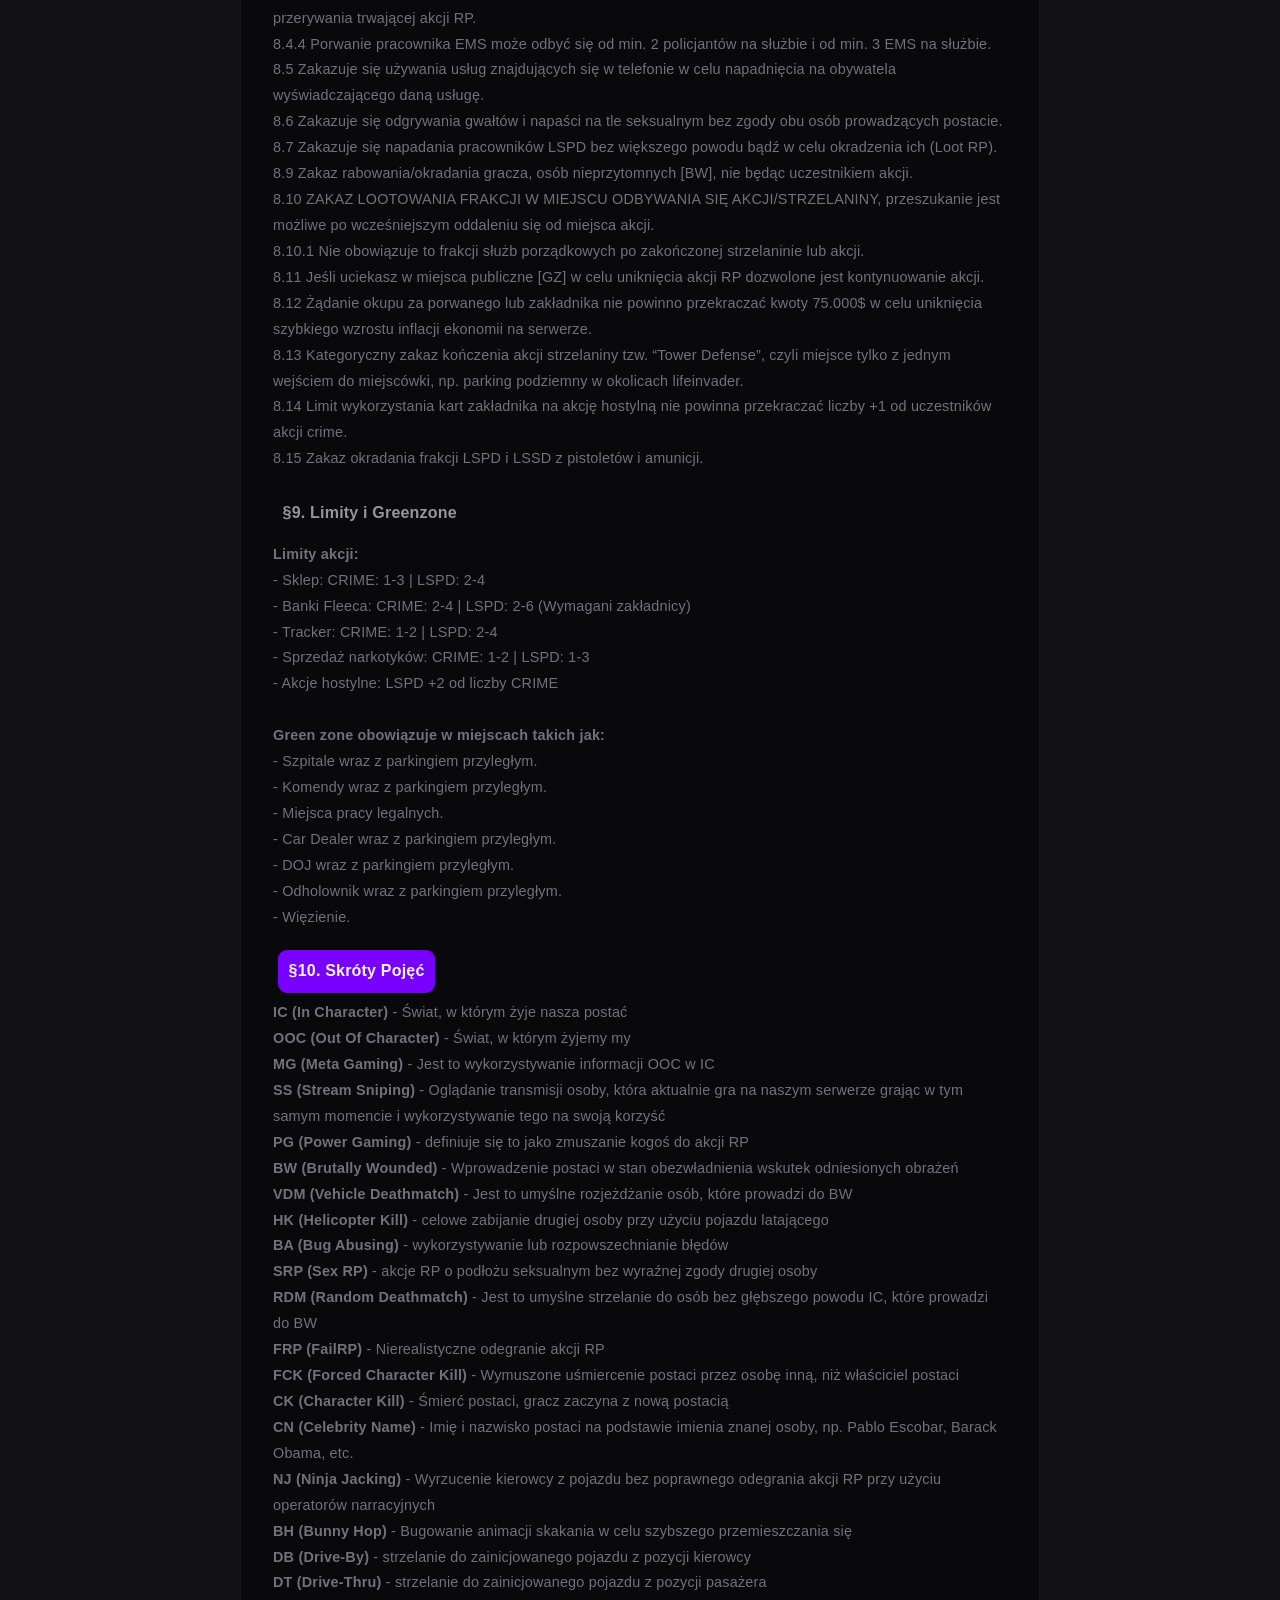
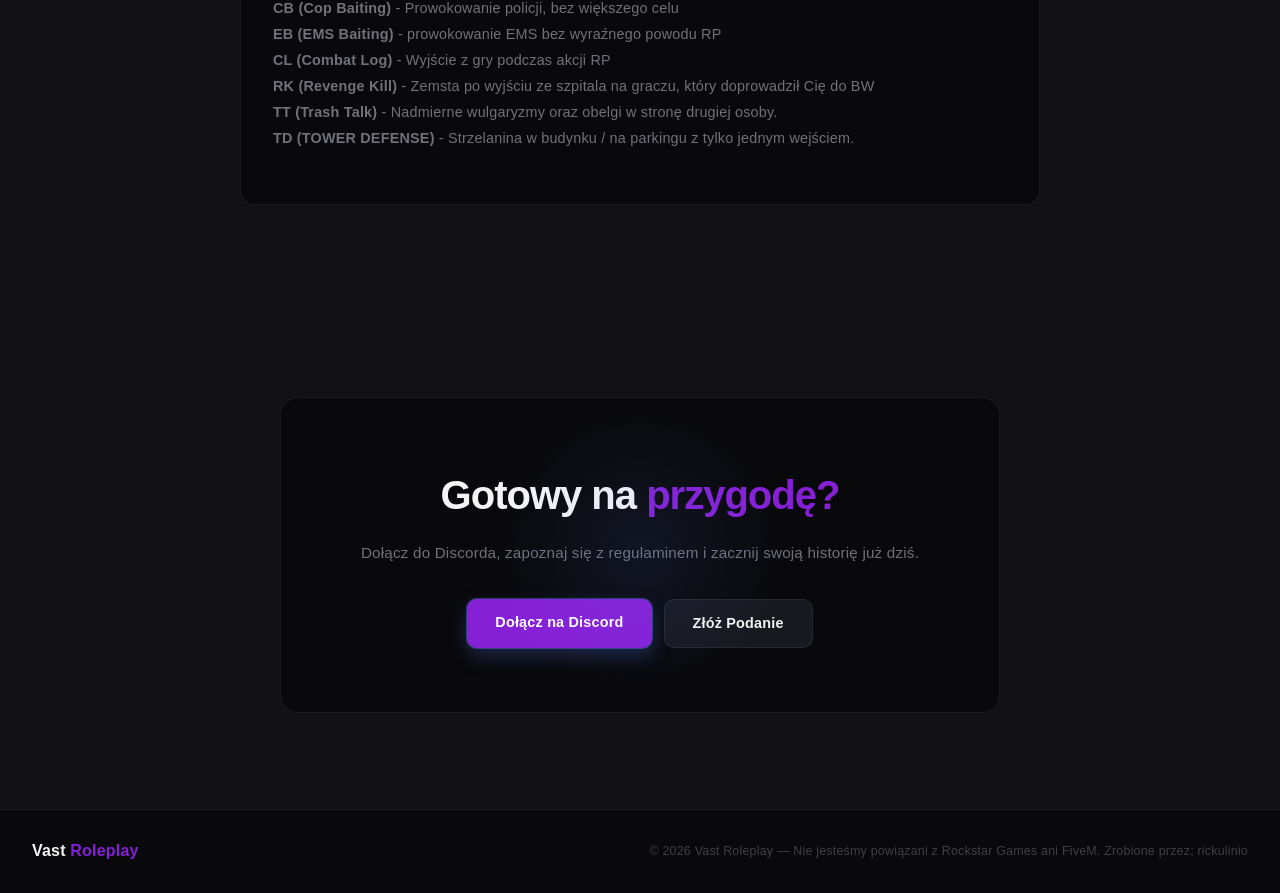
==== commit 3b985828: "Update index.html" ====
--- a/index.html
+++ b/index.html
@@ -461,21 +461,6 @@
     </div>
   </section>
 
-<section class="section" id="live-stats">
-  <div class="container">
-    <div class="reveal">
-      <h2 class="sec-heading" style="text-align: center;">
-        Graczy na serwerze: <span id="player-count">0</span>
-      </h2>
-    </div>
-    
-    <!-- Ograniczamy wysokość listy, żeby nie rozwaliła layoutu -->
-    <div id="player-list" class="player-grid" style="max-height: 400px; overflow-y: auto; padding: 10px;">
-      <!-- Gracze będą ładowani tutaj -->
-    </div>
-  </div>
-</section>
-
   <!-- FOOTER -->
   <footer>
     <div class="footer-logo">
@@ -491,7 +476,6 @@
 <div class="modal-bg" id="modalBg">
   <div class="modal-box" id="modalBox"></div>
 </div>
-<script src="config.js"></script>
 <script src="js/data.js"></script>
 <script src="js/auth.js"></script>
 <script src="js/main.js"></script>
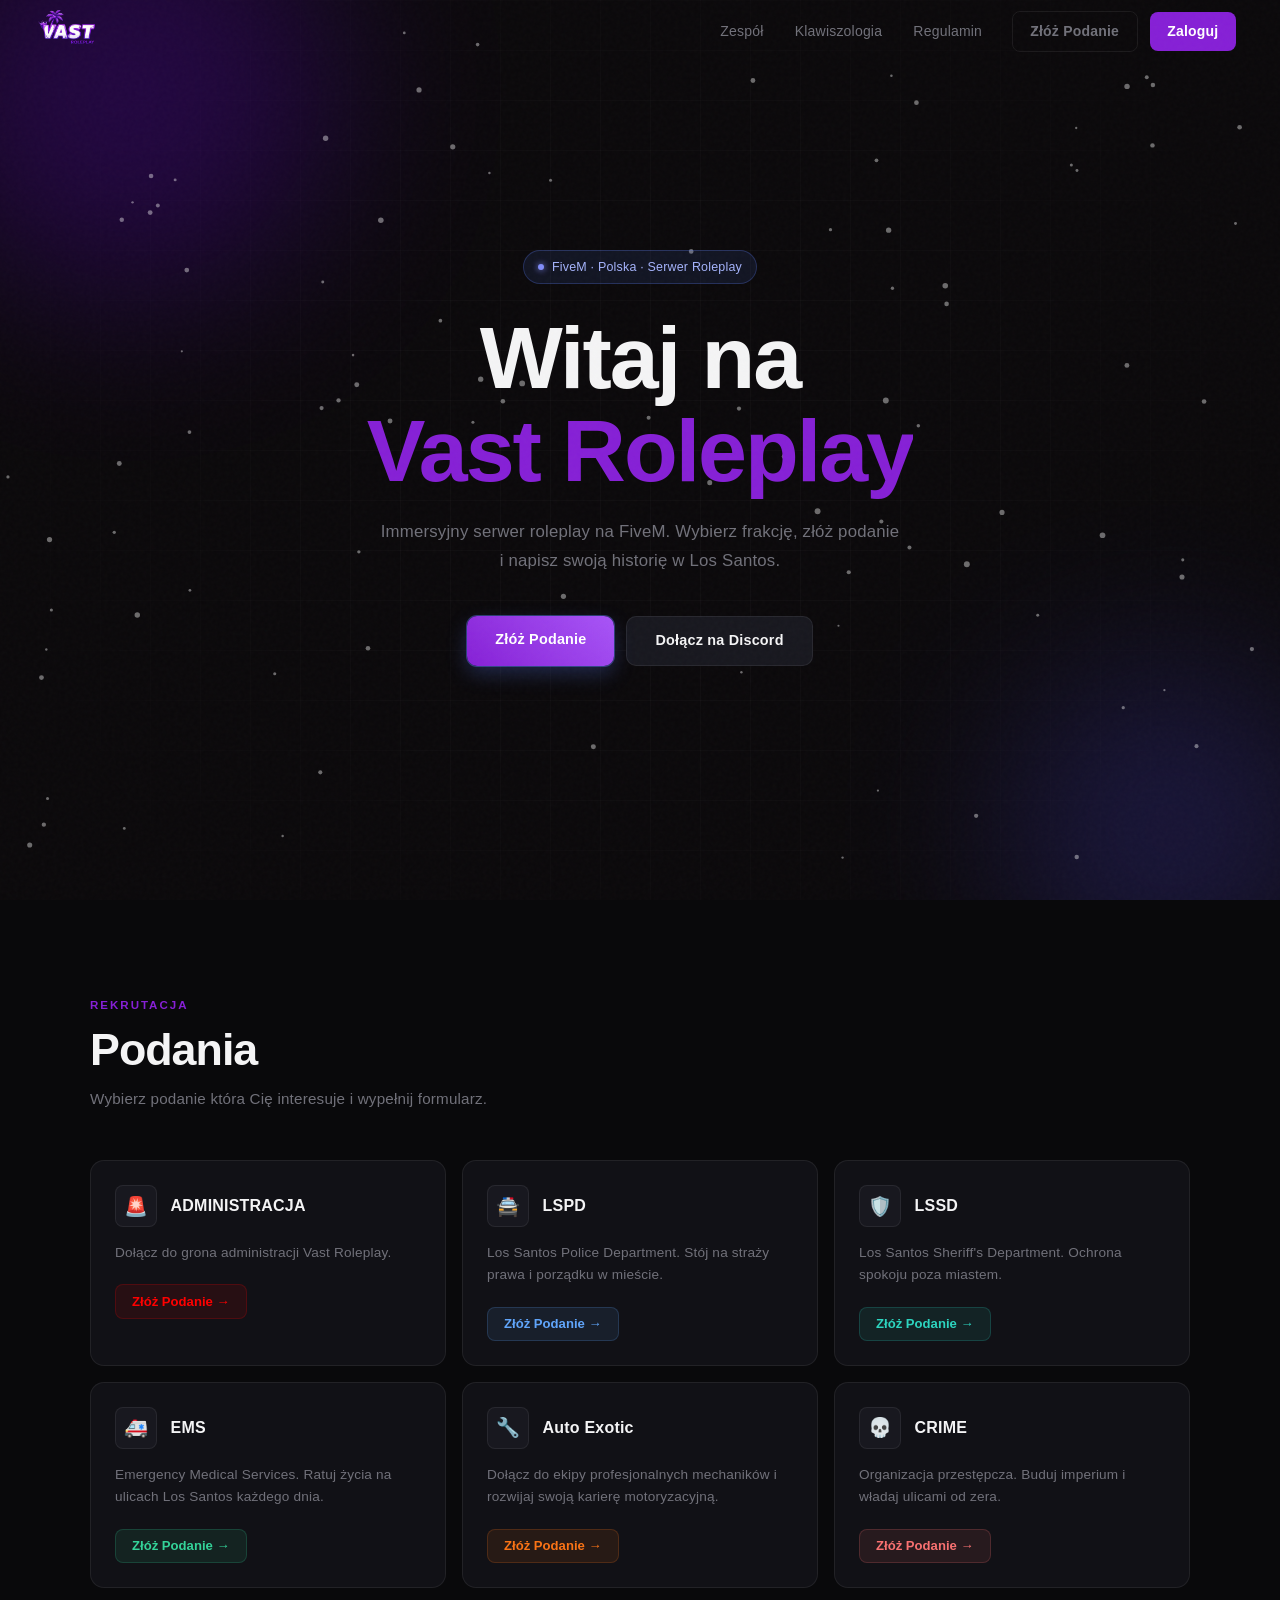
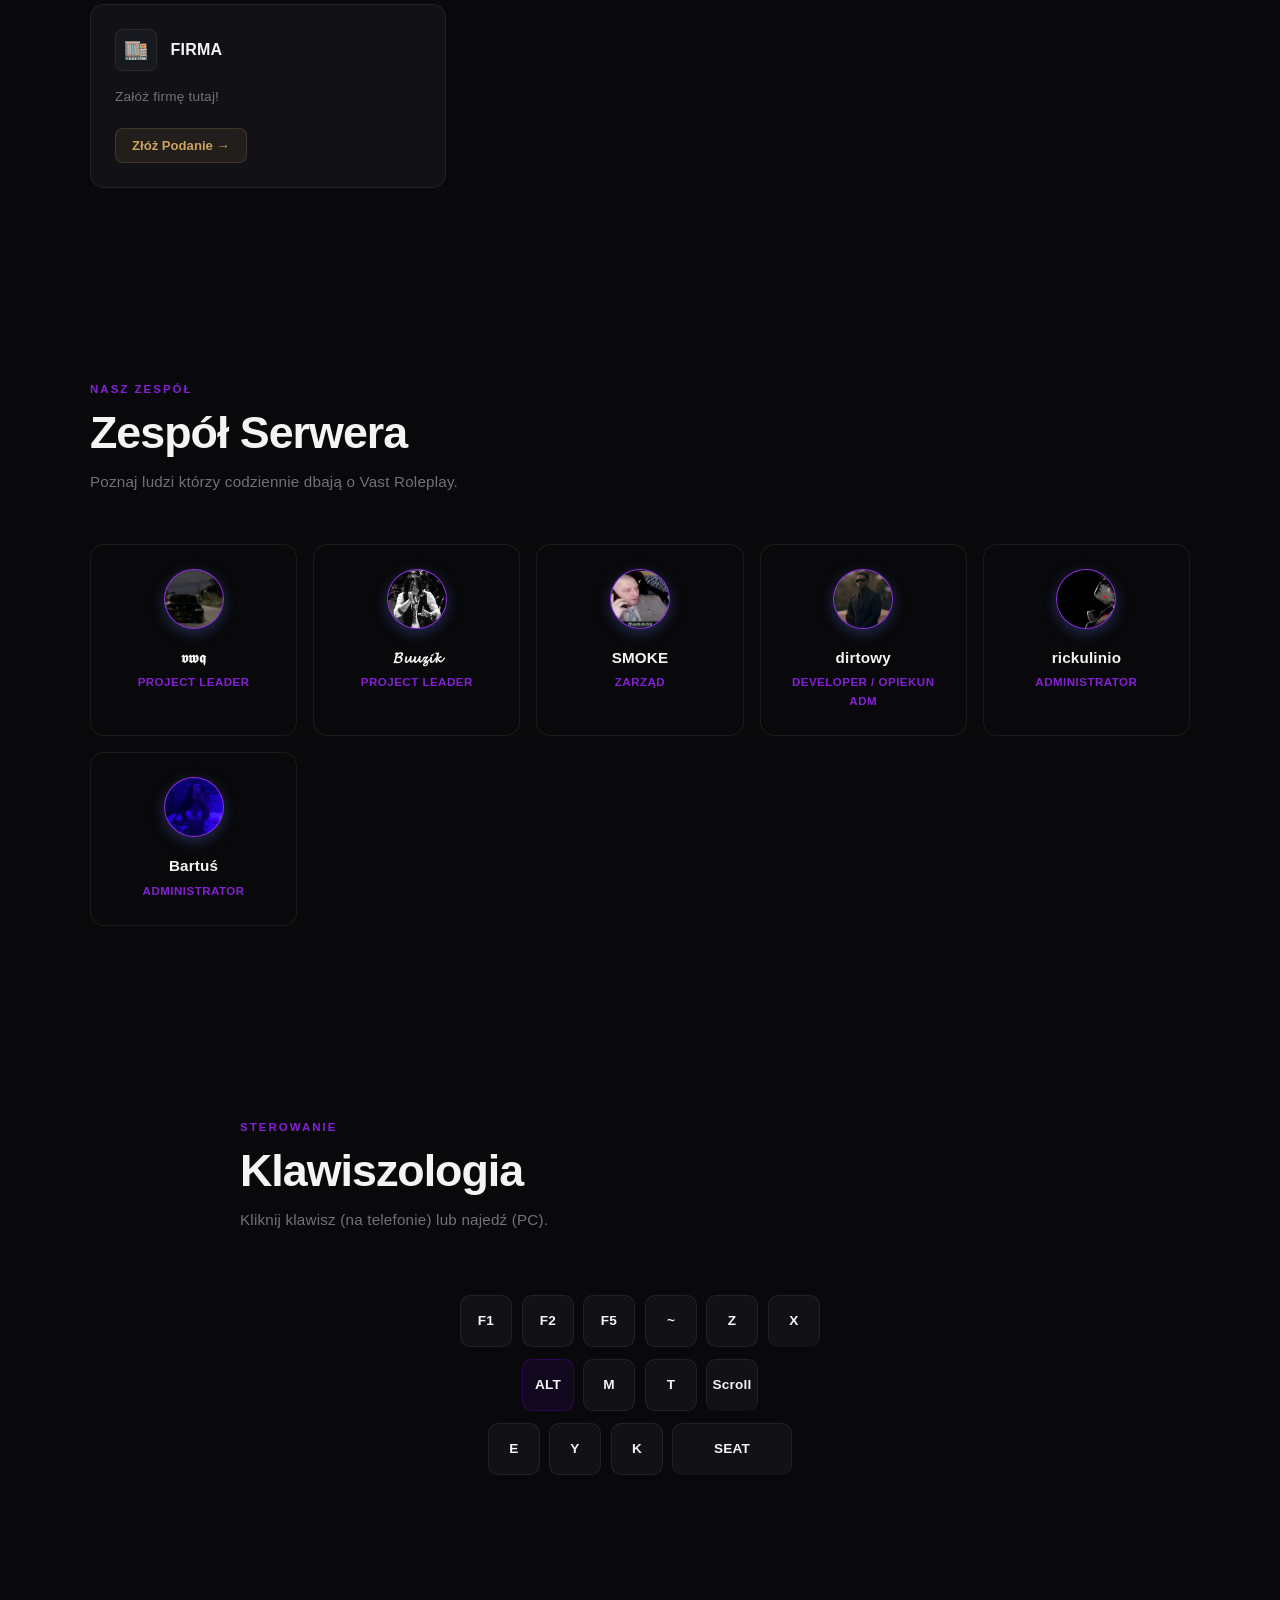
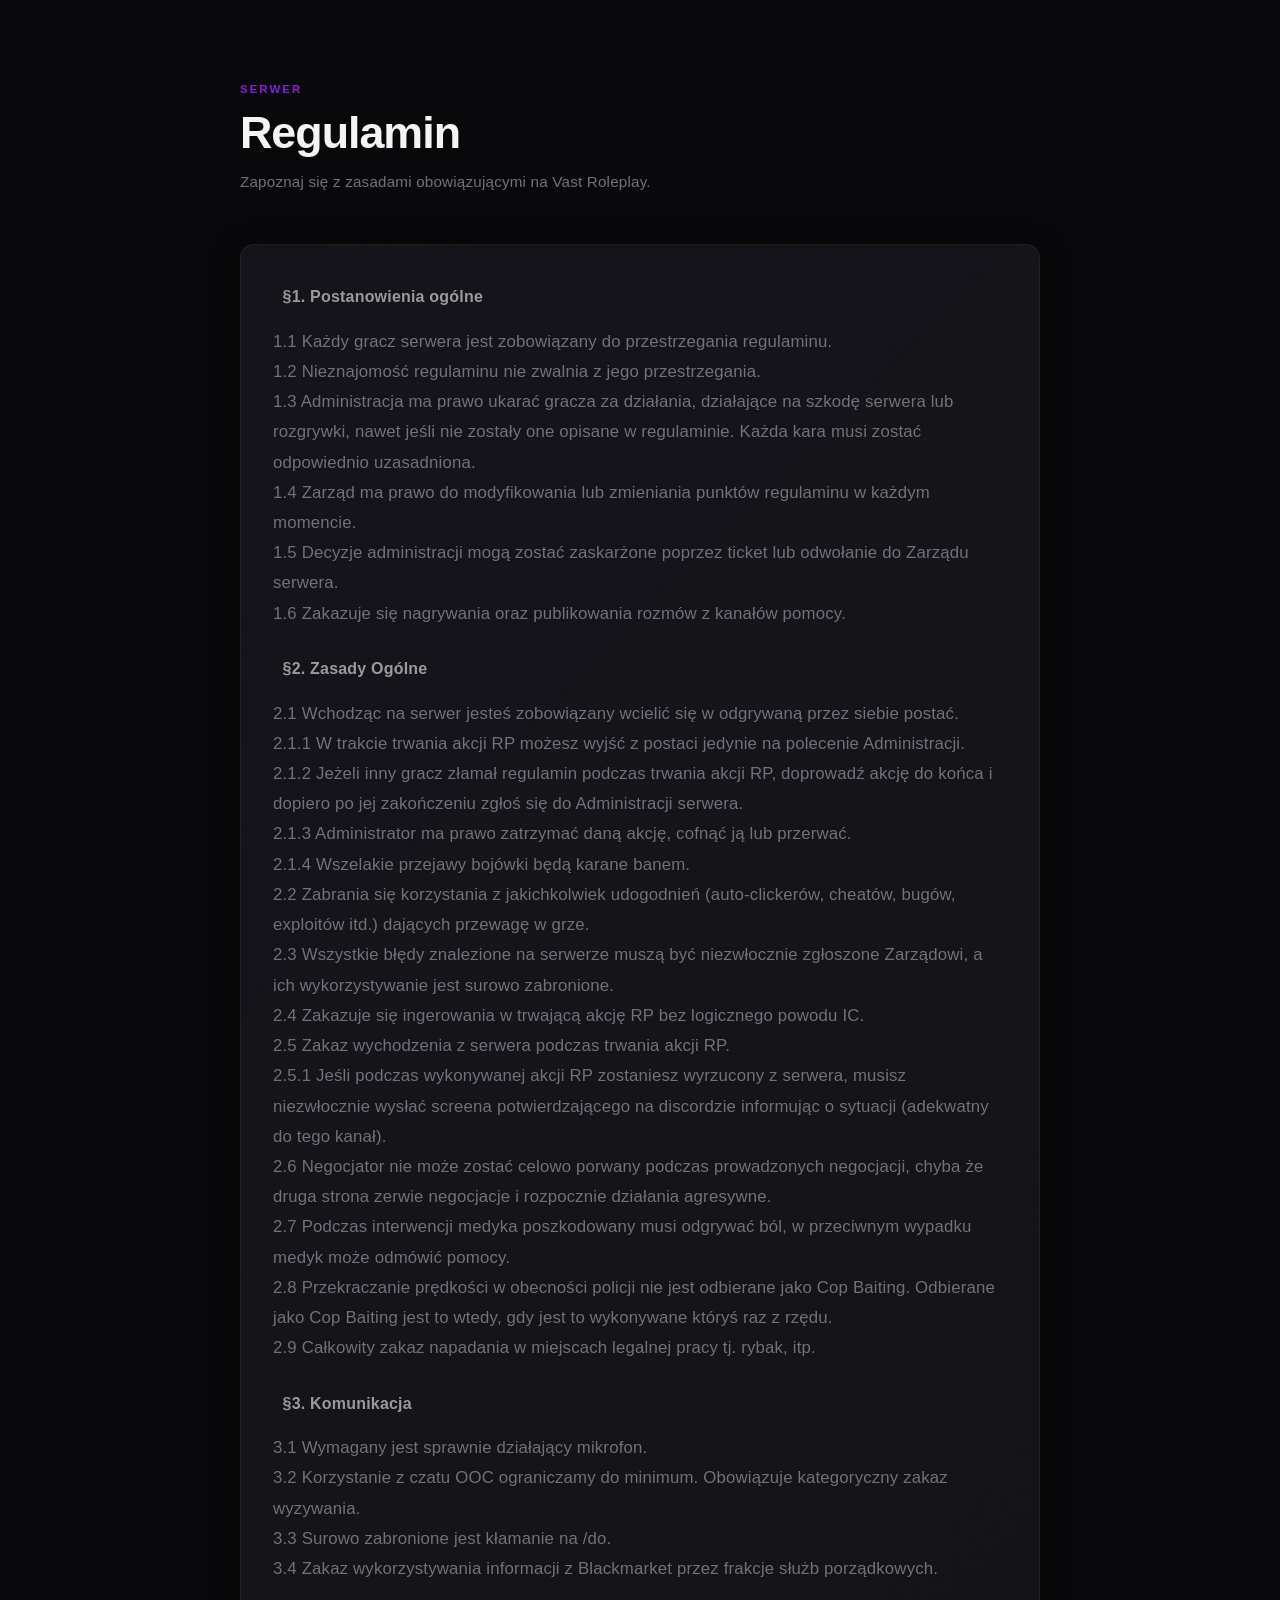
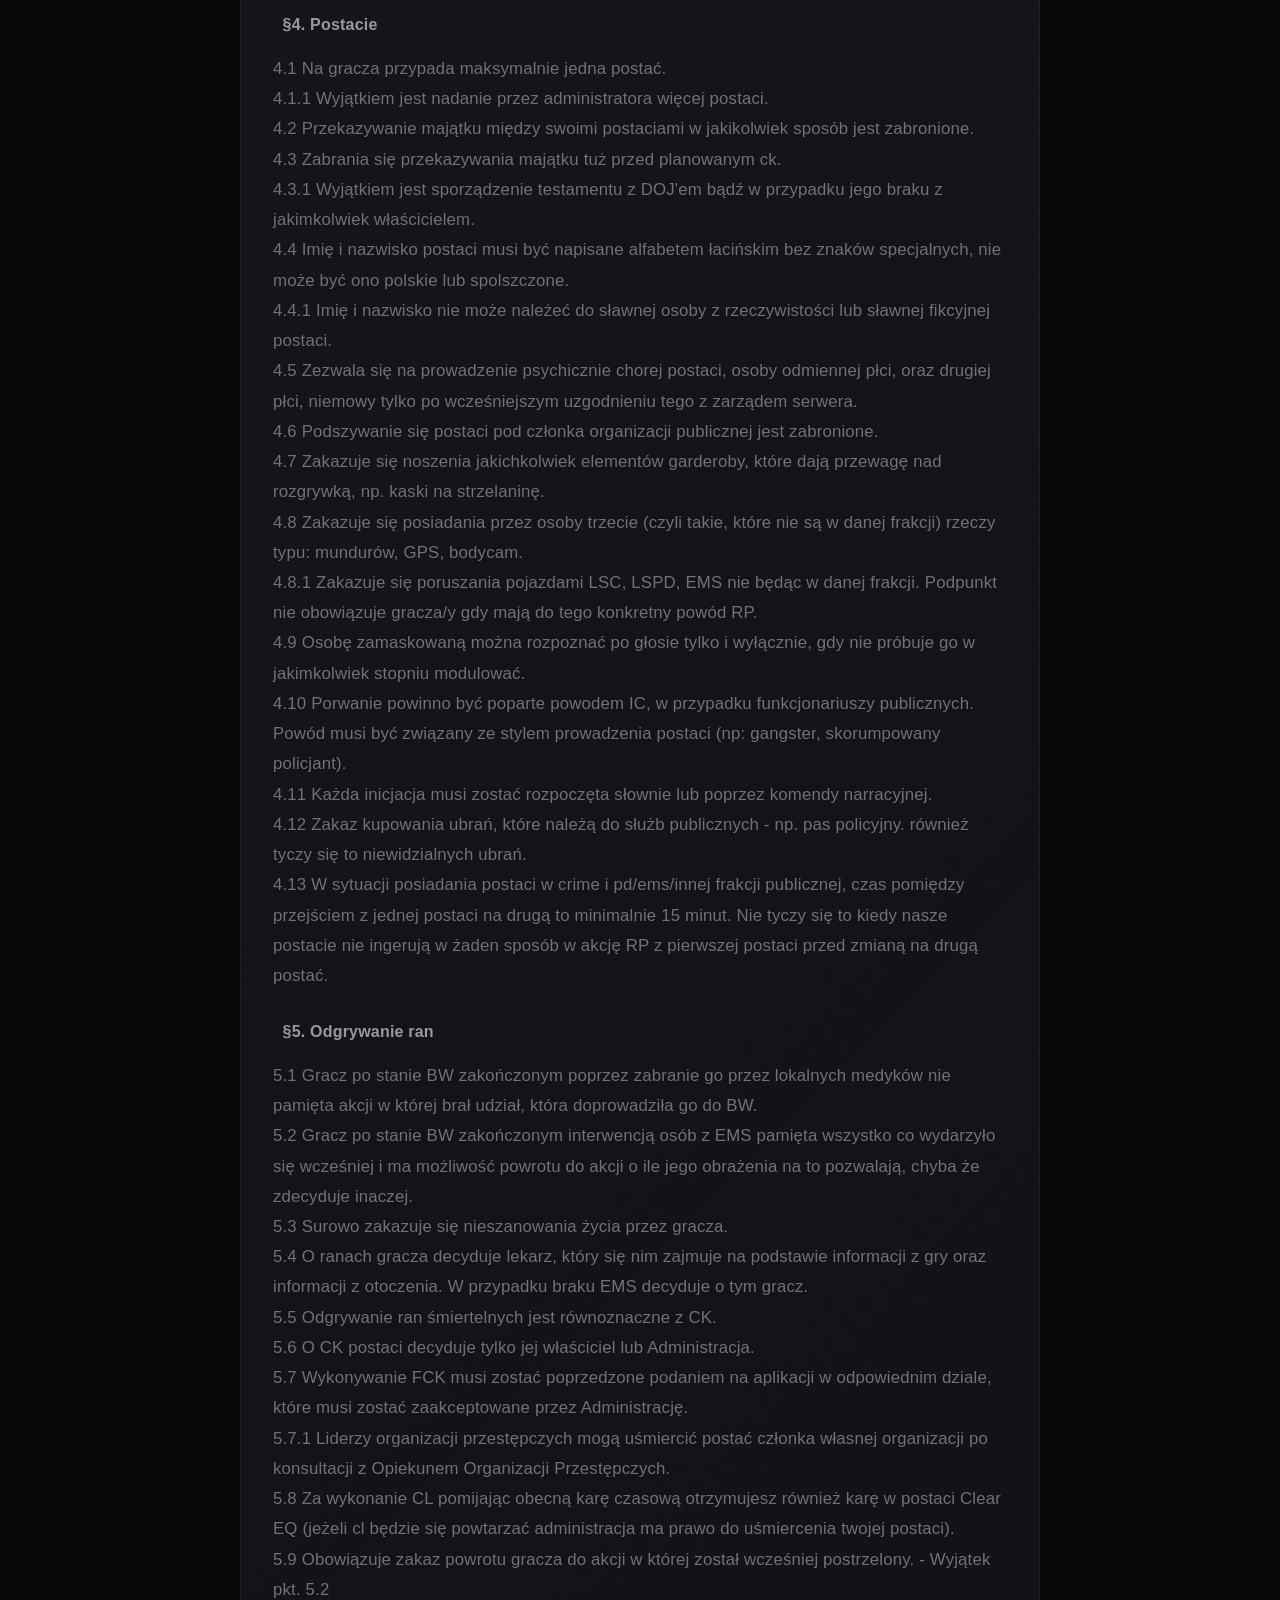
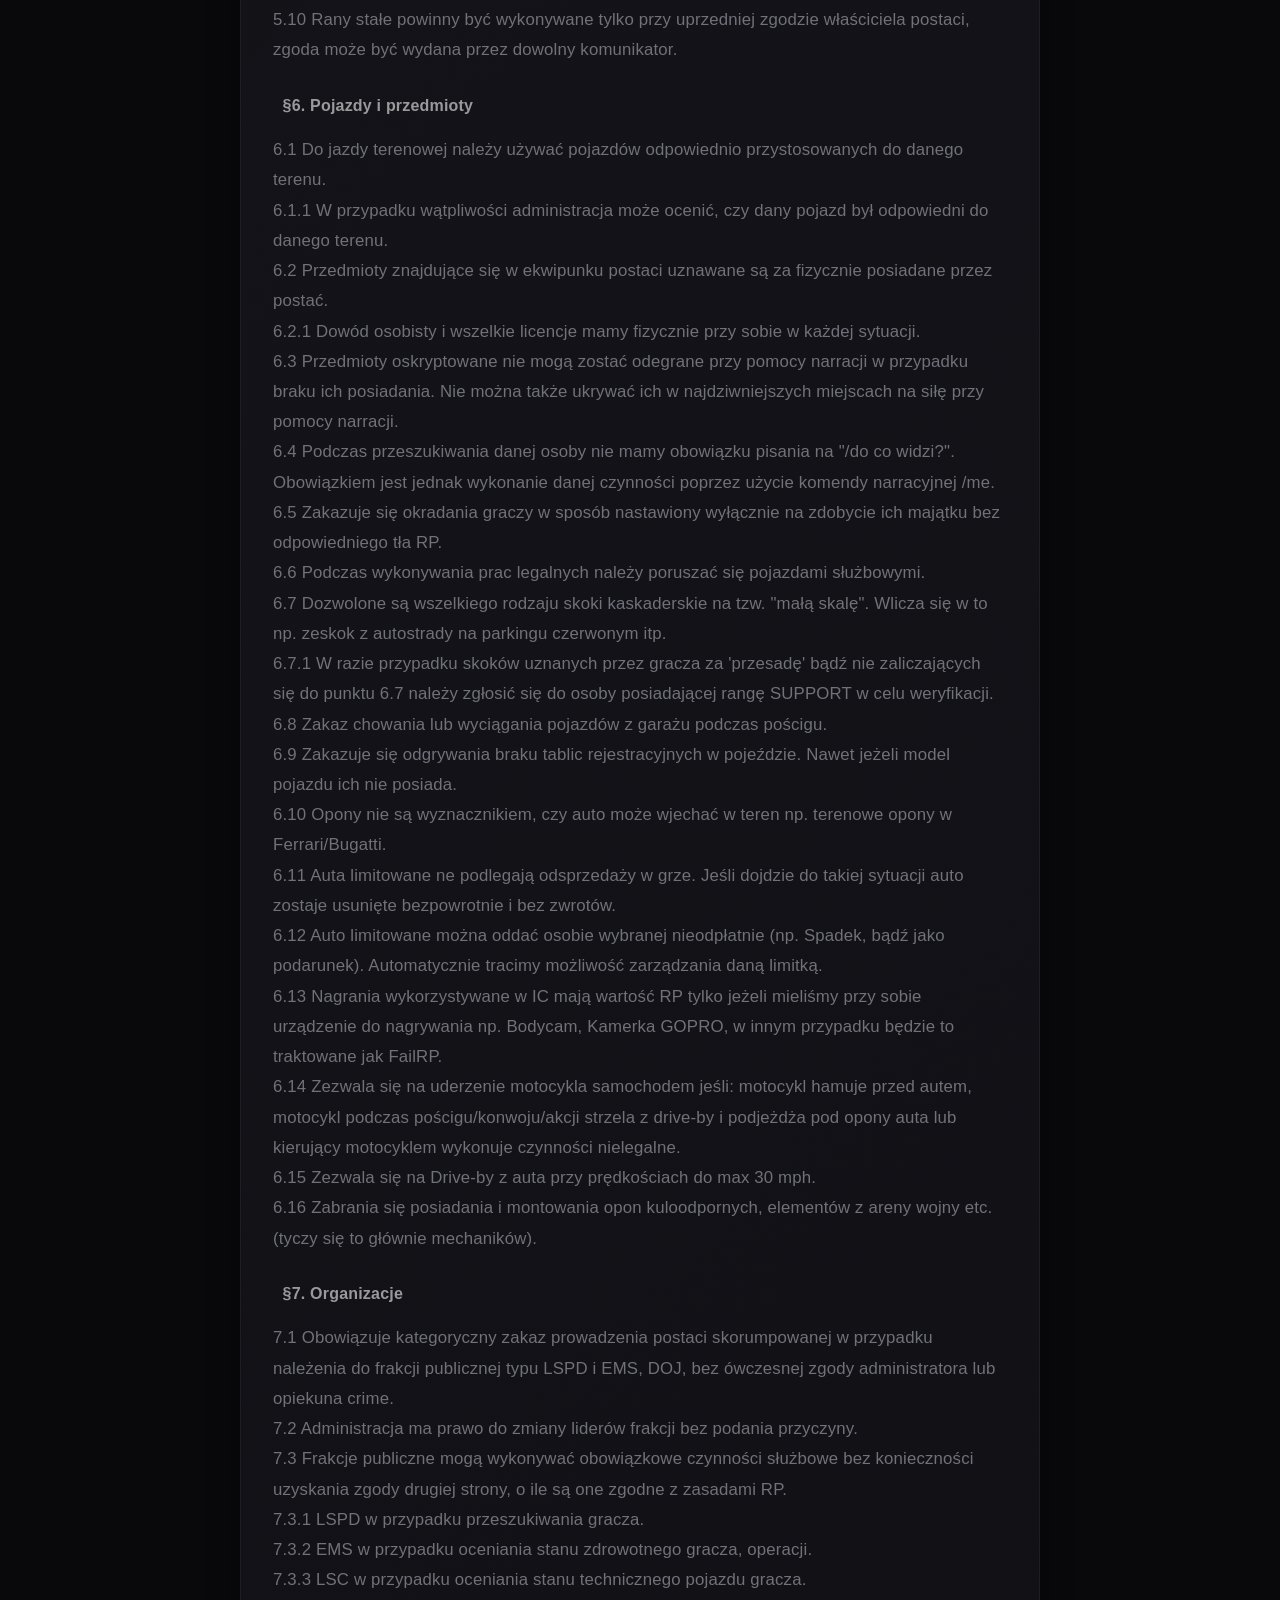
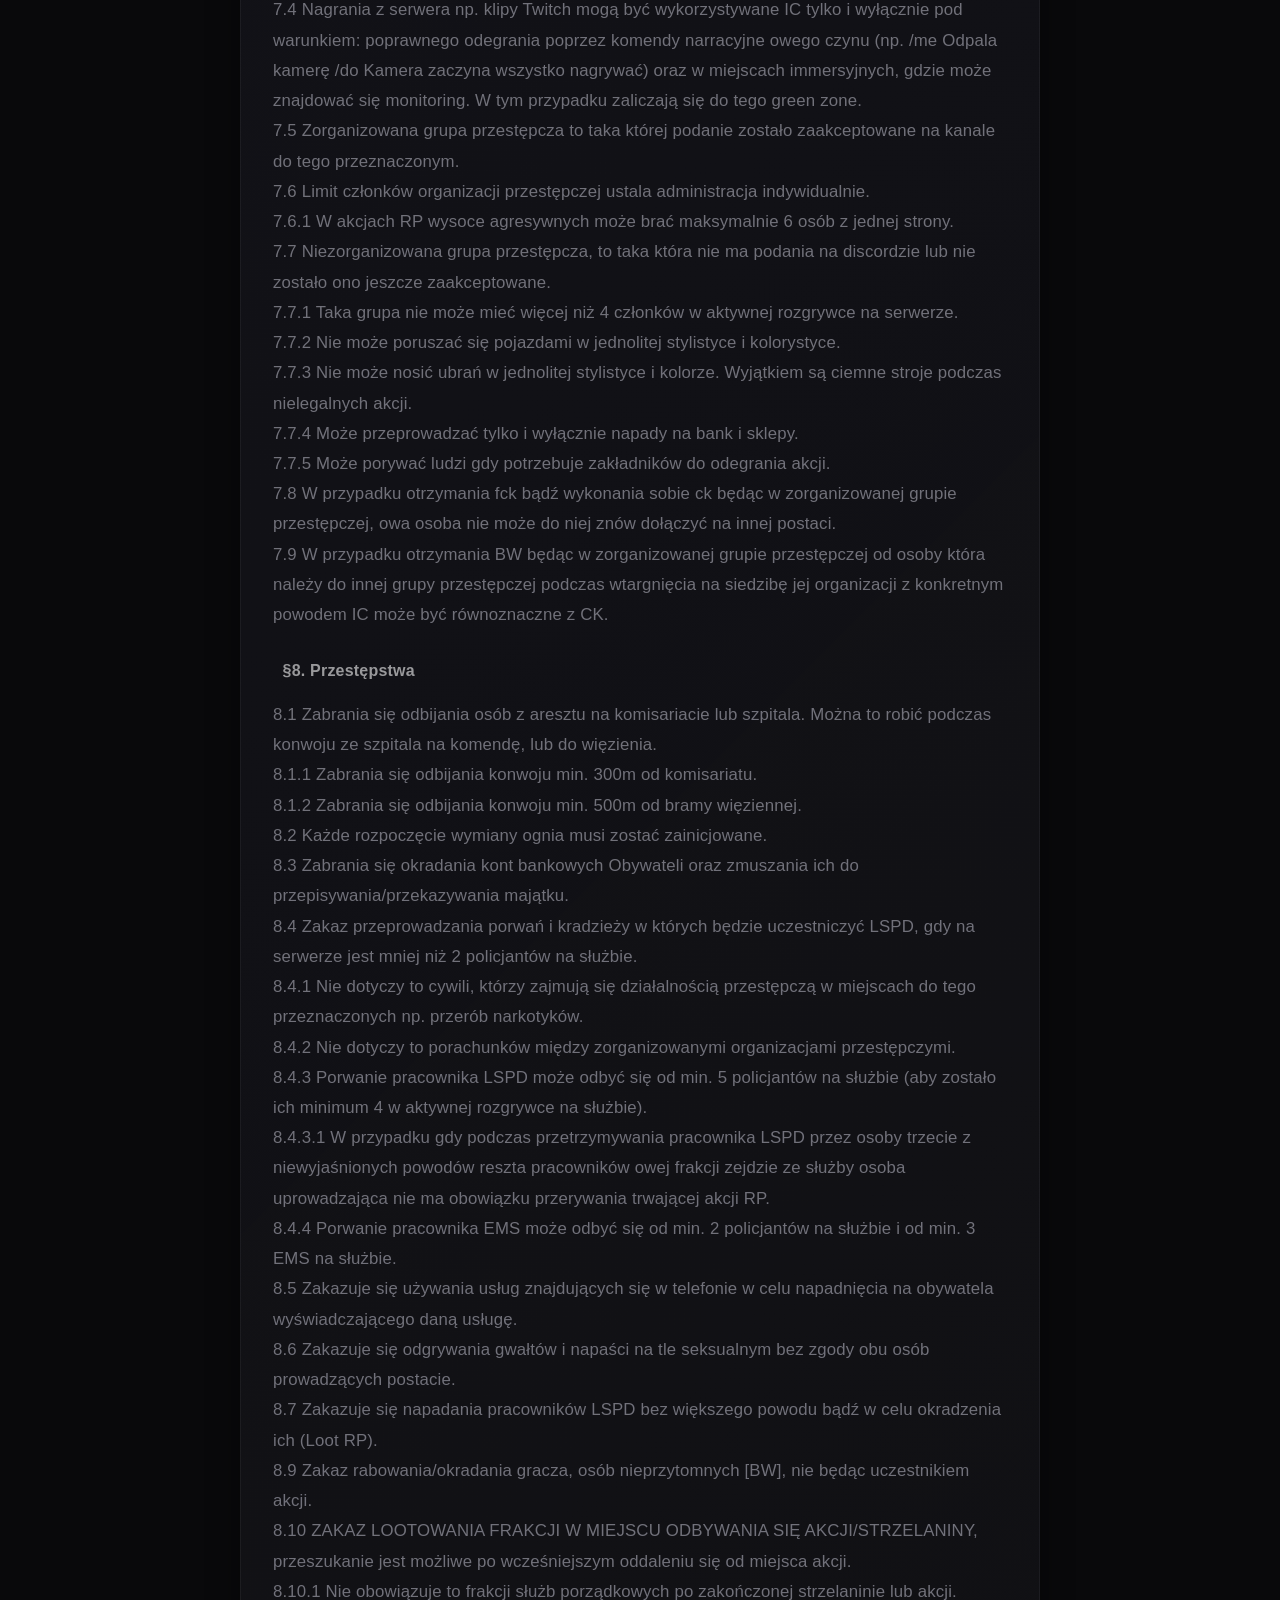
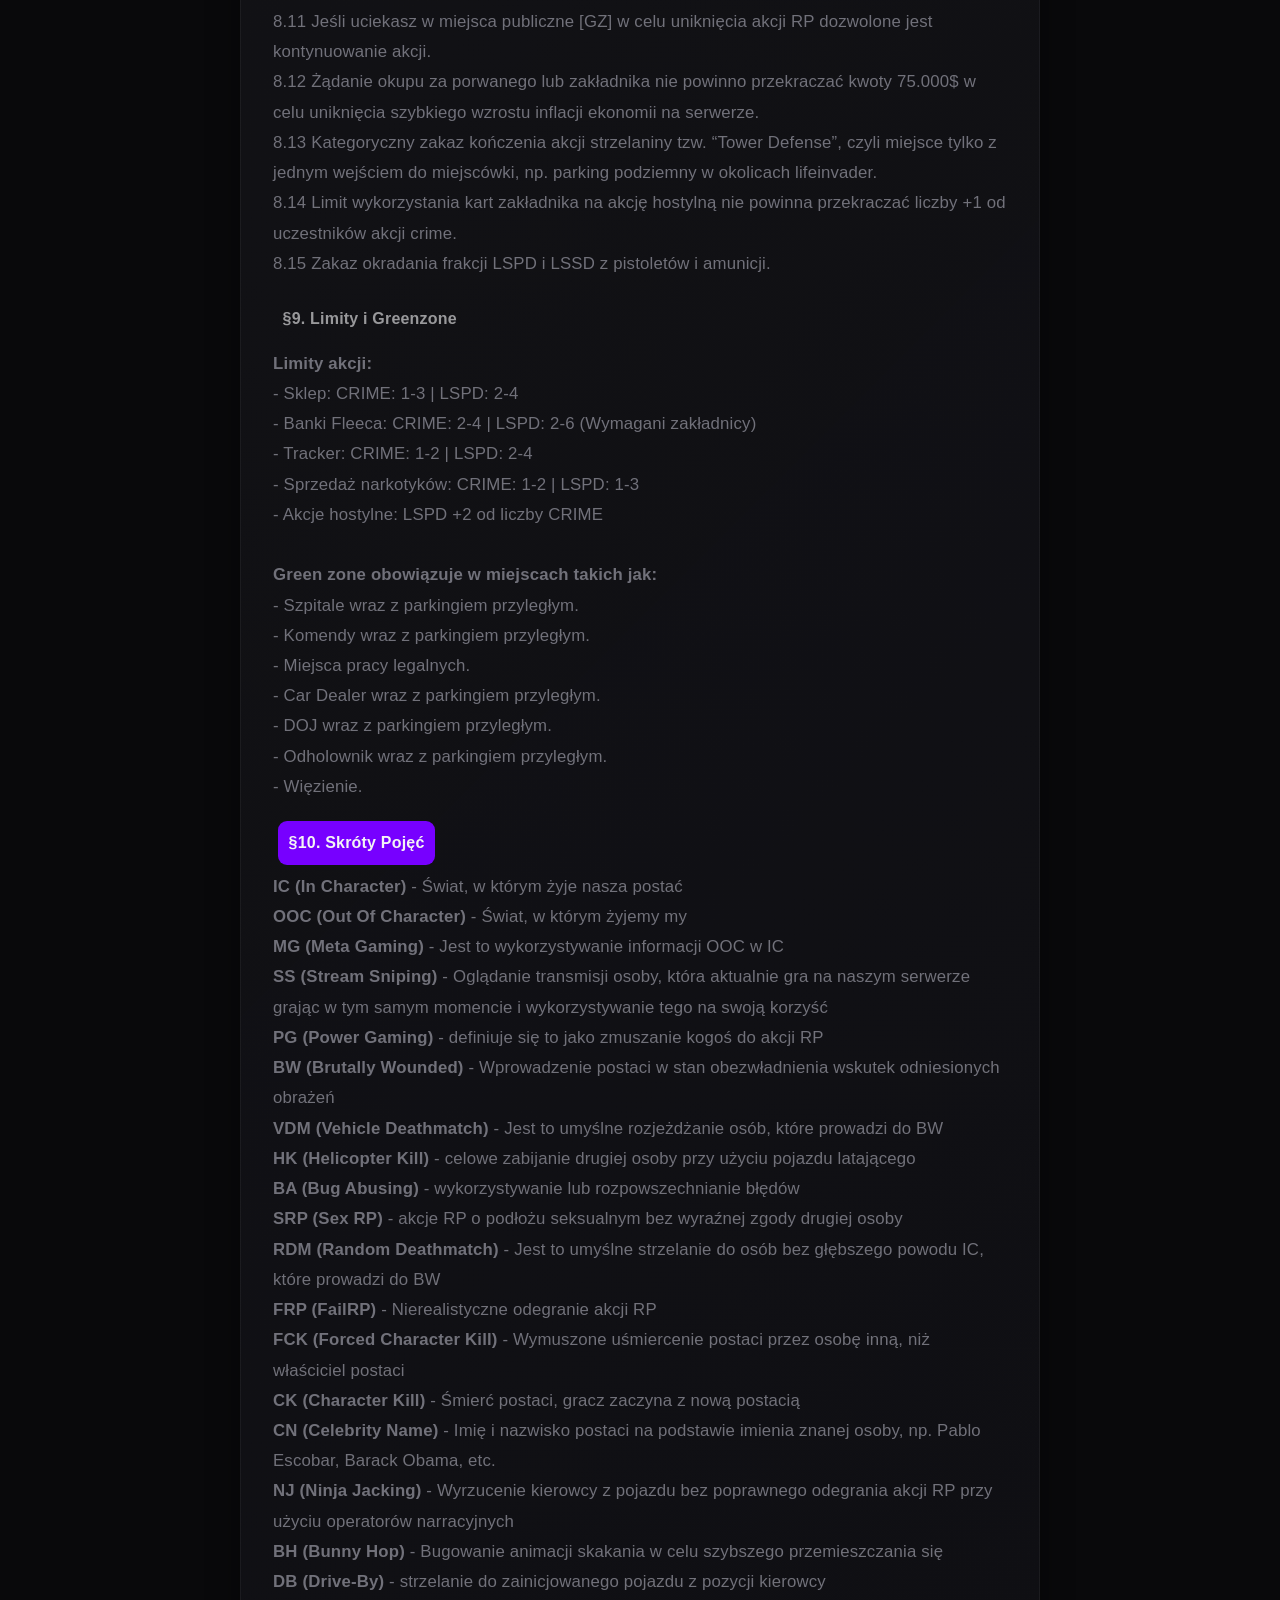
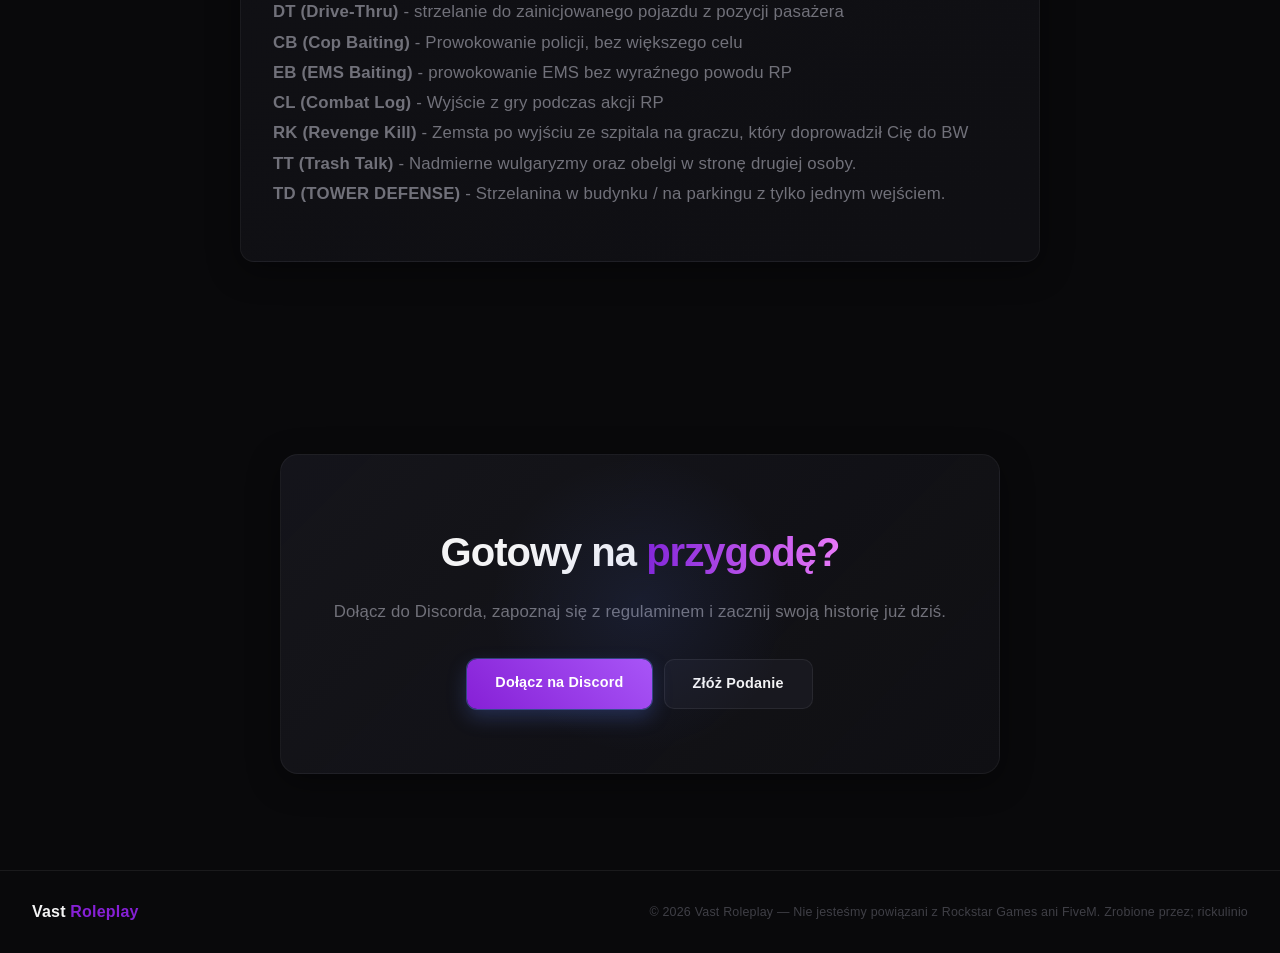
==== commit 328fa433: "hghg" ====
--- a/index.html
+++ b/index.html
@@ -18,107 +18,70 @@
 </head>
 <body>
 
-<div id="loader">
-  <div class="loader-inner">
-    <img src="img/logo.png" class="loader-logo" />
-    <div class="loader-bar"></div>
-    <p>Ładowanie strony...</p>
-  </div>
-</div>
-
-<!-- NAV -->
-<nav class="nav" id="nav">
-
-  <a href="#" class="nav-logo">
-    <img src="img/logo.png" alt="Vast Roleplay Logo" class="nav-logo-img">
-  </a>
-
-  <button class="nav-toggle" id="navToggle" aria-label="Menu">
-    ☰
-  </button>
-
-  <ul class="nav-links">
-    <li><a href="#team">Zespół</a></li>
-    <li><a href="#keybinds">Klawiszologia</a></li>
-    <li><a href="#rules">Regulamin</a></li>
-  </ul>
-
-  <div class="nav-action">
-
-    <a href="#applications" class="nav-btn nav-btn-ghost">
-      Złóż Podanie
-    </a>
-
-    <!-- LOGIN -->
-    <a href="login.html" class="nav-btn nav-btn-fill" id="loginBtn">
-      Zaloguj
-    </a>
-
-    <!-- PROFILE (UKRYTE DOMYŚLNIE) -->
-    <div id="user" class="nav-user nav-dropdown"></div>
-
-  </div>
-
-</nav>
-
-<!-- 🔥 MOBILE OVERLAY (TU MA BYĆ) -->
-<div class="mobile-overlay" id="mobileOverlay"></div>
-
-<!-- MOBILE MENU -->
-<div class="mobile-menu" id="mobileMenu">
-  <a href="#team">Zespół</a>
-  <a href="#keybinds">Klawiszologia</a>
-  <a href="#rules">Regulamin</a>
-
-  <div class="mobile-buttons">
-    <a href="#applications" class="btn-mobile ghost">Złóż Podanie</a>
-  </div>
-</div>
-
-<!-- HERO -->
-<section class="hero">
-
-  <!-- 🔥 HERO BACKGROUND -->
-  <div class="hero-bg">
+<body>
+
+  <div class="global-bg">
     <div class="grid"></div>
-
     <div class="orb orb-1"></div>
     <div class="orb orb-2"></div>
-
     <canvas id="particles"></canvas>
   </div>
 
-  <div class="hero-inner">
-
-    <div class="hero-pill">
-      <div class="hero-pill-dot"></div>
-      FiveM · Polska · Serwer Roleplay
-    </div>
-
-    <h1 class="hero-title">
-      Witaj na<br>
-      <span class="hl">Vast Roleplay</span>
-    </h1>
-
-    <p class="hero-sub">
-      Immersyjny serwer roleplay na FiveM.
-      Wybierz frakcję, złóż podanie i napisz swoją historię w Los Santos.
-    </p>
-
-    <div class="hero-btns">
-      <a href="#applications" class="btn-lg btn-primary">
-        Złóż Podanie
-      </a>
-
-      <a href="https://discord.gg/gz3HhfZkNQ"
-         target="_blank"
-         class="btn-lg btn-secondary">
-        Dołącz na Discord
-      </a>
-    </div>
-
+  <div id="loader">
+    <div class="loader-inner">
+      <img src="img/logo.png" class="loader-logo" />
+      <div class="loader-bar"></div>
+      <p>Ładowanie strony...</p>
+    </div>
   </div>
-</section>
+
+  <nav class="nav" id="nav">
+    <a href="#" class="nav-logo">
+      <img src="img/logo.png" alt="Vast Roleplay Logo" class="nav-logo-img">
+    </a>
+    <button class="nav-toggle" id="navToggle" aria-label="Menu">☰</button>
+    <ul class="nav-links">
+      <li><a href="#team">Zespół</a></li>
+      <li><a href="#keybinds">Klawiszologia</a></li>
+      <li><a href="#rules">Regulamin</a></li>
+    </ul>
+    <div class="nav-action">
+      <a href="#applications" class="nav-btn nav-btn-ghost">Złóż Podanie</a>
+      <a href="login.html" class="nav-btn nav-btn-fill" id="loginBtn">Zaloguj</a>
+      <div id="user" class="nav-user nav-dropdown"></div>
+    </div>
+  </nav>
+
+  <div class="mobile-overlay" id="mobileOverlay"></div>
+  <div class="mobile-menu" id="mobileMenu">
+    <a href="#team">Zespół</a>
+    <a href="#keybinds">Klawiszologia</a>
+    <a href="#rules">Regulamin</a>
+    <div class="mobile-buttons">
+      <a href="#applications" class="btn-mobile ghost">Złóż Podanie</a>
+    </div>
+  </div>
+
+  <section class="hero">
+    <div class="hero-inner">
+      <div class="hero-pill">
+        <div class="hero-pill-dot"></div>
+        FiveM · Polska · Serwer Roleplay
+      </div>
+      <h1 class="hero-title">
+        Witaj na<br>
+        <span class="hl">Vast Roleplay</span>
+      </h1>
+      <p class="hero-sub">
+        Immersyjny serwer roleplay na FiveM.
+        Wybierz frakcję, złóż podanie i napisz swoją historię w Los Santos.
+      </p>
+      <div class="hero-btns">
+        <a href="#applications" class="btn-lg btn-primary">Złóż Podanie</a>
+        <a href="https://discord.gg/gz3HhfZkNQ" target="_blank" class="btn-lg btn-secondary">Dołącz na Discord</a>
+      </div>
+    </div>
+  </section>
 
   <!-- FACTIONS -->
   <section class="section" id="applications">
--- a/css/style.css
+++ b/css/style.css
@@ -80,9 +80,9 @@
   transition: background 0.3s, border-color 0.3s, backdrop-filter 0.3s;
 }
 .nav.scrolled {
-  background: rgba(9,9,11,0.85);
+  background: rgba(9, 9, 11, 0);
   border-color: var(--border);
-  backdrop-filter: blur(16px);
+  backdrop-filter: blur(6px);
 }
 .nav-logo {
   font-family: var(--font-display);
@@ -104,7 +104,7 @@
   border-radius: 6px;
   transition: color 0.2s, background 0.2s;
 }
-.nav-links a:hover { color: var(--text); background: rgba(255,255,255,0.05); }
+.nav-links a:hover { color: var(--text); background: rgba(255, 255, 255, 0); }
 .nav-action {
   margin-left: 1rem;
   display: flex; gap: 0.5rem;
@@ -120,7 +120,7 @@
   color: var(--muted);
   border: 1px solid var(--border);
 }
-.nav-btn-ghost:hover { color: var(--text); border-color: var(--border-h); background: rgba(255,255,255,0.04); }
+.nav-btn-ghost:hover { color: var(--text); border-color: var(--border-h); background: rgba(255, 255, 255, 0); }
 .nav-btn-fill {
   background: var(--accent);
   color: #fff;
@@ -165,46 +165,6 @@
   }
 }
 
-/* GLOW ORBS */
-.orb {
-  position: absolute;
-  border-radius: 50%;
-  /* Zmniejszamy blur, jeśli czarne obwódki nie znikają, 
-     lub używamy 'will-change' dla lepszego renderingu */
-  filter: blur(80px); 
-  opacity: 0.8; 
-  pointer-events: none;
-  animation: floatOrb 12s ease-in-out infinite;
-  /* Jeśli nadal będą "czarne", usuń poniższą linię, 
-     bo blend-mode potrafi przyciemniać krawędzie w specyficznych warunkach */
-  mix-blend-mode: screen; 
-}
-
-.orb-1 {
-  width: 500px;
-  height: 500px;
-  /* Zmieniamy 70% na 95% - gradient kończy się niemal na krawędzi diva */
-  background: radial-gradient(circle, #7700ff 0%, rgba(119, 0, 255, 0) 95%);
-  top: 5%;
-  left: 5%;
-}
-
-.orb-2 {
-  width: 450px;
-  height: 450px;
-  /* To samo tutaj - 95% daje bardzo miękkie zakończenie */
-  background: radial-gradient(circle, #4e46e5 0%, rgba(78, 70, 229, 0) 95%);
-  bottom: 5%;
-  right: 5%;
-  animation-delay: -3s;
-}
-
-@keyframes floatOrb {
-  0%, 100% { transform: translate(0, 0) scale(1); }
-  50% { transform: translate(30px, -50px) scale(1.1); }
-}
-
-
 /* PARTICLES */
 #particles {
   position: absolute;
@@ -219,19 +179,13 @@
   position: absolute;
   width: 700px; height: 700px;
   border-radius: 50%;
-  background: radial-gradient(circle, rgba(91,127,255,0.12) 0%, transparent 70%);
+  background: radial-gradient(circle, rgba(91, 127, 255, 0) 0%, transparent 70%);
   top: -150px; left: 50%;
   transform: translateX(-50%);
   pointer-events: none;
 }
 .hero::after {
-  content: '';
-  position: absolute;
-  width: 400px; height: 400px;
-  border-radius: 50%;
-  background: radial-gradient(circle, rgba(167,139,250,0.08) 0%, transparent 70%);
-  bottom: 0; right: 10%;
-  pointer-events: none;
+  display: none !important;
 }
 
 .hero-inner { position: relative; z-index: 1; max-width: 780px; }
@@ -2429,4 +2383,84 @@
 #player-count { 
   color: var(--primary-color); 
   text-shadow: 0 0 20px rgba(var(--primary-rgb), 0.5);
-}+}
+
+
+/* ══════════════════════════════════════
+   MODERN LIFTING - ENHANCEMENTS
+══════════════════════════════════════ */
+
+/* 1. Glassmorphism 2.0 - bardziej "premium" */
+.cta-card, .rules-box, .player-item {
+    background: linear-gradient(135deg, rgba(24, 24, 31, 0.8), rgba(20, 20, 25, 0.6));
+    border: 1px solid rgba(255, 255, 255, 0.05);
+    box-shadow: 0 8px 32px rgba(0, 0, 0, 0.4);
+    backdrop-filter: blur(16px);
+}
+
+/* 2. Interaktywne przyciski z "Glow" */
+.btn-primary {
+    position: relative;
+    overflow: hidden;
+    background: linear-gradient(45deg, var(--accent), #a855f7);
+    border: none;
+    color: white;
+}
+.btn-primary::after {
+    content: '';
+    position: absolute;
+    top: 0; left: -100%;
+    width: 100%; height: 100%;
+    background: linear-gradient(90deg, transparent, rgba(255,255,255,0.2), transparent);
+    transition: 0.5s;
+}
+.btn-primary:hover::after { left: 100%; }
+
+/* 3. Poprawa czytelności długich tekstów */
+.rules-box p, .cta-desc {
+    font-size: 1.05rem;
+    line-height: 1.8;
+    color: var(--muted);
+    letter-spacing: 0.01em;
+}
+
+/* 4. Subtelny "Focus" dla pól formularza */
+.fi, .fta {
+    background: rgba(0,0,0,0.3) !important;
+    border: 1px solid var(--border) !important;
+    transition: all 0.3s ease;
+}
+.fi:focus, .fta:focus {
+    border-color: var(--accent) !important;
+    box-shadow: 0 0 0 4px rgba(134, 32, 214, 0.15) !important;
+}
+
+/* 5. Nagłówki z subtelnym gradientem */
+h2 span {
+    background: linear-gradient(to right, var(--accent), #e879f9);
+    -webkit-background-clip: text;
+    -webkit-text-fill-color: transparent;
+    font-weight: 800;
+}
+
+/* Nowy kontener globalny */
+.global-bg {
+  position: fixed; /* Kluczowe: tło nie przewija się z treścią */
+  inset: 0;
+  z-index: -1; /* Zawsze pod spodem */
+  overflow: hidden;
+  background-color: #0b090b; /* Główny kolor tła strony */
+}
+
+.grid {
+  position: absolute;
+  inset: 0;
+}
+
+.orb {
+  position: absolute;
+}
+
+.hero, section {
+  background: transparent !important;
+}
